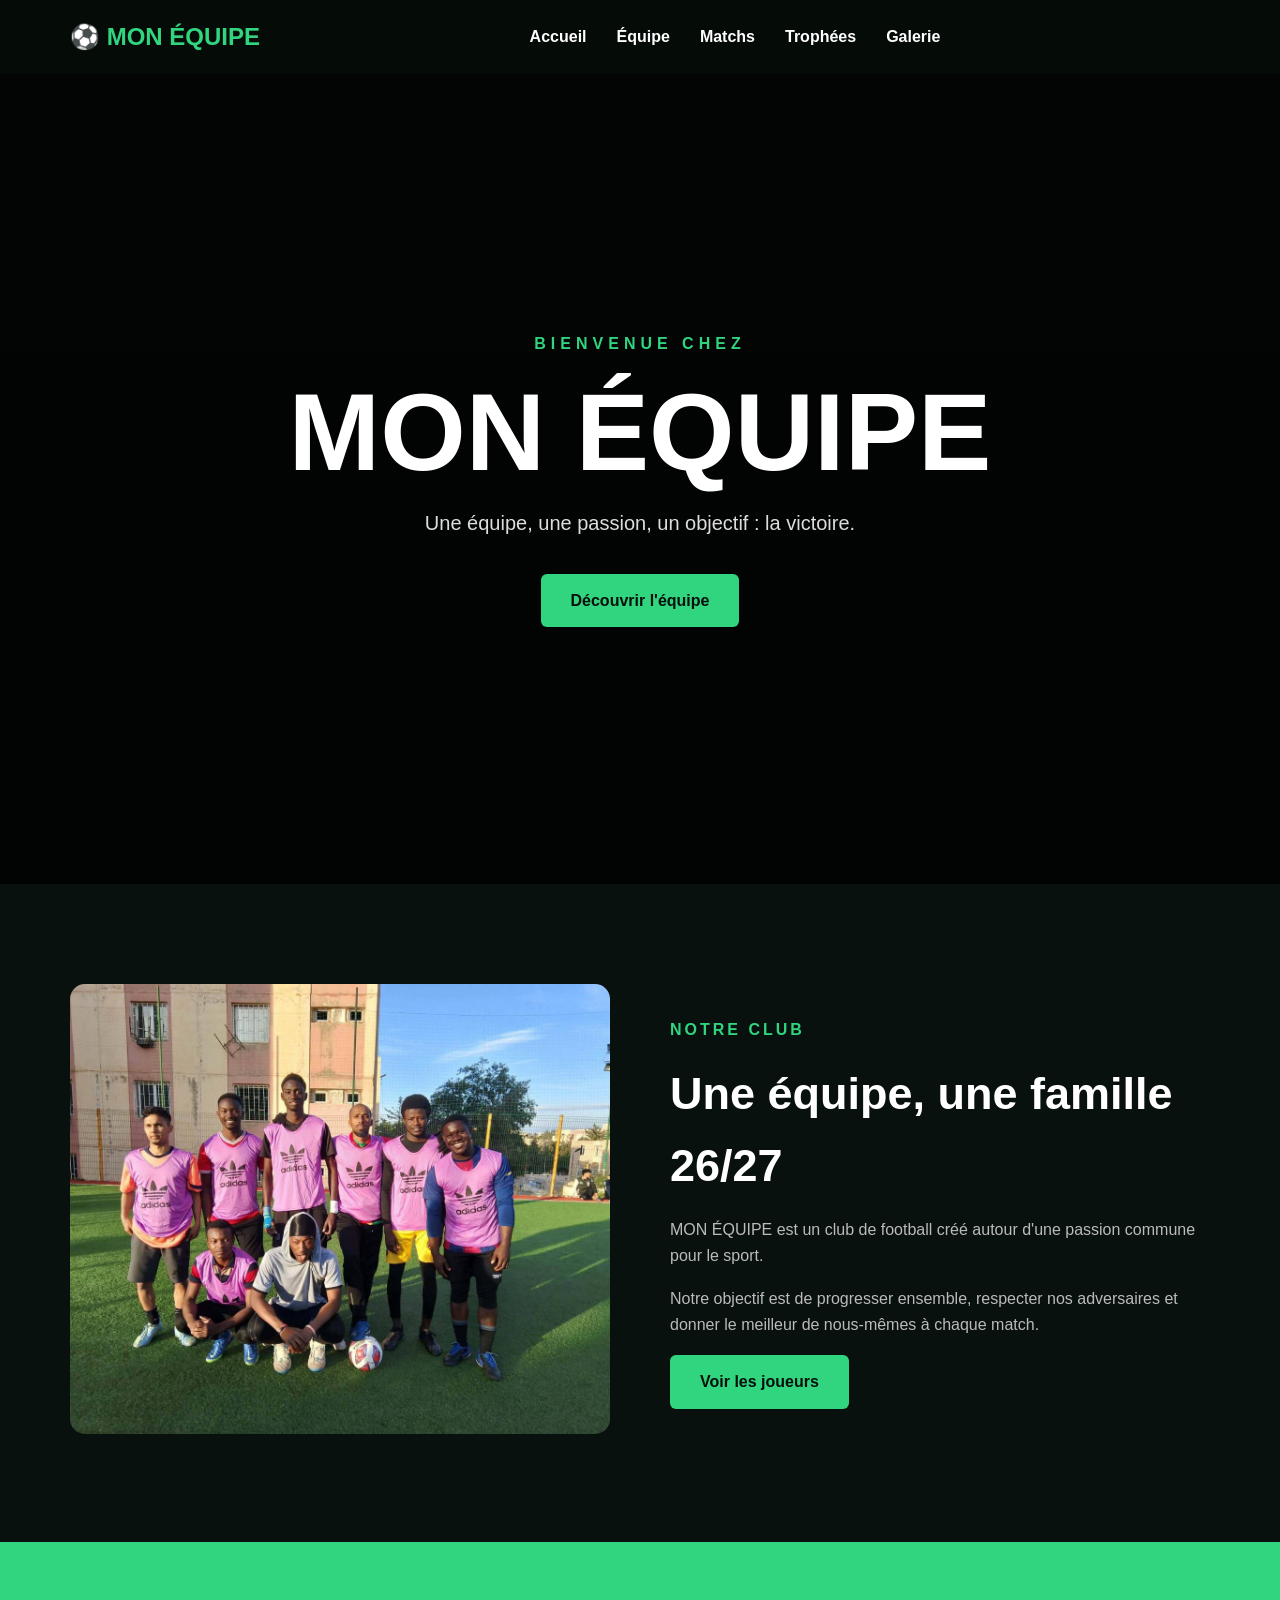
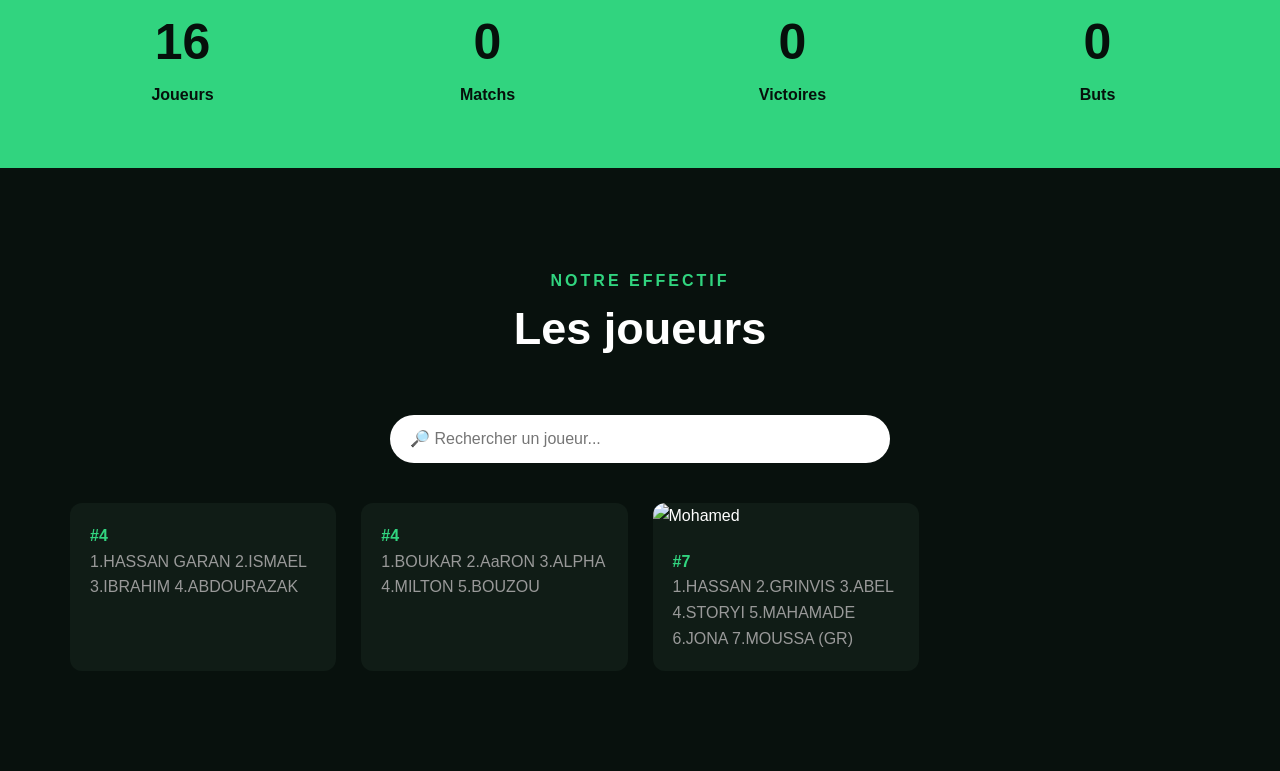
==== ismo.html @ cedb269a "Add files via upload" ====
<!DOCTYPE html>
<html lang="fr">

<head>
    <meta charset="UTF-8">
    <meta name="viewport" content="width=device-width, initial-scale=1.0">

    <title>MON ÉQUIPE - Football</title>

    <link rel="stylesheet" href="isma.css">
</head>

<body>

    <!-- ================= NAVBAR ================= -->

    <header>

        <nav class="navbar">

            <div class="logo">
                ⚽ MON ÉQUIPE
            </div>

            <button class="menu-btn" id="menuBtn">
                ☰
            </button>

            <ul class="menu" id="menu">

                <li>
                    <a href="#accueil">Accueil</a>
                </li>

                <li>
                    <a href="#equipe">Équipe</a>
                </li>

                <li>
                    <a href="#matchs">Matchs</a>
                </li>

                <li>
                    <a href="#trophees">Trophées</a>
                </li>

                <li>
                    <a href="#galerie">Galerie</a>
                </li>

            </ul>

            <!-- Bouton thème -->

            <button id="themeBtn" class="theme-btn">

            </button>

        </nav>

    </header>


    <!-- ================= ACCUEIL ================= -->

    <section id="accueil" class="hero">

        <div class="hero-content">

            <p class="subtitle">
                BIENVENUE CHEZ
            </p>

            <h1>
                MON ÉQUIPE
            </h1>

            <p class="description">
                Une équipe, une passion, un objectif :
                la victoire.
            </p>

            <a href="#equipe" class="btn">
                Découvrir l'équipe
            </a>

        </div>

    </section>


    <!-- ================= PRESENTATION ================= -->

    <section class="presentation">

        <div class="presentation-image">

            <img src="5906934506231370193.jpg" alt="Photo de MON ÉQUIPE">

        </div>

        <div class="presentation-text">

            <span>NOTRE CLUB</span>

            <h2>
                Une équipe, une famille 26/27
            </h2>

            <p>
                MON ÉQUIPE est un club de football créé
                autour d'une passion commune pour le sport.
            </p>

            <p>
                Notre objectif est de progresser ensemble,
                respecter nos adversaires et donner le
                meilleur de nous-mêmes à chaque match.
            </p>

            <a href="#equipe" class="btn">
                Voir les joueurs
            </a>

        </div>

    </section>


    <!-- ================= STATISTIQUES ================= -->

    <section class="stats">

        <div class="stat">

            <strong class="counter" data-target="18">
                16
            </strong>

            <span>
                Joueurs
            </span>

        </div>


        <div class="stat">

            <strong class="counter" data-target="12">
                0
            </strong>

            <span>
                Matchs
            </span>

        </div>


        <div class="stat">

            <strong class="counter" data-target="8">
                0
            </strong>

            <span>
                Victoires
            </span>

        </div>


        <div class="stat">

            <strong class="counter" data-target="32">
                0
            </strong>

            <span>
                Buts
            </span>

        </div>

    </section>


    <!-- ================= JOUEURS ================= -->

    <section id="equipe" class="section">

        <div class="section-title">

            <p>NOTRE EFFECTIF</p>

            <h2>
                Les joueurs
            </h2>

        </div>


        <!-- Recherche -->

        <div class="search-box">

            <input type="text" id="searchInput" placeholder="🔎 Rechercher un joueur...">

        </div>


        <div class="joueurs" id="joueurs">


            <!-- JOUEUR 1 -->

            <div class="joueur">



                <div class="joueur-info">

                    <span>
                        #4
                    </span>

                    <h3>

                    </h3>

                    <p>
                        1.HASSAN GARAN


                        2.ISMAEL


                        3.IBRAHIM


                        4.ABDOURAZAK
                    </p>

                </div>

            </div>


            <!-- JOUEUR 2 -->

            <div class="joueur">



                <div class="joueur-info">

                    <span>
                        #4
                    </span>

                    <h3>

                    </h3>

                    <p>
                        1.BOUKAR


                        2.AaRON


                        3.ALPHA


                        4.MILTON
                        5.BOUZOU

                    </p>

                </div>

            </div>


            <!-- JOUEUR 3 -->

            <div class="joueur">

                <img src="images/joueur3.jpg" alt="Mohamed" class="player-image">

                <div class="joueur-info">

                    <span>
                        #7
                    </span>

                    <h3>
                    </h3>

                    <p>
                        1.HASSAN

                        2.GRINVIS

                        3.ABEL

                        4.STORYI

                        5.MAHAMADE

                        6.JONA

                        7.MOUSSA (GR)
                    </p>

                </div>

            </div>


            <!--
```
---- isma.css ----
* {
    margin: 0;
    padding: 0;
    box-sizing: border-box;
}

html {
    scroll-behavior: smooth;
}

body {
    font-family: Arial, Helvetica, sans-serif;
    background: #08110d;
    color: white;
    line-height: 1.6;
    transition: 0.3s;
}


/* =====================================
   NAVBAR
===================================== */

header {
    background: #050c08;
    position: sticky;
    top: 0;
    z-index: 1000;
}

.navbar {
    max-width: 1200px;
    margin: auto;

    padding: 18px 30px;

    display: flex;
    align-items: center;
    justify-content: space-between;
}

.logo {
    font-size: 24px;
    font-weight: bold;
    color: #31d47f;
}

.menu {
    display: flex;
    gap: 30px;
    list-style: none;
}

.menu a {
    color: white;
    text-decoration: none;
    font-weight: bold;
    transition: 0.3s;
}

.menu a:hover {
    color: #31d47f;
}


/* Boutons navbar */

.menu-btn,
.theme-btn {
    border: none;
    background: transparent;
    color: white;
    font-size: 25px;
    cursor: pointer;
}

.menu-btn {
    display: none;
}


/* =====================================
   HERO
===================================== */

.hero {
    min-height: 90vh;

    display: flex;
    justify-content: center;
    align-items: center;

    text-align: center;

    padding: 30px;

    background:
        linear-gradient(rgba(0, 0, 0, .7),
            rgba(0, 0, 0, .8)),
        url("images/equipe.jpg") center / cover;
}

.hero-content {
    max-width: 800px;
}

.subtitle {
    color: #31d47f;
    font-weight: bold;
    letter-spacing: 5px;
}

.hero h1 {
    font-size: clamp(55px, 10vw, 110px);
    line-height: 1;
    margin: 20px 0;
}

.description {
    font-size: 20px;
    color: #ddd;
    margin-bottom: 35px;
}


/* =====================================
   BOUTON
===================================== */

.btn {
    display: inline-block;

    padding: 14px 30px;

    background: #31d47f;
    color: #06100b;

    text-decoration: none;

    border-radius: 6px;

    font-weight: bold;

    transition: .3s;
}

.btn:hover {
    transform: translateY(-4px);
    background: white;
}


/* =====================================
   PRESENTATION
===================================== */

.presentation {
    max-width: 1200px;
    margin: auto;

    padding: 100px 30px;

    display: grid;

    grid-template-columns: 1fr 1fr;

    gap: 60px;

    align-items: center;
}

.presentation-image img {
    width: 100%;
    height: 450px;

    object-fit: cover;

    border-radius: 15px;
}

.presentation-text span {
    color: #31d47f;
    font-weight: bold;
    letter-spacing: 3px;
}

.presentation-text h2 {
    font-size: 45px;
    margin: 15px 0;
}

.presentation-text p {
    color: #bbb;
    margin-bottom: 18px;
}


/* =====================================
   SECTIONS
===================================== */

.section {
    max-width: 1200px;
    margin: auto;

    padding: 100px 30px;
}

.section-title {
    text-align: center;
    margin-bottom: 50px;
}

.section-title p {
    color: #31d47f;
    font-weight: bold;
    letter-spacing: 3px;
}

.section-title h2 {
    font-size: 45px;
}


/* =====================================
   RECHERCHE
===================================== */

.search-box {
    text-align: center;
    margin-bottom: 40px;
}

.search-box input {
    width: 100%;
    max-width: 500px;

    padding: 15px 20px;

    border: none;
    border-radius: 30px;

    font-size: 16px;

    outline: none;
}


/* =====================================
   JOUEURS
===================================== */

.joueurs {
    display: grid;

    grid-template-columns:
        repeat(4, 1fr);

    gap: 25px;
}

.joueur {
    background: #101c16;

    border-radius: 12px;

    overflow: hidden;

    transition: .3s;
}

.joueur:hover {
    transform: translateY(-10px);
}

.joueur img {
    width: 100%;
    height: 330px;

    object-fit: cover;

    cursor: pointer;
}

.joueur-info {
    padding: 20px;
}

.joueur-info span {
    color: #31d47f;
    font-weight: bold;
}

.joueur-info h3 {
    font-size: 25px;
}

.joueur-info p {
    color: #999;
}


/* =====================================
   STATISTIQUES
===================================== */

.stats {
    background: #31d47f;
    color: #06100b;

    display: grid;

    grid-template-columns:
        repeat(4, 1fr);

    padding: 60px 30px;

    text-align: center;
}

.stat strong {
    display: block;
    font-size: 50px;
}

.stat span {
    font-weight: bold;
}


/* =====================================
   MATCHS
===================================== */

.matchs-section {
    max-width: 1000px;
}

.matchs {
    display: flex;

    flex-direction: column;

    gap: 15px;
}

.match {
    background: #101c16;

    padding: 20px;

    border-radius: 10px;

    display: grid;

    grid-template-columns:
        100px 1fr 100px;

    align-items: center;
}

.date {
    text-align: center;
}

.date strong {
    display: block;

    font-size: 35px;

    color: #31d47f;
}

.date span {
    font-size: 13px;
}

.equipes {
    display: flex;

    justify-content: center;
    align-items: center;

    gap: 25px;
}

.equipes span {
    color: #31d47f;
    font-weight: bold;
}

.heure {
    text-align: right;
    color: #aaa;
}


/* =====================================
   TROPHEES
===================================== */

.trophees {
    display: grid;

    grid-template-columns:
        repeat(3, 1fr);

    gap: 25px;
}

.trophee {
    background: #101c16;

    padding: 40px 20px;

    text-align: center;

    border-radius: 12px;
}

.trophee-icon {
    font-size: 60px;
}

.trophee h3 {
    font-size: 22px;
}

.trophee p {
    color: #999;
}


/* =====================================
   GALERIE
===================================== */

.galerie {
    display: grid;

    grid-template-columns:
        repeat(4, 1fr);

    gap: 15px;
}

.gallery-image {
    width: 100%;
    height: 250px;

    object-fit: cover;

    border-radius: 10px;

    cursor: pointer;

    transition: .3s;
}

.gallery-image:hover {
    transform: scale(1.04);
}


/* =====================================
   MODAL
===================================== */

.modal {
    display: none;

    position: fixed;

    z-index: 2000;

    left: 0;
    top: 0;

    width: 100%;
    height: 100%;

    background: rgba(0, 0, 0, .9);

    justify-content: center;
    align-items: center;
}

.modal.active {
    display: flex;
}

.modal img {
    max-width: 90%;
    max-height: 85%;

    border-radius: 10px;
}

.close {
    position: absolute;

    top: 20px;
    right: 35px;

    font-size: 50px;

    cursor: pointer;
}


/* =====================================
   CONTACT
===================================== */

.contact {
    background: #31d47f;

    color: #06100b;

    padding: 80px 30px;

    display: flex;

    justify-content: space-around;

    align-items: center;

    gap: 30px;
}

.contact h2 {
    font-size: 45px;
}


/* =====================================
   FOOTER
===================================== */

footer {
    background: #040907;

    text-align: center;

    padding: 30px;

    color: #777;
}


/* =====================================
   MODE CLAIR
===================================== */

body.light {
    background: #f3f5f4;
    color: #111;
}

body.light header {
    background: white;
}

body.light .menu a {
    color: #111;
}

body.light .theme-btn {
    color: #111;
}

body.light .joueur,
body.light .match,
body.light .trophee {
    background: white;
}

body.light .presentation-text p {
    color: #555;
}


/* =====================================
   RESPONSIVE
===================================== */

@media (max-width: 900px) {

    .menu-btn {
        display: block;
    }

    .menu {
        display: none;

        position: absolute;

        top: 70px;
        left: 0;

        width: 100%;

        background: #050c08;

        flex-direction: column;

        text-align: center;

        padding: 20px;
    }

    .menu.active {
        display: flex;
    }

    .presentation {
        grid-template-columns: 1fr;
    }

    .joueurs {
        grid-template-columns: repeat(2, 1fr);
    }

    .galerie {
        grid-template-columns: repeat(2, 1fr);
    }

}


@media (max-width: 600px) {

    .navbar {
        padding: 15px;
    }

    .logo {
        font-size: 18px;
    }

    .hero h1 {
        font-size: 55px;
    }

    .presentation {
        padding: 70px 20px;
    }

    .presentation-text h2 {
        font-size: 35px;
    }

    .section {
        padding: 70px 20px;
    }

    .section-title h2 {
        font-size: 35px;
    }

    .joueurs {
        grid-template-columns: 1fr;
    }

    .stats {
        grid-template-columns: repeat(2, 1fr);
        gap: 30px;
    }

    .match {
        grid-template-columns: 70px 1fr;
    }

    .heure {
        display: none;
    }

    .equipes {
        font-size: 13px;
        gap: 10px;
    }

    .trophees {
        grid-template-columns: 1fr;
    }

    .galerie {
        grid-template-columns: 1fr;
    }

    .contact {
        flex-direction: column;
        text-align: center;
    }

}
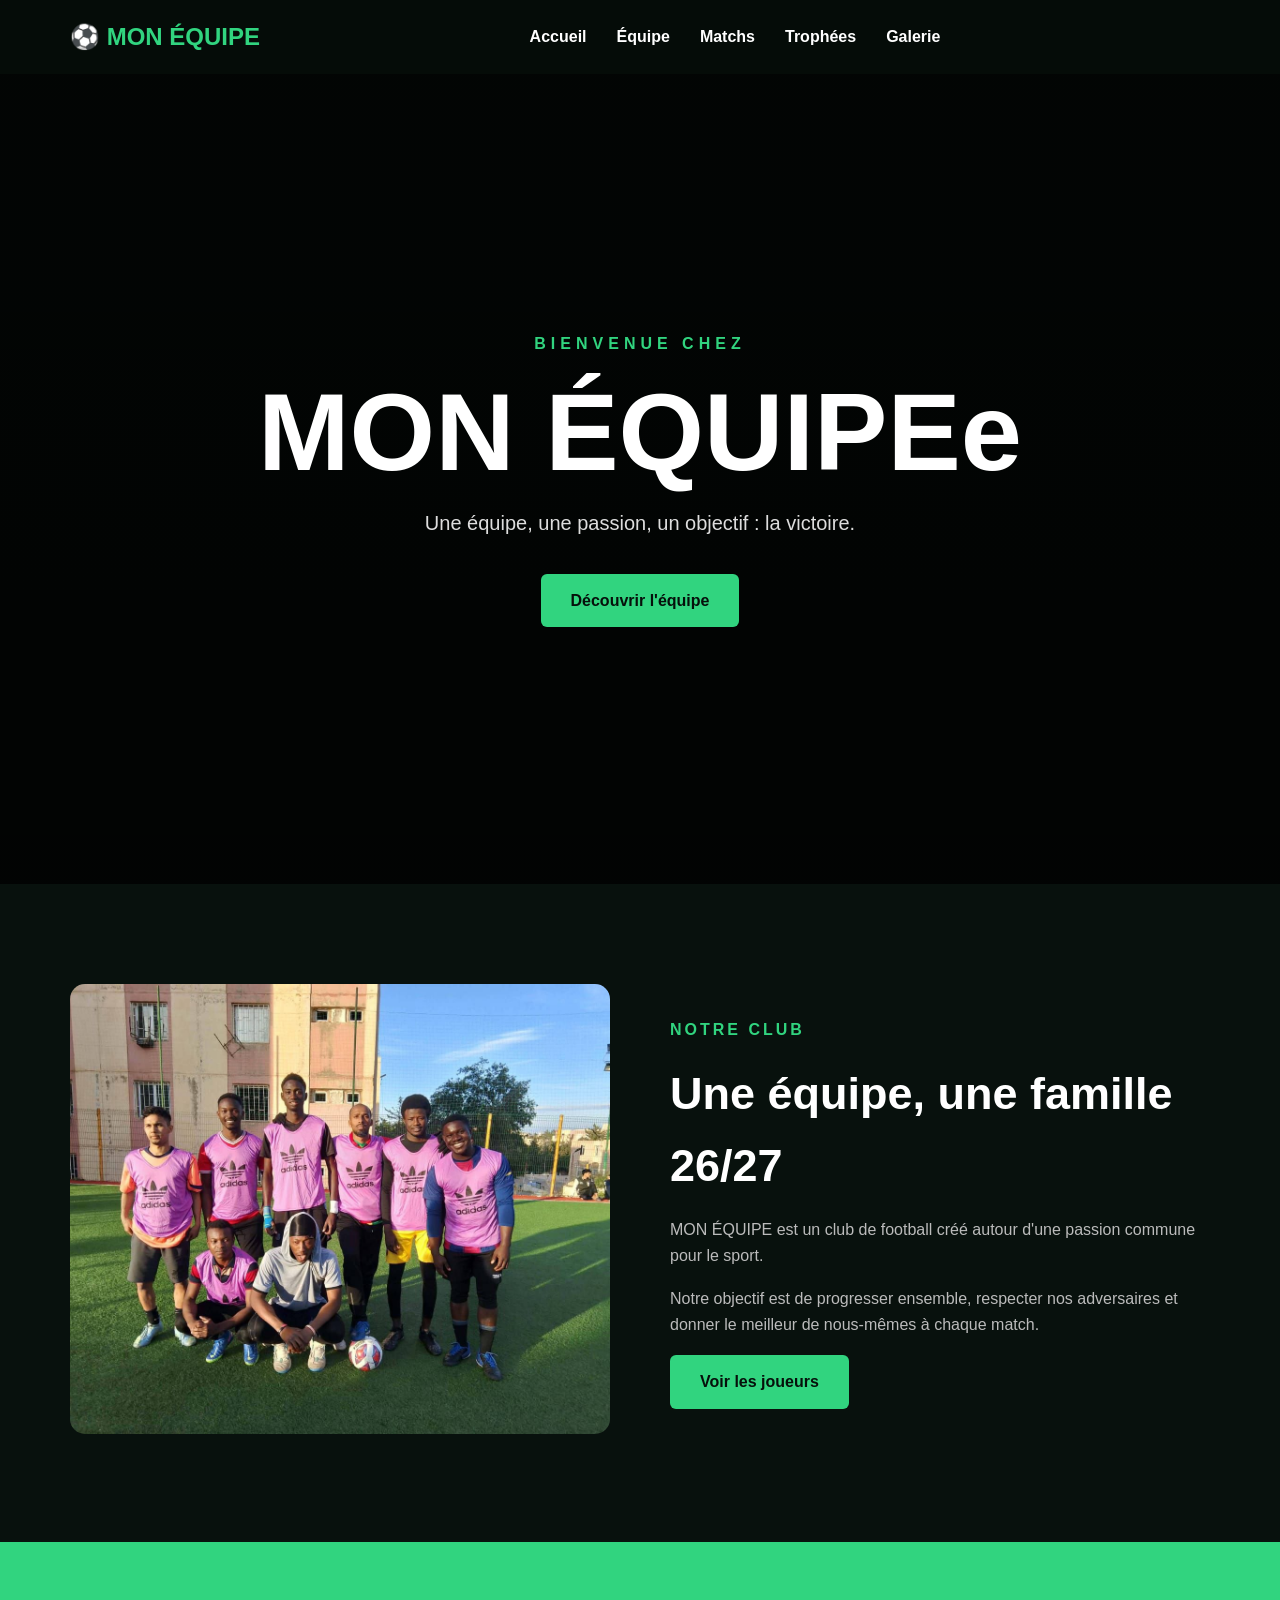
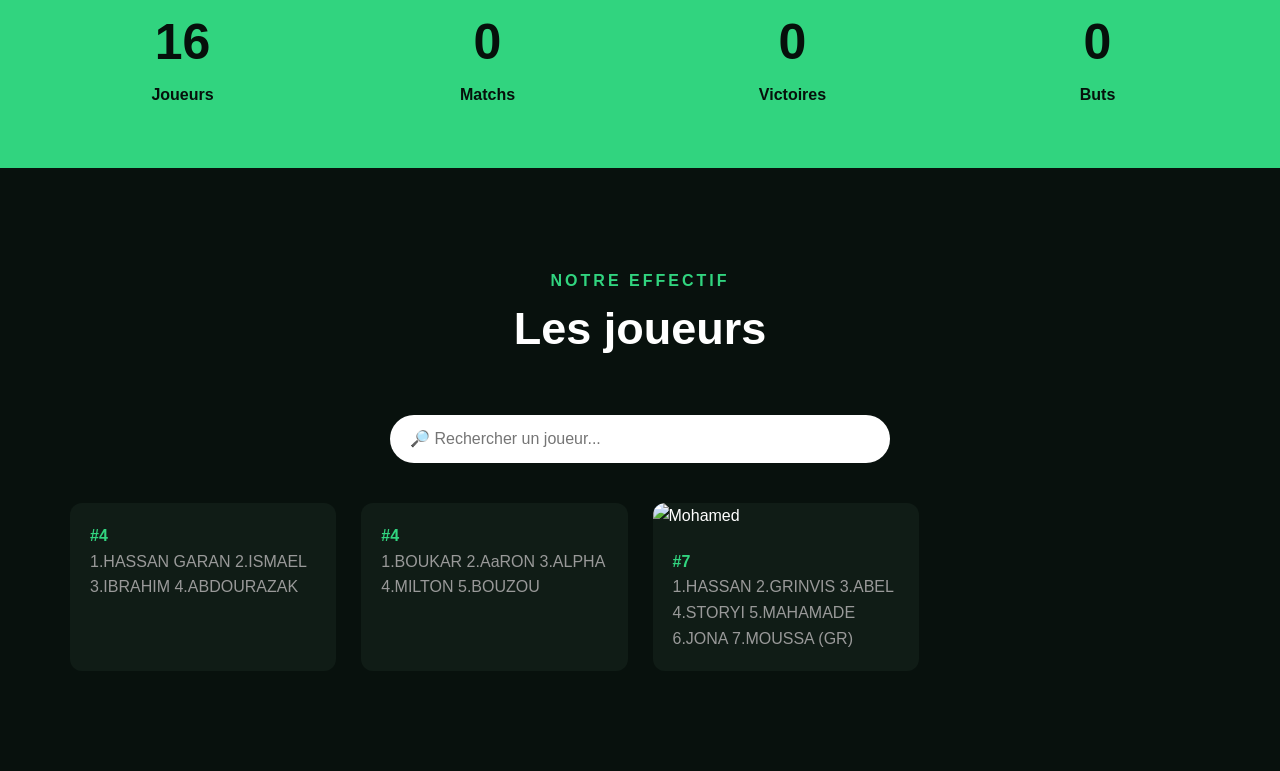
==== commit 830533b6: "Ajouter le projet mon equipe" ====
--- a/ismo.html
+++ b/ismo.html
@@ -1,322 +1,322 @@
-<!DOCTYPE html>
-<html lang="fr">
-
-<head>
-    <meta charset="UTF-8">
-    <meta name="viewport" content="width=device-width, initial-scale=1.0">
-
-    <title>MON ÉQUIPE - Football</title>
-
-    <link rel="stylesheet" href="isma.css">
-</head>
-
-<body>
-
-    <!-- ================= NAVBAR ================= -->
-
-    <header>
-
-        <nav class="navbar">
-
-            <div class="logo">
-                ⚽ MON ÉQUIPE
-            </div>
-
-            <button class="menu-btn" id="menuBtn">
-                ☰
-            </button>
-
-            <ul class="menu" id="menu">
-
-                <li>
-                    <a href="#accueil">Accueil</a>
-                </li>
-
-                <li>
-                    <a href="#equipe">Équipe</a>
-                </li>
-
-                <li>
-                    <a href="#matchs">Matchs</a>
-                </li>
-
-                <li>
-                    <a href="#trophees">Trophées</a>
-                </li>
-
-                <li>
-                    <a href="#galerie">Galerie</a>
-                </li>
-
-            </ul>
-
-            <!-- Bouton thème -->
-
-            <button id="themeBtn" class="theme-btn">
-
-            </button>
-
-        </nav>
-
-    </header>
-
-
-    <!-- ================= ACCUEIL ================= -->
-
-    <section id="accueil" class="hero">
-
-        <div class="hero-content">
-
-            <p class="subtitle">
-                BIENVENUE CHEZ
-            </p>
-
-            <h1>
-                MON ÉQUIPE
-            </h1>
-
-            <p class="description">
-                Une équipe, une passion, un objectif :
-                la victoire.
-            </p>
-
-            <a href="#equipe" class="btn">
-                Découvrir l'équipe
-            </a>
-
-        </div>
-
-    </section>
-
-
-    <!-- ================= PRESENTATION ================= -->
-
-    <section class="presentation">
-
-        <div class="presentation-image">
-
-            <img src="5906934506231370193.jpg" alt="Photo de MON ÉQUIPE">
-
-        </div>
-
-        <div class="presentation-text">
-
-            <span>NOTRE CLUB</span>
-
-            <h2>
-                Une équipe, une famille 26/27
-            </h2>
-
-            <p>
-                MON ÉQUIPE est un club de football créé
-                autour d'une passion commune pour le sport.
-            </p>
-
-            <p>
-                Notre objectif est de progresser ensemble,
-                respecter nos adversaires et donner le
-                meilleur de nous-mêmes à chaque match.
-            </p>
-
-            <a href="#equipe" class="btn">
-                Voir les joueurs
-            </a>
-
-        </div>
-
-    </section>
-
-
-    <!-- ================= STATISTIQUES ================= -->
-
-    <section class="stats">
-
-        <div class="stat">
-
-            <strong class="counter" data-target="18">
-                16
-            </strong>
-
-            <span>
-                Joueurs
-            </span>
-
-        </div>
-
-
-        <div class="stat">
-
-            <strong class="counter" data-target="12">
-                0
-            </strong>
-
-            <span>
-                Matchs
-            </span>
-
-        </div>
-
-
-        <div class="stat">
-
-            <strong class="counter" data-target="8">
-                0
-            </strong>
-
-            <span>
-                Victoires
-            </span>
-
-        </div>
-
-
-        <div class="stat">
-
-            <strong class="counter" data-target="32">
-                0
-            </strong>
-
-            <span>
-                Buts
-            </span>
-
-        </div>
-
-    </section>
-
-
-    <!-- ================= JOUEURS ================= -->
-
-    <section id="equipe" class="section">
-
-        <div class="section-title">
-
-            <p>NOTRE EFFECTIF</p>
-
-            <h2>
-                Les joueurs
-            </h2>
-
-        </div>
-
-
-        <!-- Recherche -->
-
-        <div class="search-box">
-
-            <input type="text" id="searchInput" placeholder="🔎 Rechercher un joueur...">
-
-        </div>
-
-
-        <div class="joueurs" id="joueurs">
-
-
-            <!-- JOUEUR 1 -->
-
-            <div class="joueur">
-
-
-
-                <div class="joueur-info">
-
-                    <span>
-                        #4
-                    </span>
-
-                    <h3>
-
-                    </h3>
-
-                    <p>
-                        1.HASSAN GARAN
-
-
-                        2.ISMAEL
-
-
-                        3.IBRAHIM
-
-
-                        4.ABDOURAZAK
-                    </p>
-
-                </div>
-
-            </div>
-
-
-            <!-- JOUEUR 2 -->
-
-            <div class="joueur">
-
-
-
-                <div class="joueur-info">
-
-                    <span>
-                        #4
-                    </span>
-
-                    <h3>
-
-                    </h3>
-
-                    <p>
-                        1.BOUKAR
-
-
-                        2.AaRON
-
-
-                        3.ALPHA
-
-
-                        4.MILTON
-                        5.BOUZOU
-
-                    </p>
-
-                </div>
-
-            </div>
-
-
-            <!-- JOUEUR 3 -->
-
-            <div class="joueur">
-
-                <img src="images/joueur3.jpg" alt="Mohamed" class="player-image">
-
-                <div class="joueur-info">
-
-                    <span>
-                        #7
-                    </span>
-
-                    <h3>
-                    </h3>
-
-                    <p>
-                        1.HASSAN
-
-                        2.GRINVIS
-
-                        3.ABEL
-
-                        4.STORYI
-
-                        5.MAHAMADE
-
-                        6.JONA
-
-                        7.MOUSSA (GR)
-                    </p>
-
-                </div>
-
-            </div>
-
-
-            <!--
+<!DOCTYPE html>
+<html lang="fr">
+
+<head>
+    <meta charset="UTF-8">
+    <meta name="viewport" content="width=device-width, initial-scale=1.0">
+
+    <title>MON ÉQUIPE - Football</title>
+
+    <link rel="stylesheet" href="isma.css">
+</head>
+
+<body>
+
+    <!-- ================= NAVBAR ================= -->
+
+    <header>
+
+        <nav class="navbar">
+
+            <div class="logo">
+                ⚽ MON ÉQUIPE
+            </div>
+
+            <button class="menu-btn" id="menuBtn">
+                ☰
+            </button>
+
+            <ul class="menu" id="menu">
+
+                <li>
+                    <a href="#accueil">Accueil</a>
+                </li>
+
+                <li>
+                    <a href="#equipe">Équipe</a>
+                </li>
+
+                <li>
+                    <a href="#matchs">Matchs</a>
+                </li>
+
+                <li>
+                    <a href="#trophees">Trophées</a>
+                </li>
+
+                <li>
+                    <a href="#galerie">Galerie</a>
+                </li>
+
+            </ul>
+
+            <!-- Bouton thème -->
+
+            <button id="themeBtn" class="theme-btn">
+
+            </button>
+
+        </nav>
+
+    </header>
+
+
+    <!-- ================= ACCUEIL ================= -->
+
+    <section id="accueil" class="hero">
+
+        <div class="hero-content">
+
+            <p class="subtitle">
+                BIENVENUE CHEZ
+            </p>
+
+            <h1>
+                MON ÉQUIPEe
+            </h1>
+
+            <p class="description">
+                Une équipe, une passion, un objectif :
+                la victoire.
+            </p>
+
+            <a href="#equipe" class="btn">
+                Découvrir l'équipe
+            </a>
+
+        </div>
+
+    </section>
+
+
+    <!-- ================= PRESENTATION ================= -->
+
+    <section class="presentation">
+
+        <div class="presentation-image">
+
+            <img src="5906934506231370193.jpg" alt="Photo de MON ÉQUIPE">
+
+        </div>
+
+        <div class="presentation-text">
+
+            <span>NOTRE CLUB</span>
+
+            <h2>
+                Une équipe, une famille 26/27
+            </h2>
+
+            <p>
+                MON ÉQUIPE est un club de football créé
+                autour d'une passion commune pour le sport.
+            </p>
+
+            <p>
+                Notre objectif est de progresser ensemble,
+                respecter nos adversaires et donner le
+                meilleur de nous-mêmes à chaque match.
+            </p>
+
+            <a href="#equipe" class="btn">
+                Voir les joueurs
+            </a>
+
+        </div>
+
+    </section>
+
+
+    <!-- ================= STATISTIQUES ================= -->
+
+    <section class="stats">
+
+        <div class="stat">
+
+            <strong class="counter" data-target="18">
+                16
+            </strong>
+
+            <span>
+                Joueurs
+            </span>
+
+        </div>
+
+
+        <div class="stat">
+
+            <strong class="counter" data-target="12">
+                0
+            </strong>
+
+            <span>
+                Matchs
+            </span>
+
+        </div>
+
+
+        <div class="stat">
+
+            <strong class="counter" data-target="8">
+                0
+            </strong>
+
+            <span>
+                Victoires
+            </span>
+
+        </div>
+
+
+        <div class="stat">
+
+            <strong class="counter" data-target="32">
+                0
+            </strong>
+
+            <span>
+                Buts
+            </span>
+
+        </div>
+
+    </section>
+
+
+    <!-- ================= JOUEURS ================= -->
+
+    <section id="equipe" class="section">
+
+        <div class="section-title">
+
+            <p>NOTRE EFFECTIF</p>
+
+            <h2>
+                Les joueurs
+            </h2>
+
+        </div>
+
+
+        <!-- Recherche -->
+
+        <div class="search-box">
+
+            <input type="text" id="searchInput" placeholder="🔎 Rechercher un joueur...">
+
+        </div>
+
+
+        <div class="joueurs" id="joueurs">
+
+
+            <!-- JOUEUR 1 -->
+
+            <div class="joueur">
+
+
+
+                <div class="joueur-info">
+
+                    <span>
+                        #4
+                    </span>
+
+                    <h3>
+
+                    </h3>
+
+                    <p>
+                        1.HASSAN GARAN
+
+
+                        2.ISMAEL
+
+
+                        3.IBRAHIM
+
+
+                        4.ABDOURAZAK
+                    </p>
+
+                </div>
+
+            </div>
+
+
+            <!-- JOUEUR 2 -->
+
+            <div class="joueur">
+
+
+
+                <div class="joueur-info">
+
+                    <span>
+                        #4
+                    </span>
+
+                    <h3>
+
+                    </h3>
+
+                    <p>
+                        1.BOUKAR
+
+
+                        2.AaRON
+
+
+                        3.ALPHA
+
+
+                        4.MILTON
+                        5.BOUZOU
+
+                    </p>
+
+                </div>
+
+            </div>
+
+
+            <!-- JOUEUR 3 -->
+
+            <div class="joueur">
+
+                <img src="images/joueur3.jpg" alt="Mohamed" class="player-image">
+
+                <div class="joueur-info">
+
+                    <span>
+                        #7
+                    </span>
+
+                    <h3>
+                    </h3>
+
+                    <p>
+                        1.HASSAN
+
+                        2.GRINVIS
+
+                        3.ABEL
+
+                        4.STORYI
+
+                        5.MAHAMADE
+
+                        6.JONA
+
+                        7.MOUSSA (GR)
+                    </p>
+
+                </div>
+
+            </div>
+
+
+            <!--
 ```
--- a/isma.css
+++ b/isma.css
@@ -1,696 +1,696 @@
-* {
-    margin: 0;
-    padding: 0;
-    box-sizing: border-box;
-}
-
-html {
-    scroll-behavior: smooth;
-}
-
-body {
-    font-family: Arial, Helvetica, sans-serif;
-    background: #08110d;
-    color: white;
-    line-height: 1.6;
-    transition: 0.3s;
-}
-
-
-/* =====================================
-   NAVBAR
-===================================== */
-
-header {
-    background: #050c08;
-    position: sticky;
-    top: 0;
-    z-index: 1000;
-}
-
-.navbar {
-    max-width: 1200px;
-    margin: auto;
-
-    padding: 18px 30px;
-
-    display: flex;
-    align-items: center;
-    justify-content: space-between;
-}
-
-.logo {
-    font-size: 24px;
-    font-weight: bold;
-    color: #31d47f;
-}
-
-.menu {
-    display: flex;
-    gap: 30px;
-    list-style: none;
-}
-
-.menu a {
-    color: white;
-    text-decoration: none;
-    font-weight: bold;
-    transition: 0.3s;
-}
-
-.menu a:hover {
-    color: #31d47f;
-}
-
-
-/* Boutons navbar */
-
-.menu-btn,
-.theme-btn {
-    border: none;
-    background: transparent;
-    color: white;
-    font-size: 25px;
-    cursor: pointer;
-}
-
-.menu-btn {
-    display: none;
-}
-
-
-/* =====================================
-   HERO
-===================================== */
-
-.hero {
-    min-height: 90vh;
-
-    display: flex;
-    justify-content: center;
-    align-items: center;
-
-    text-align: center;
-
-    padding: 30px;
-
-    background:
-        linear-gradient(rgba(0, 0, 0, .7),
-            rgba(0, 0, 0, .8)),
-        url("images/equipe.jpg") center / cover;
-}
-
-.hero-content {
-    max-width: 800px;
-}
-
-.subtitle {
-    color: #31d47f;
-    font-weight: bold;
-    letter-spacing: 5px;
-}
-
-.hero h1 {
-    font-size: clamp(55px, 10vw, 110px);
-    line-height: 1;
-    margin: 20px 0;
-}
-
-.description {
-    font-size: 20px;
-    color: #ddd;
-    margin-bottom: 35px;
-}
-
-
-/* =====================================
-   BOUTON
-===================================== */
-
-.btn {
-    display: inline-block;
-
-    padding: 14px 30px;
-
-    background: #31d47f;
-    color: #06100b;
-
-    text-decoration: none;
-
-    border-radius: 6px;
-
-    font-weight: bold;
-
-    transition: .3s;
-}
-
-.btn:hover {
-    transform: translateY(-4px);
-    background: white;
-}
-
-
-/* =====================================
-   PRESENTATION
-===================================== */
-
-.presentation {
-    max-width: 1200px;
-    margin: auto;
-
-    padding: 100px 30px;
-
-    display: grid;
-
-    grid-template-columns: 1fr 1fr;
-
-    gap: 60px;
-
-    align-items: center;
-}
-
-.presentation-image img {
-    width: 100%;
-    height: 450px;
-
-    object-fit: cover;
-
-    border-radius: 15px;
-}
-
-.presentation-text span {
-    color: #31d47f;
-    font-weight: bold;
-    letter-spacing: 3px;
-}
-
-.presentation-text h2 {
-    font-size: 45px;
-    margin: 15px 0;
-}
-
-.presentation-text p {
-    color: #bbb;
-    margin-bottom: 18px;
-}
-
-
-/* =====================================
-   SECTIONS
-===================================== */
-
-.section {
-    max-width: 1200px;
-    margin: auto;
-
-    padding: 100px 30px;
-}
-
-.section-title {
-    text-align: center;
-    margin-bottom: 50px;
-}
-
-.section-title p {
-    color: #31d47f;
-    font-weight: bold;
-    letter-spacing: 3px;
-}
-
-.section-title h2 {
-    font-size: 45px;
-}
-
-
-/* =====================================
-   RECHERCHE
-===================================== */
-
-.search-box {
-    text-align: center;
-    margin-bottom: 40px;
-}
-
-.search-box input {
-    width: 100%;
-    max-width: 500px;
-
-    padding: 15px 20px;
-
-    border: none;
-    border-radius: 30px;
-
-    font-size: 16px;
-
-    outline: none;
-}
-
-
-/* =====================================
-   JOUEURS
-===================================== */
-
-.joueurs {
-    display: grid;
-
-    grid-template-columns:
-        repeat(4, 1fr);
-
-    gap: 25px;
-}
-
-.joueur {
-    background: #101c16;
-
-    border-radius: 12px;
-
-    overflow: hidden;
-
-    transition: .3s;
-}
-
-.joueur:hover {
-    transform: translateY(-10px);
-}
-
-.joueur img {
-    width: 100%;
-    height: 330px;
-
-    object-fit: cover;
-
-    cursor: pointer;
-}
-
-.joueur-info {
-    padding: 20px;
-}
-
-.joueur-info span {
-    color: #31d47f;
-    font-weight: bold;
-}
-
-.joueur-info h3 {
-    font-size: 25px;
-}
-
-.joueur-info p {
-    color: #999;
-}
-
-
-/* =====================================
-   STATISTIQUES
-===================================== */
-
-.stats {
-    background: #31d47f;
-    color: #06100b;
-
-    display: grid;
-
-    grid-template-columns:
-        repeat(4, 1fr);
-
-    padding: 60px 30px;
-
-    text-align: center;
-}
-
-.stat strong {
-    display: block;
-    font-size: 50px;
-}
-
-.stat span {
-    font-weight: bold;
-}
-
-
-/* =====================================
-   MATCHS
-===================================== */
-
-.matchs-section {
-    max-width: 1000px;
-}
-
-.matchs {
-    display: flex;
-
-    flex-direction: column;
-
-    gap: 15px;
-}
-
-.match {
-    background: #101c16;
-
-    padding: 20px;
-
-    border-radius: 10px;
-
-    display: grid;
-
-    grid-template-columns:
-        100px 1fr 100px;
-
-    align-items: center;
-}
-
-.date {
-    text-align: center;
-}
-
-.date strong {
-    display: block;
-
-    font-size: 35px;
-
-    color: #31d47f;
-}
-
-.date span {
-    font-size: 13px;
-}
-
-.equipes {
-    display: flex;
-
-    justify-content: center;
-    align-items: center;
-
-    gap: 25px;
-}
-
-.equipes span {
-    color: #31d47f;
-    font-weight: bold;
-}
-
-.heure {
-    text-align: right;
-    color: #aaa;
-}
-
-
-/* =====================================
-   TROPHEES
-===================================== */
-
-.trophees {
-    display: grid;
-
-    grid-template-columns:
-        repeat(3, 1fr);
-
-    gap: 25px;
-}
-
-.trophee {
-    background: #101c16;
-
-    padding: 40px 20px;
-
-    text-align: center;
-
-    border-radius: 12px;
-}
-
-.trophee-icon {
-    font-size: 60px;
-}
-
-.trophee h3 {
-    font-size: 22px;
-}
-
-.trophee p {
-    color: #999;
-}
-
-
-/* =====================================
-   GALERIE
-===================================== */
-
-.galerie {
-    display: grid;
-
-    grid-template-columns:
-        repeat(4, 1fr);
-
-    gap: 15px;
-}
-
-.gallery-image {
-    width: 100%;
-    height: 250px;
-
-    object-fit: cover;
-
-    border-radius: 10px;
-
-    cursor: pointer;
-
-    transition: .3s;
-}
-
-.gallery-image:hover {
-    transform: scale(1.04);
-}
-
-
-/* =====================================
-   MODAL
-===================================== */
-
-.modal {
-    display: none;
-
-    position: fixed;
-
-    z-index: 2000;
-
-    left: 0;
-    top: 0;
-
-    width: 100%;
-    height: 100%;
-
-    background: rgba(0, 0, 0, .9);
-
-    justify-content: center;
-    align-items: center;
-}
-
-.modal.active {
-    display: flex;
-}
-
-.modal img {
-    max-width: 90%;
-    max-height: 85%;
-
-    border-radius: 10px;
-}
-
-.close {
-    position: absolute;
-
-    top: 20px;
-    right: 35px;
-
-    font-size: 50px;
-
-    cursor: pointer;
-}
-
-
-/* =====================================
-   CONTACT
-===================================== */
-
-.contact {
-    background: #31d47f;
-
-    color: #06100b;
-
-    padding: 80px 30px;
-
-    display: flex;
-
-    justify-content: space-around;
-
-    align-items: center;
-
-    gap: 30px;
-}
-
-.contact h2 {
-    font-size: 45px;
-}
-
-
-/* =====================================
-   FOOTER
-===================================== */
-
-footer {
-    background: #040907;
-
-    text-align: center;
-
-    padding: 30px;
-
-    color: #777;
-}
-
-
-/* =====================================
-   MODE CLAIR
-===================================== */
-
-body.light {
-    background: #f3f5f4;
-    color: #111;
-}
-
-body.light header {
-    background: white;
-}
-
-body.light .menu a {
-    color: #111;
-}
-
-body.light .theme-btn {
-    color: #111;
-}
-
-body.light .joueur,
-body.light .match,
-body.light .trophee {
-    background: white;
-}
-
-body.light .presentation-text p {
-    color: #555;
-}
-
-
-/* =====================================
-   RESPONSIVE
-===================================== */
-
-@media (max-width: 900px) {
-
-    .menu-btn {
-        display: block;
-    }
-
-    .menu {
-        display: none;
-
-        position: absolute;
-
-        top: 70px;
-        left: 0;
-
-        width: 100%;
-
-        background: #050c08;
-
-        flex-direction: column;
-
-        text-align: center;
-
-        padding: 20px;
-    }
-
-    .menu.active {
-        display: flex;
-    }
-
-    .presentation {
-        grid-template-columns: 1fr;
-    }
-
-    .joueurs {
-        grid-template-columns: repeat(2, 1fr);
-    }
-
-    .galerie {
-        grid-template-columns: repeat(2, 1fr);
-    }
-
-}
-
-
-@media (max-width: 600px) {
-
-    .navbar {
-        padding: 15px;
-    }
-
-    .logo {
-        font-size: 18px;
-    }
-
-    .hero h1 {
-        font-size: 55px;
-    }
-
-    .presentation {
-        padding: 70px 20px;
-    }
-
-    .presentation-text h2 {
-        font-size: 35px;
-    }
-
-    .section {
-        padding: 70px 20px;
-    }
-
-    .section-title h2 {
-        font-size: 35px;
-    }
-
-    .joueurs {
-        grid-template-columns: 1fr;
-    }
-
-    .stats {
-        grid-template-columns: repeat(2, 1fr);
-        gap: 30px;
-    }
-
-    .match {
-        grid-template-columns: 70px 1fr;
-    }
-
-    .heure {
-        display: none;
-    }
-
-    .equipes {
-        font-size: 13px;
-        gap: 10px;
-    }
-
-    .trophees {
-        grid-template-columns: 1fr;
-    }
-
-    .galerie {
-        grid-template-columns: 1fr;
-    }
-
-    .contact {
-        flex-direction: column;
-        text-align: center;
-    }
-
+* {
+    margin: 0;
+    padding: 0;
+    box-sizing: border-box;
+}
+
+html {
+    scroll-behavior: smooth;
+}
+
+body {
+    font-family: Arial, Helvetica, sans-serif;
+    background: #08110d;
+    color: white;
+    line-height: 1.6;
+    transition: 0.3s;
+}
+
+
+/* =====================================
+   NAVBAR
+===================================== */
+
+header {
+    background: #050c08;
+    position: sticky;
+    top: 0;
+    z-index: 1000;
+}
+
+.navbar {
+    max-width: 1200px;
+    margin: auto;
+
+    padding: 18px 30px;
+
+    display: flex;
+    align-items: center;
+    justify-content: space-between;
+}
+
+.logo {
+    font-size: 24px;
+    font-weight: bold;
+    color: #31d47f;
+}
+
+.menu {
+    display: flex;
+    gap: 30px;
+    list-style: none;
+}
+
+.menu a {
+    color: white;
+    text-decoration: none;
+    font-weight: bold;
+    transition: 0.3s;
+}
+
+.menu a:hover {
+    color: #31d47f;
+}
+
+
+/* Boutons navbar */
+
+.menu-btn,
+.theme-btn {
+    border: none;
+    background: transparent;
+    color: white;
+    font-size: 25px;
+    cursor: pointer;
+}
+
+.menu-btn {
+    display: none;
+}
+
+
+/* =====================================
+   HERO
+===================================== */
+
+.hero {
+    min-height: 90vh;
+
+    display: flex;
+    justify-content: center;
+    align-items: center;
+
+    text-align: center;
+
+    padding: 30px;
+
+    background:
+        linear-gradient(rgba(0, 0, 0, .7),
+            rgba(0, 0, 0, .8)),
+        url("images/equipe.jpg") center / cover;
+}
+
+.hero-content {
+    max-width: 800px;
+}
+
+.subtitle {
+    color: #31d47f;
+    font-weight: bold;
+    letter-spacing: 5px;
+}
+
+.hero h1 {
+    font-size: clamp(55px, 10vw, 110px);
+    line-height: 1;
+    margin: 20px 0;
+}
+
+.description {
+    font-size: 20px;
+    color: #ddd;
+    margin-bottom: 35px;
+}
+
+
+/* =====================================
+   BOUTON
+===================================== */
+
+.btn {
+    display: inline-block;
+
+    padding: 14px 30px;
+
+    background: #31d47f;
+    color: #06100b;
+
+    text-decoration: none;
+
+    border-radius: 6px;
+
+    font-weight: bold;
+
+    transition: .3s;
+}
+
+.btn:hover {
+    transform: translateY(-4px);
+    background: white;
+}
+
+
+/* =====================================
+   PRESENTATION
+===================================== */
+
+.presentation {
+    max-width: 1200px;
+    margin: auto;
+
+    padding: 100px 30px;
+
+    display: grid;
+
+    grid-template-columns: 1fr 1fr;
+
+    gap: 60px;
+
+    align-items: center;
+}
+
+.presentation-image img {
+    width: 100%;
+    height: 450px;
+
+    object-fit: cover;
+
+    border-radius: 15px;
+}
+
+.presentation-text span {
+    color: #31d47f;
+    font-weight: bold;
+    letter-spacing: 3px;
+}
+
+.presentation-text h2 {
+    font-size: 45px;
+    margin: 15px 0;
+}
+
+.presentation-text p {
+    color: #bbb;
+    margin-bottom: 18px;
+}
+
+
+/* =====================================
+   SECTIONS
+===================================== */
+
+.section {
+    max-width: 1200px;
+    margin: auto;
+
+    padding: 100px 30px;
+}
+
+.section-title {
+    text-align: center;
+    margin-bottom: 50px;
+}
+
+.section-title p {
+    color: #31d47f;
+    font-weight: bold;
+    letter-spacing: 3px;
+}
+
+.section-title h2 {
+    font-size: 45px;
+}
+
+
+/* =====================================
+   RECHERCHE
+===================================== */
+
+.search-box {
+    text-align: center;
+    margin-bottom: 40px;
+}
+
+.search-box input {
+    width: 100%;
+    max-width: 500px;
+
+    padding: 15px 20px;
+
+    border: none;
+    border-radius: 30px;
+
+    font-size: 16px;
+
+    outline: none;
+}
+
+
+/* =====================================
+   JOUEURS
+===================================== */
+
+.joueurs {
+    display: grid;
+
+    grid-template-columns:
+        repeat(4, 1fr);
+
+    gap: 25px;
+}
+
+.joueur {
+    background: #101c16;
+
+    border-radius: 12px;
+
+    overflow: hidden;
+
+    transition: .3s;
+}
+
+.joueur:hover {
+    transform: translateY(-10px);
+}
+
+.joueur img {
+    width: 100%;
+    height: 330px;
+
+    object-fit: cover;
+
+    cursor: pointer;
+}
+
+.joueur-info {
+    padding: 20px;
+}
+
+.joueur-info span {
+    color: #31d47f;
+    font-weight: bold;
+}
+
+.joueur-info h3 {
+    font-size: 25px;
+}
+
+.joueur-info p {
+    color: #999;
+}
+
+
+/* =====================================
+   STATISTIQUES
+===================================== */
+
+.stats {
+    background: #31d47f;
+    color: #06100b;
+
+    display: grid;
+
+    grid-template-columns:
+        repeat(4, 1fr);
+
+    padding: 60px 30px;
+
+    text-align: center;
+}
+
+.stat strong {
+    display: block;
+    font-size: 50px;
+}
+
+.stat span {
+    font-weight: bold;
+}
+
+
+/* =====================================
+   MATCHS
+===================================== */
+
+.matchs-section {
+    max-width: 1000px;
+}
+
+.matchs {
+    display: flex;
+
+    flex-direction: column;
+
+    gap: 15px;
+}
+
+.match {
+    background: #101c16;
+
+    padding: 20px;
+
+    border-radius: 10px;
+
+    display: grid;
+
+    grid-template-columns:
+        100px 1fr 100px;
+
+    align-items: center;
+}
+
+.date {
+    text-align: center;
+}
+
+.date strong {
+    display: block;
+
+    font-size: 35px;
+
+    color: #31d47f;
+}
+
+.date span {
+    font-size: 13px;
+}
+
+.equipes {
+    display: flex;
+
+    justify-content: center;
+    align-items: center;
+
+    gap: 25px;
+}
+
+.equipes span {
+    color: #31d47f;
+    font-weight: bold;
+}
+
+.heure {
+    text-align: right;
+    color: #aaa;
+}
+
+
+/* =====================================
+   TROPHEES
+===================================== */
+
+.trophees {
+    display: grid;
+
+    grid-template-columns:
+        repeat(3, 1fr);
+
+    gap: 25px;
+}
+
+.trophee {
+    background: #101c16;
+
+    padding: 40px 20px;
+
+    text-align: center;
+
+    border-radius: 12px;
+}
+
+.trophee-icon {
+    font-size: 60px;
+}
+
+.trophee h3 {
+    font-size: 22px;
+}
+
+.trophee p {
+    color: #999;
+}
+
+
+/* =====================================
+   GALERIE
+===================================== */
+
+.galerie {
+    display: grid;
+
+    grid-template-columns:
+        repeat(4, 1fr);
+
+    gap: 15px;
+}
+
+.gallery-image {
+    width: 100%;
+    height: 250px;
+
+    object-fit: cover;
+
+    border-radius: 10px;
+
+    cursor: pointer;
+
+    transition: .3s;
+}
+
+.gallery-image:hover {
+    transform: scale(1.04);
+}
+
+
+/* =====================================
+   MODAL
+===================================== */
+
+.modal {
+    display: none;
+
+    position: fixed;
+
+    z-index: 2000;
+
+    left: 0;
+    top: 0;
+
+    width: 100%;
+    height: 100%;
+
+    background: rgba(0, 0, 0, .9);
+
+    justify-content: center;
+    align-items: center;
+}
+
+.modal.active {
+    display: flex;
+}
+
+.modal img {
+    max-width: 90%;
+    max-height: 85%;
+
+    border-radius: 10px;
+}
+
+.close {
+    position: absolute;
+
+    top: 20px;
+    right: 35px;
+
+    font-size: 50px;
+
+    cursor: pointer;
+}
+
+
+/* =====================================
+   CONTACT
+===================================== */
+
+.contact {
+    background: #31d47f;
+
+    color: #06100b;
+
+    padding: 80px 30px;
+
+    display: flex;
+
+    justify-content: space-around;
+
+    align-items: center;
+
+    gap: 30px;
+}
+
+.contact h2 {
+    font-size: 45px;
+}
+
+
+/* =====================================
+   FOOTER
+===================================== */
+
+footer {
+    background: #040907;
+
+    text-align: center;
+
+    padding: 30px;
+
+    color: #777;
+}
+
+
+/* =====================================
+   MODE CLAIR
+===================================== */
+
+body.light {
+    background: #f3f5f4;
+    color: #111;
+}
+
+body.light header {
+    background: white;
+}
+
+body.light .menu a {
+    color: #111;
+}
+
+body.light .theme-btn {
+    color: #111;
+}
+
+body.light .joueur,
+body.light .match,
+body.light .trophee {
+    background: white;
+}
+
+body.light .presentation-text p {
+    color: #555;
+}
+
+
+/* =====================================
+   RESPONSIVE
+===================================== */
+
+@media (max-width: 900px) {
+
+    .menu-btn {
+        display: block;
+    }
+
+    .menu {
+        display: none;
+
+        position: absolute;
+
+        top: 70px;
+        left: 0;
+
+        width: 100%;
+
+        background: #050c08;
+
+        flex-direction: column;
+
+        text-align: center;
+
+        padding: 20px;
+    }
+
+    .menu.active {
+        display: flex;
+    }
+
+    .presentation {
+        grid-template-columns: 1fr;
+    }
+
+    .joueurs {
+        grid-template-columns: repeat(2, 1fr);
+    }
+
+    .galerie {
+        grid-template-columns: repeat(2, 1fr);
+    }
+
+}
+
+
+@media (max-width: 600px) {
+
+    .navbar {
+        padding: 15px;
+    }
+
+    .logo {
+        font-size: 18px;
+    }
+
+    .hero h1 {
+        font-size: 55px;
+    }
+
+    .presentation {
+        padding: 70px 20px;
+    }
+
+    .presentation-text h2 {
+        font-size: 35px;
+    }
+
+    .section {
+        padding: 70px 20px;
+    }
+
+    .section-title h2 {
+        font-size: 35px;
+    }
+
+    .joueurs {
+        grid-template-columns: 1fr;
+    }
+
+    .stats {
+        grid-template-columns: repeat(2, 1fr);
+        gap: 30px;
+    }
+
+    .match {
+        grid-template-columns: 70px 1fr;
+    }
+
+    .heure {
+        display: none;
+    }
+
+    .equipes {
+        font-size: 13px;
+        gap: 10px;
+    }
+
+    .trophees {
+        grid-template-columns: 1fr;
+    }
+
+    .galerie {
+        grid-template-columns: 1fr;
+    }
+
+    .contact {
+        flex-direction: column;
+        text-align: center;
+    }
+
 }
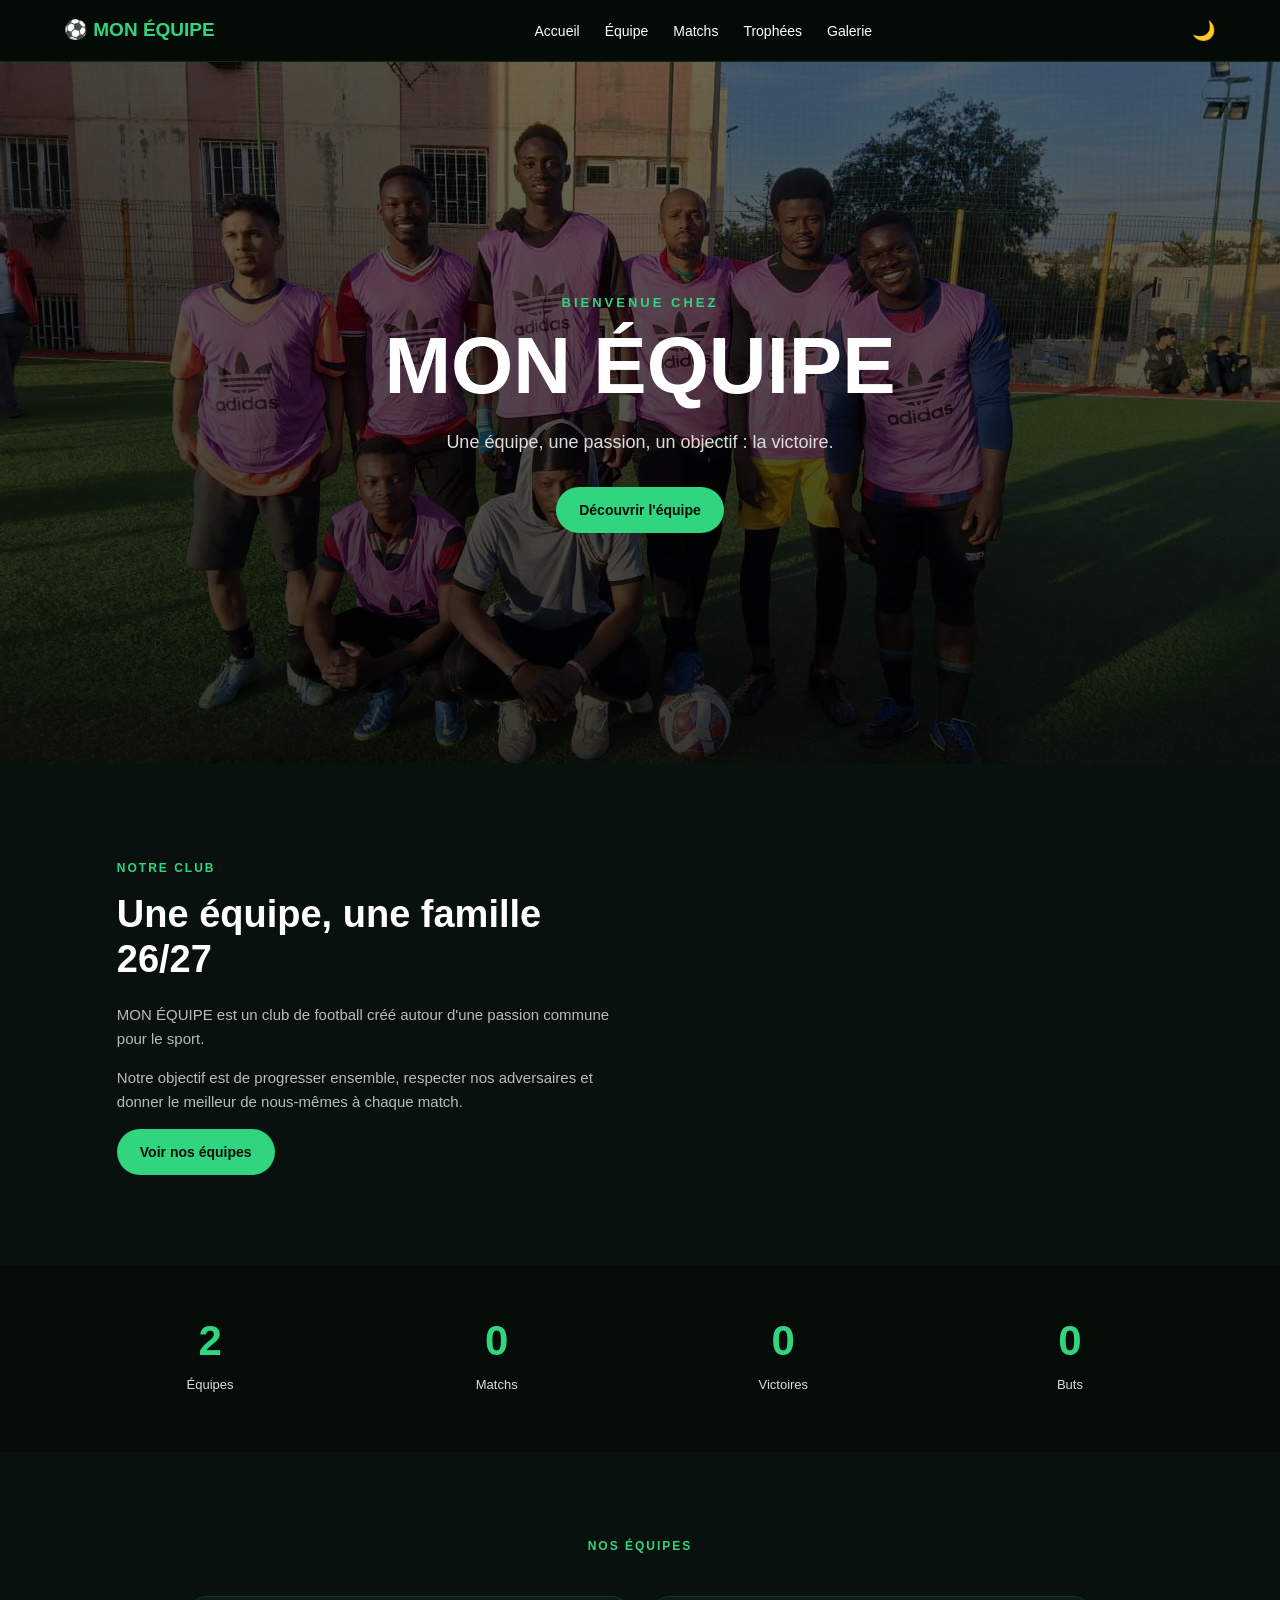
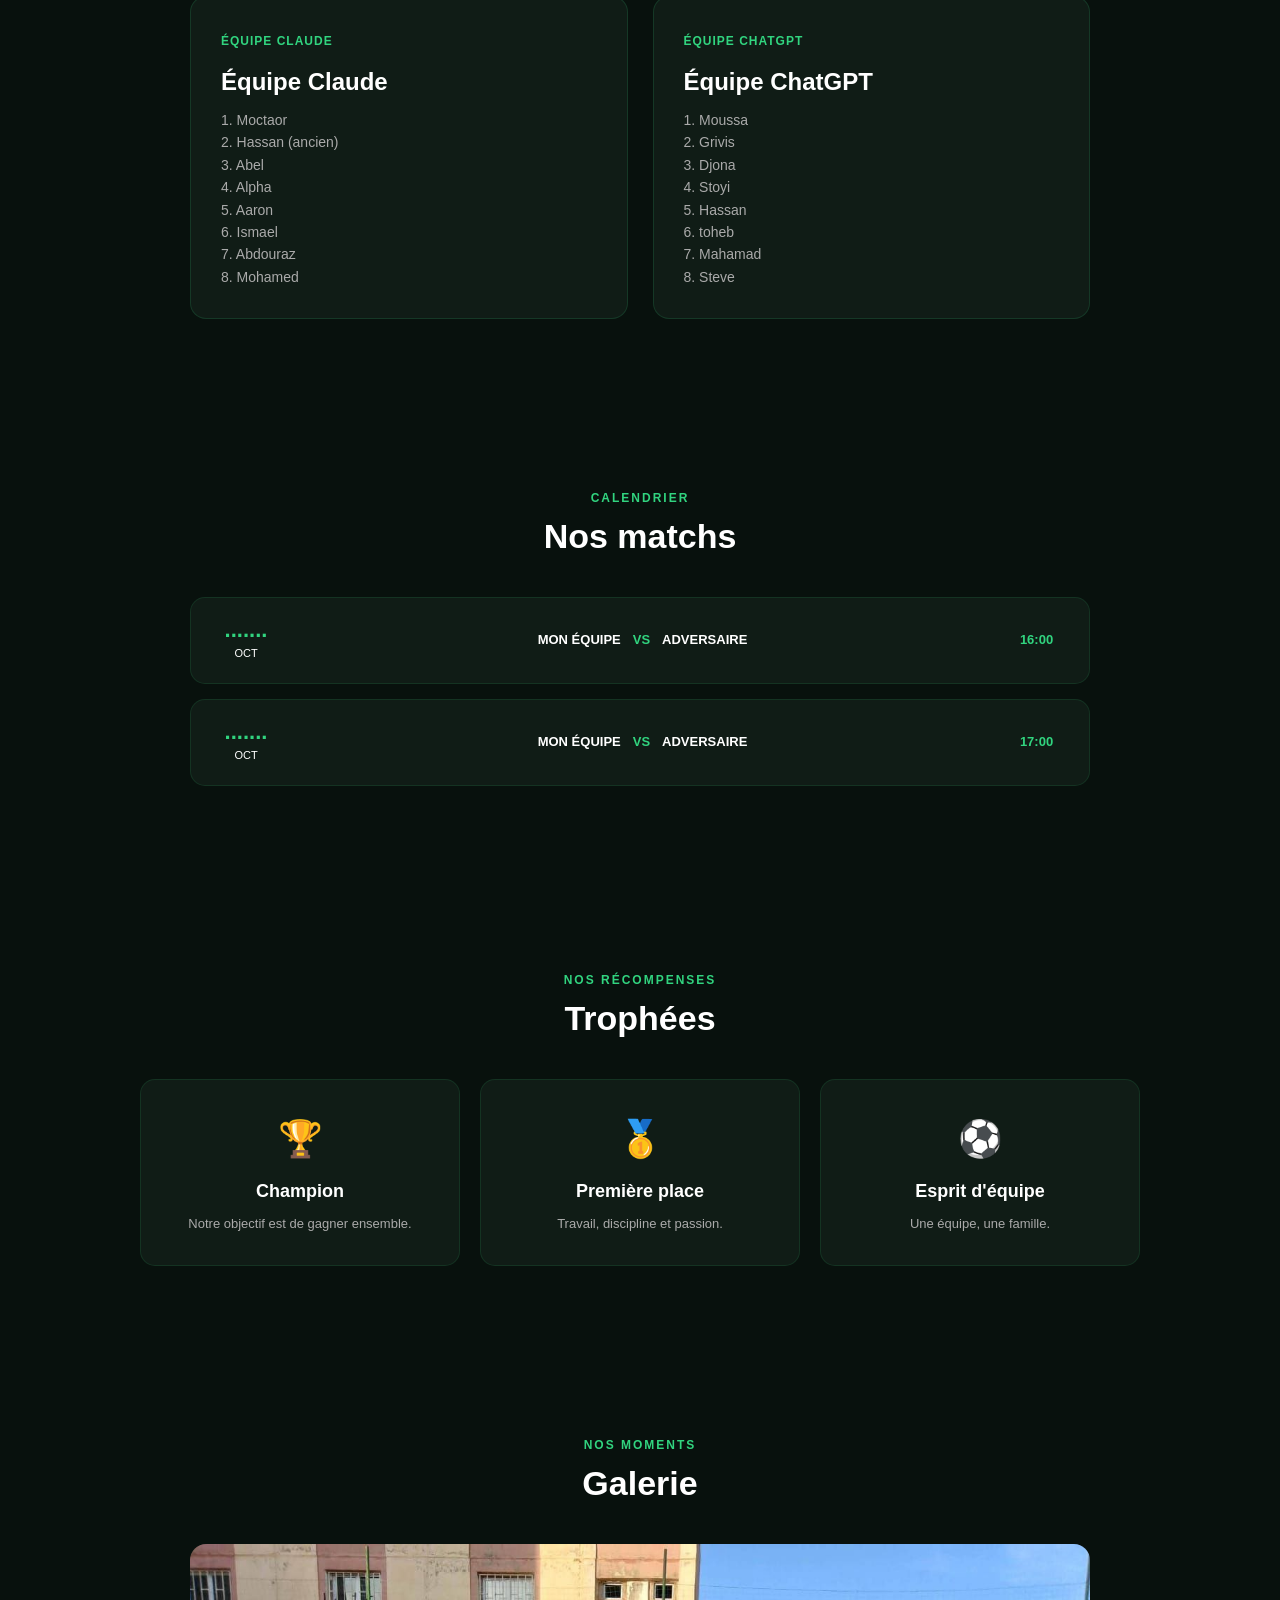
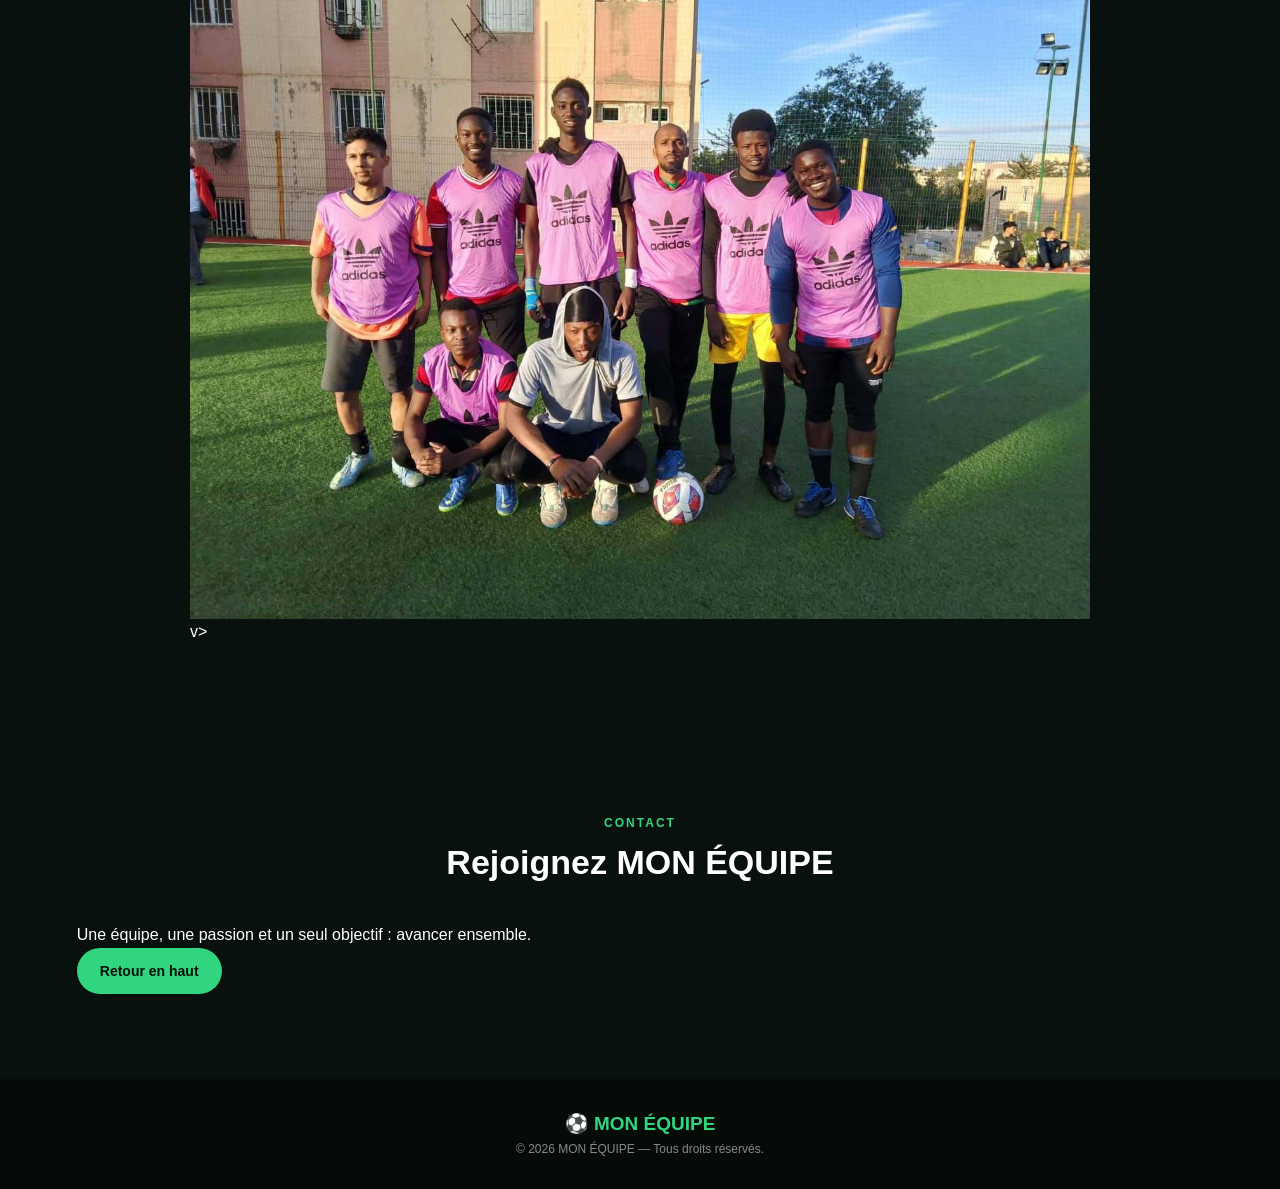
==== commit e0038d0e: "Ajout des noms des joueurs" ====
--- a/ismo.html
+++ b/ismo.html
@@ -4,75 +4,46 @@
 <head>
     <meta charset="UTF-8">
     <meta name="viewport" content="width=device-width, initial-scale=1.0">
-
     <title>MON ÉQUIPE - Football</title>
-
     <link rel="stylesheet" href="isma.css">
 </head>
 
 <body>
 
     <!-- ================= NAVBAR ================= -->
-
     <header>
-
         <nav class="navbar">
-
             <div class="logo">
                 ⚽ MON ÉQUIPE
             </div>
 
-            <button class="menu-btn" id="menuBtn">
+            <button class="menu-btn" id="menuBtn" aria-label="Ouvrir le menu">
                 ☰
             </button>
 
             <ul class="menu" id="menu">
-
-                <li>
-                    <a href="#accueil">Accueil</a>
-                </li>
-
-                <li>
-                    <a href="#equipe">Équipe</a>
-                </li>
-
-                <li>
-                    <a href="#matchs">Matchs</a>
-                </li>
-
-                <li>
-                    <a href="#trophees">Trophées</a>
-                </li>
-
-                <li>
-                    <a href="#galerie">Galerie</a>
-                </li>
-
+                <li><a href="#accueil">Accueil</a></li>
+                <li><a href="#equipe">Équipe</a></li>
+                <li><a href="#matchs">Matchs</a></li>
+                <li><a href="#trophees">Trophées</a></li>
+                <li><a href="#galerie">Galerie</a></li>
             </ul>
 
-            <!-- Bouton thème -->
-
-            <button id="themeBtn" class="theme-btn">
-
+            <button id="themeBtn" class="theme-btn" aria-label="Changer le thème">
+                🌙
             </button>
-
         </nav>
-
     </header>
 
-
     <!-- ================= ACCUEIL ================= -->
-
     <section id="accueil" class="hero">
-
         <div class="hero-content">
-
             <p class="subtitle">
                 BIENVENUE CHEZ
             </p>
 
             <h1>
-                MON ÉQUIPEe
+                MON ÉQUIPE
             </h1>
 
             <p class="description">
@@ -83,25 +54,16 @@
             <a href="#equipe" class="btn">
                 Découvrir l'équipe
             </a>
-
-        </div>
-
-    </section>
-
+        </div>
+    </section>
 
     <!-- ================= PRESENTATION ================= -->
-
     <section class="presentation">
 
-        <div class="presentation-image">
-
-            <img src="5906934506231370193.jpg" alt="Photo de MON ÉQUIPE">
-
-        </div>
-
         <div class="presentation-text">
-
-            <span>NOTRE CLUB</span>
+            <span>
+                NOTRE CLUB
+            </span>
 
             <h2>
                 Une équipe, une famille 26/27
@@ -119,204 +81,310 @@
             </p>
 
             <a href="#equipe" class="btn">
-                Voir les joueurs
+                Voir nos équipes
             </a>
-
-        </div>
-
-    </section>
-
+        </div>
+    </section>
 
     <!-- ================= STATISTIQUES ================= -->
-
     <section class="stats">
-
         <div class="stat">
-
-            <strong class="counter" data-target="18">
-                16
+            <strong class="counter" data-target="2">
+                2
             </strong>
-
-            <span>
-                Joueurs
-            </span>
-
-        </div>
-
+            <span>
+                Équipes
+            </span>
+        </div>
 
         <div class="stat">
-
-            <strong class="counter" data-target="12">
+            <strong class="counter" data-target="2">
                 0
             </strong>
-
             <span>
                 Matchs
             </span>
-
-        </div>
-
+        </div>
 
         <div class="stat">
-
-            <strong class="counter" data-target="8">
+            <strong class="counter" data-target="0">
                 0
             </strong>
-
             <span>
                 Victoires
             </span>
-
-        </div>
-
+        </div>
 
         <div class="stat">
-
-            <strong class="counter" data-target="32">
+            <strong class="counter" data-target="0">
                 0
             </strong>
-
             <span>
                 Buts
             </span>
-
-        </div>
-
-    </section>
-
-
-    <!-- ================= JOUEURS ================= -->
-
+        </div>
+    </section>
+
+    <!-- ================= CHOIX DES JOUEURS ================= -->
     <section id="equipe" class="section">
-
-        <div class="section-title">
-
-            <p>NOTRE EFFECTIF</p>
-
-            <h2>
-                Les joueurs
-            </h2>
-
-        </div>
-
-
-        <!-- Recherche -->
-
-        <div class="search-box">
-
-            <input type="text" id="searchInput" placeholder="🔎 Rechercher un joueur...">
-
-        </div>
-
+        <div class="section-title">
+            <p>
+                NOS ÉQUIPES
+            </p>
+
+            <h2>
+            </h2>
+        </div>
 
         <div class="joueurs" id="joueurs">
 
-
-            <!-- JOUEUR 1 -->
-
+            <!-- ================= ÉQUIPE CLAUDE ================= -->
             <div class="joueur">
-
-
-
                 <div class="joueur-info">
-
-                    <span>
-                        #4
+                    <span>
+                        ÉQUIPE CLAUDE
                     </span>
 
                     <h3>
-
+                        Équipe Claude
                     </h3>
 
                     <p>
-                        1.HASSAN GARAN
-
-
-                        2.ISMAEL
-
-
-                        3.IBRAHIM
-
-
-                        4.ABDOURAZAK
+                        1. Moctaor<br>
+                        2. Hassan (ancien)<br>
+                        3. Abel<br>
+                        4. Alpha<br>
+                        5. Aaron<br>
+                        6. Ismael<br>
+                        7. Abdouraz<br>
+                        8. Mohamed
                     </p>
-
-                </div>
-
-            </div>
-
-
-            <!-- JOUEUR 2 -->
-
+                </div>
+            </div>
+
+            <!-- ================= ÉQUIPE CHATGPT ================= -->
             <div class="joueur">
-
-
-
                 <div class="joueur-info">
-
-                    <span>
-                        #4
+                    <span>
+                        ÉQUIPE CHATGPT
                     </span>
 
                     <h3>
-
+                        Équipe ChatGPT
                     </h3>
 
                     <p>
-                        1.BOUKAR
-
-
-                        2.AaRON
-
-
-                        3.ALPHA
-
-
-                        4.MILTON
-                        5.BOUZOU
-
+                        1. Moussa<br>
+                        2. Grivis<br>
+                        3. Djona<br>
+                        4. Stoyi<br>
+                        5. Hassan<br>
+                        6. toheb<br>
+                        7. Mahamad<br>
+                        8. Steve
                     </p>
-
-                </div>
-
-            </div>
-
-
-            <!-- JOUEUR 3 -->
-
-            <div class="joueur">
-
-                <img src="images/joueur3.jpg" alt="Mohamed" class="player-image">
-
-                <div class="joueur-info">
-
-                    <span>
-                        #7
-                    </span>
-
-                    <h3>
-                    </h3>
-
-                    <p>
-                        1.HASSAN
-
-                        2.GRINVIS
-
-                        3.ABEL
-
-                        4.STORYI
-
-                        5.MAHAMADE
-
-                        6.JONA
-
-                        7.MOUSSA (GR)
-                    </p>
-
-                </div>
-
-            </div>
-
-
-            <!--
-```+                </div>
+            </div>
+
+        </div>
+    </section>
+
+    <!-- ================= MATCHS ================= -->
+    <section id="matchs" class="section matchs-section">
+        <div class="section-title">
+            <p>
+                CALENDRIER
+            </p>
+
+            <h2>
+                Nos matchs
+            </h2>
+        </div>
+
+        <div class="matchs">
+
+            <!-- ================= MATCH 1 ================= -->
+            <div class="match">
+                <div class="date">
+                    <strong>
+                        .......
+                    </strong>
+
+                    <span>
+                        OCT
+                    </span>
+                </div>
+
+                <div class="equipes">
+                    <span>
+                        MON ÉQUIPE
+                    </span>
+
+                    <b>
+                        VS
+                    </b>
+
+                    <span>
+                        ADVERSAIRE
+                    </span>
+                </div>
+
+                <div class="heure">
+                    16:00
+                </div>
+            </div>
+
+            <!-- ================= MATCH 2 ================= -->
+            <div class="match">
+                <div class="date">
+                    <strong>
+                        .......
+                    </strong>
+
+                    <span>
+                        OCT
+                    </span>
+                </div>
+
+                <div class="equipes">
+                    <span>
+                        MON ÉQUIPE
+                    </span>
+
+                    <b>
+                        VS
+                    </b>
+
+                    <span>
+                        ADVERSAIRE
+                    </span>
+                </div>
+
+                <div class="heure">
+                    17:00
+                </div>
+            </div>
+
+        </div>
+    </section>
+
+    <!-- ================= TROPHEES ================= -->
+    <section id="trophees" class="section">
+        <div class="section-title">
+            <p>
+                NOS RÉCOMPENSES
+            </p>
+
+            <h2>
+                Trophées
+            </h2>
+        </div>
+
+        <div class="trophees">
+            <div class="trophee">
+                <div class="trophee-icon">
+                    🏆
+                </div>
+
+                <h3>
+                    Champion
+                </h3>
+
+                <p>
+                    Notre objectif est de gagner ensemble.
+                </p>
+            </div>
+
+            <div class="trophee">
+                <div class="trophee-icon">
+                    🥇
+                </div>
+
+                <h3>
+                    Première place
+                </h3>
+
+                <p>
+                    Travail, discipline et passion.
+                </p>
+            </div>
+
+            <div class="trophee">
+                <div class="trophee-icon">
+                    ⚽
+                </div>
+
+                <h3>
+                    Esprit d'équipe
+                </h3>
+
+                <p>
+                    Une équipe, une famille.
+                </p>
+            </div>
+        </div>
+    </section>
+
+    <!-- ================= GALERIE ================= -->
+    <section id="galerie" class="section">
+        <div class="section-title">
+            <p>
+                NOS MOMENTS
+            </p>
+
+            <h2>
+                Galerie
+            </h2>
+        </div>
+
+        <div class="galerie">
+            <div class="galerie-item">
+                <img src="5906934506231370193.jpg" alt="MON ÉQUIPE - Galerie">
+            </div>
+            v>
+        </div>
+    </section>
+
+    <!-- ================= CONTACT ================= -->
+    <section class="section contact">
+        <div class="section-title">
+            <p>
+                CONTACT
+            </p>
+
+            <h2>
+                Rejoignez MON ÉQUIPE
+            </h2>
+        </div>
+
+        <div class="contact-content">
+            <p>
+                Une équipe, une passion et un seul objectif :
+                avancer ensemble.
+            </p>
+
+            <a href="#accueil" class="btn">
+                Retour en haut
+            </a>
+        </div>
+    </section>
+
+    <!-- ================= FOOTER ================= -->
+    <footer>
+        <div class="footer-content">
+            <div class="logo">
+                ⚽ MON ÉQUIPE
+            </div>
+
+            <p>
+                © 2026 MON ÉQUIPE — Tous droits réservés.
+            </p>
+        </div>
+    </footer>
+
+    <!-- ================= JAVASCRIPT ================= -->
+    <script src="script.js"></script>
+
+</body>
+
+</html>
--- a/isma.css
+++ b/isma.css
@@ -1,3 +1,7 @@
+/* =========================================================
+   MON ÉQUIPE — STYLE COMPLET ET RESPONSIVE
+========================================================= */
+
 * {
     margin: 0;
     padding: 0;
@@ -6,691 +10,856 @@
 
 html {
     scroll-behavior: smooth;
+    width: 100%;
 }
 
 body {
+    width: 100%;
+    min-width: 0;
+    overflow-x: hidden;
     font-family: Arial, Helvetica, sans-serif;
     background: #08110d;
-    color: white;
+    color: #ffffff;
     line-height: 1.6;
-    transition: 0.3s;
-}
-
-
-/* =====================================
+}
+
+/* =========================================================
    NAVBAR
-===================================== */
+========================================================= */
 
 header {
-    background: #050c08;
+    width: 100%;
+}
+
+.navbar {
+    width: 100%;
+    min-height: 62px;
+    padding: 12px 5%;
+    display: flex;
+    align-items: center;
+    justify-content: space-between;
+    gap: 15px;
     position: sticky;
     top: 0;
     z-index: 1000;
-}
-
-.navbar {
-    max-width: 1200px;
-    margin: auto;
-
-    padding: 18px 30px;
-
+    background: rgba(5, 12, 8, 0.98);
+    border-bottom: 1px solid rgba(49, 212, 127, 0.15);
+}
+
+.logo {
+    color: #31d47f;
+    font-size: 19px;
+    font-weight: bold;
+    white-space: nowrap;
+}
+
+.menu {
     display: flex;
     align-items: center;
-    justify-content: space-between;
-}
-
-.logo {
-    font-size: 24px;
-    font-weight: bold;
-    color: #31d47f;
-}
-
-.menu {
-    display: flex;
-    gap: 30px;
+    justify-content: center;
+    gap: 25px;
     list-style: none;
 }
 
+.menu li {
+    list-style: none;
+}
+
 .menu a {
-    color: white;
+    color: #ffffff;
     text-decoration: none;
-    font-weight: bold;
+    font-size: 14px;
     transition: 0.3s;
 }
 
 .menu a:hover {
     color: #31d47f;
 }
-
-
-/* Boutons navbar */
 
 .menu-btn,
 .theme-btn {
     border: none;
     background: transparent;
-    color: white;
-    font-size: 25px;
+    color: #ffffff;
     cursor: pointer;
 }
 
 .menu-btn {
     display: none;
-}
-
-
-/* =====================================
-   HERO
-===================================== */
+    font-size: 25px;
+}
+
+.theme-btn {
+    font-size: 19px;
+}
+
+/* =========================================================
+   ACCUEIL / HERO
+========================================================= */
 
 .hero {
-    min-height: 90vh;
-
+    width: 100%;
+    min-height: 78vh;
+    padding: 80px 20px;
     display: flex;
+    align-items: center;
     justify-content: center;
-    align-items: center;
-
     text-align: center;
 
-    padding: 30px;
-
     background:
-        linear-gradient(rgba(0, 0, 0, .7),
-            rgba(0, 0, 0, .8)),
-        url("images/equipe.jpg") center / cover;
+        linear-gradient(
+            rgba(0, 0, 0, 0.58),
+            rgba(0, 0, 0, 0.78)
+        ),
+        url("5906934506231370193.jpg")
+        center / cover no-repeat;
 }
 
 .hero-content {
-    max-width: 800px;
+    width: 100%;
+    max-width: 750px;
 }
 
 .subtitle {
     color: #31d47f;
+    font-size: 13px;
     font-weight: bold;
-    letter-spacing: 5px;
+    letter-spacing: 3px;
+    margin-bottom: 12px;
 }
 
 .hero h1 {
-    font-size: clamp(55px, 10vw, 110px);
+    font-size: clamp(45px, 8vw, 80px);
     line-height: 1;
-    margin: 20px 0;
+    margin-bottom: 22px;
 }
 
 .description {
-    font-size: 20px;
-    color: #ddd;
-    margin-bottom: 35px;
-}
-
-
-/* =====================================
-   BOUTON
-===================================== */
+    color: #dddddd;
+    font-size: 18px;
+    margin-bottom: 30px;
+}
 
 .btn {
     display: inline-block;
-
-    padding: 14px 30px;
-
+    padding: 12px 23px;
+    border-radius: 30px;
     background: #31d47f;
-    color: #06100b;
-
+    color: #041008;
     text-decoration: none;
-
-    border-radius: 6px;
-
+    font-size: 14px;
     font-weight: bold;
-
-    transition: .3s;
+    transition: 0.3s;
 }
 
 .btn:hover {
-    transform: translateY(-4px);
-    background: white;
-}
-
-
-/* =====================================
+    transform: translateY(-2px);
+}
+
+/* =========================================================
    PRESENTATION
-===================================== */
+========================================================= */
 
 .presentation {
+    width: 100%;
     max-width: 1200px;
     margin: auto;
-
-    padding: 100px 30px;
-
+    padding: 90px 6%;
     display: grid;
-
-    grid-template-columns: 1fr 1fr;
-
-    gap: 60px;
-
+    grid-template-columns: minmax(0, 1fr) minmax(0, 1fr);
     align-items: center;
+    gap: 50px;
+}
+
+.presentation-image {
+    width: 100%;
+    overflow: hidden;
+    border-radius: 18px;
 }
 
 .presentation-image img {
-    width: 100%;
-    height: 450px;
-
-    object-fit: cover;
-
-    border-radius: 15px;
-}
-
-.presentation-text span {
-    color: #31d47f;
+    display: block;
+    width: 100%;
+    height: auto;
+    max-width: 100%;
+}
+
+.presentation-text {
+    min-width: 0;
+}
+
+.presentation-text > span {
+    color: #31d47f;
+    font-size: 12px;
     font-weight: bold;
-    letter-spacing: 3px;
+    letter-spacing: 2px;
 }
 
 .presentation-text h2 {
-    font-size: 45px;
-    margin: 15px 0;
+    font-size: 38px;
+    line-height: 1.2;
+    margin: 12px 0 20px;
 }
 
 .presentation-text p {
-    color: #bbb;
-    margin-bottom: 18px;
-}
-
-
-/* =====================================
+    color: #bbbbbb;
+    font-size: 15px;
+    margin-bottom: 15px;
+}
+
+/* =========================================================
+   STATISTIQUES
+========================================================= */
+
+.stats {
+    width: 100%;
+    padding: 55px 6%;
+    display: grid;
+    grid-template-columns: repeat(4, 1fr);
+    gap: 20px;
+    background: #050c08;
+}
+
+.stat {
+    text-align: center;
+    min-width: 0;
+}
+
+.stat strong {
+    display: block;
+    color: #31d47f;
+    font-size: 42px;
+    line-height: 1;
+    margin-bottom: 9px;
+}
+
+.stat span {
+    color: #dddddd;
+    font-size: 13px;
+}
+
+/* =========================================================
    SECTIONS
-===================================== */
+========================================================= */
 
 .section {
-    max-width: 1200px;
-    margin: auto;
-
-    padding: 100px 30px;
+    width: 100%;
+    padding: 85px 6%;
 }
 
 .section-title {
-    text-align: center;
-    margin-bottom: 50px;
-}
-
-.section-title p {
-    color: #31d47f;
-    font-weight: bold;
-    letter-spacing: 3px;
-}
-
-.section-title h2 {
-    font-size: 45px;
-}
-
-
-/* =====================================
-   RECHERCHE
-===================================== */
-
-.search-box {
+    width: 100%;
     text-align: center;
     margin-bottom: 40px;
 }
 
-.search-box input {
-    width: 100%;
-    max-width: 500px;
-
-    padding: 15px 20px;
-
-    border: none;
-    border-radius: 30px;
-
-    font-size: 16px;
-
-    outline: none;
-}
-
-
-/* =====================================
-   JOUEURS
-===================================== */
+.section-title p {
+    color: #31d47f;
+    font-size: 12px;
+    font-weight: bold;
+    letter-spacing: 2px;
+    margin-bottom: 8px;
+}
+
+.section-title h2 {
+    font-size: 34px;
+    line-height: 1.2;
+}
+
+/* =========================================================
+   CHOIX DES JOUEURS
+========================================================= */
 
 .joueurs {
+    width: 100%;
+    max-width: 900px;
+    margin: auto;
     display: grid;
-
-    grid-template-columns:
-        repeat(4, 1fr);
-
+    grid-template-columns: repeat(2, minmax(0, 1fr));
     gap: 25px;
 }
 
 .joueur {
+    width: 100%;
+    min-width: 0;
+    padding: 30px;
     background: #101c16;
-
-    border-radius: 12px;
-
-    overflow: hidden;
-
-    transition: .3s;
-}
-
-.joueur:hover {
-    transform: translateY(-10px);
-}
-
-.joueur img {
-    width: 100%;
-    height: 330px;
-
-    object-fit: cover;
-
-    cursor: pointer;
-}
-
-.joueur-info {
+    border: 1px solid rgba(49, 212, 127, 0.15);
+    border-radius: 16px;
+}
+
+.joueur-info span {
+    color: #31d47f;
+    font-size: 12px;
+    font-weight: bold;
+    letter-spacing: 1px;
+}
+
+.joueur-info h3 {
+    font-size: 24px;
+    margin: 10px 0 8px;
+}
+
+.joueur-info p {
+    color: #aaaaaa;
+    font-size: 14px;
+}
+
+/* =========================================================
+   MATCHS
+========================================================= */
+
+.matchs {
+    width: 100%;
+    max-width: 900px;
+    margin: auto;
+}
+
+.match {
+    width: 100%;
+    display: grid;
+    grid-template-columns: 70px minmax(0, 1fr) 65px;
+    align-items: center;
+    gap: 15px;
     padding: 20px;
-}
-
-.joueur-info span {
-    color: #31d47f;
-    font-weight: bold;
-}
-
-.joueur-info h3 {
-    font-size: 25px;
-}
-
-.joueur-info p {
-    color: #999;
-}
-
-
-/* =====================================
-   STATISTIQUES
-===================================== */
-
-.stats {
-    background: #31d47f;
-    color: #06100b;
-
-    display: grid;
-
-    grid-template-columns:
-        repeat(4, 1fr);
-
-    padding: 60px 30px;
-
-    text-align: center;
-}
-
-.stat strong {
-    display: block;
-    font-size: 50px;
-}
-
-.stat span {
-    font-weight: bold;
-}
-
-
-/* =====================================
-   MATCHS
-===================================== */
-
-.matchs-section {
-    max-width: 1000px;
-}
-
-.matchs {
-    display: flex;
-
-    flex-direction: column;
-
-    gap: 15px;
-}
-
-.match {
+    margin-bottom: 15px;
     background: #101c16;
-
-    padding: 20px;
-
-    border-radius: 10px;
-
-    display: grid;
-
-    grid-template-columns:
-        100px 1fr 100px;
-
-    align-items: center;
+    border: 1px solid rgba(49, 212, 127, 0.12);
+    border-radius: 15px;
 }
 
 .date {
+    width: 70px;
     text-align: center;
 }
 
 .date strong {
     display: block;
-
-    font-size: 35px;
-
-    color: #31d47f;
+    color: #31d47f;
+    font-size: 22px;
+    line-height: 1.1;
+    white-space: nowrap;
 }
 
 .date span {
+    display: block;
+    margin-top: 3px;
+    font-size: 11px;
+}
+
+.equipes {
+    width: 100%;
+    min-width: 0;
+    display: flex;
+    align-items: center;
+    justify-content: center;
+    gap: 12px;
+    text-align: center;
     font-size: 13px;
-}
-
-.equipes {
-    display: flex;
-
-    justify-content: center;
-    align-items: center;
-
-    gap: 25px;
+    font-weight: bold;
 }
 
 .equipes span {
-    color: #31d47f;
+    min-width: 0;
+    max-width: 42%;
+    overflow-wrap: break-word;
+    word-break: normal;
+}
+
+.equipes b {
+    flex-shrink: 0;
+    color: #31d47f;
+    font-size: 13px;
+}
+
+.heure {
+    width: 65px;
+    text-align: center;
+    color: #31d47f;
+    font-size: 13px;
     font-weight: bold;
 }
 
-.heure {
-    text-align: right;
-    color: #aaa;
-}
-
-
-/* =====================================
-   TROPHEES
-===================================== */
+/* ================= MATCHS SUR TELEPHONE ================= */
+
+@media (max-width: 600px) {
+
+    .match {
+        width: 100%;
+        display: grid;
+        grid-template-columns: 55px minmax(0, 1fr);
+        gap: 10px;
+        padding: 15px 10px;
+        margin-bottom: 12px;
+    }
+
+    .date {
+        width: 55px;
+        text-align: center;
+    }
+
+    .date strong {
+        font-size: 16px;
+        line-height: 1;
+    }
+
+    .date span {
+        font-size: 9px;
+        margin-top: 3px;
+    }
+
+    .equipes {
+        width: 100%;
+        display: flex;
+        align-items: center;
+        justify-content: center;
+        gap: 6px;
+        font-size: 10px;
+        line-height: 1.2;
+    }
+
+    .equipes span {
+        max-width: 40%;
+        text-align: center;
+        overflow-wrap: break-word;
+    }
+
+    .equipes b {
+        font-size: 10px;
+        flex-shrink: 0;
+    }
+
+    .heure {
+        grid-column: 1 / -1;
+        width: 100%;
+        padding-top: 8px;
+        margin-top: 2px;
+        border-top: 1px solid rgba(255, 255, 255, 0.08);
+        text-align: center;
+        font-size: 11px;
+    }
+}
+
+/* ================= PETIT TELEPHONE ================= */
+
+@media (max-width: 380px) {
+
+    .match {
+        grid-template-columns: 48px minmax(0, 1fr);
+        padding: 13px 8px;
+        gap: 7px;
+    }
+
+    .date {
+        width: 48px;
+    }
+
+    .date strong {
+        font-size: 14px;
+    }
+
+    .date span {
+        font-size: 8px;
+    }
+
+    .equipes {
+        font-size: 9px;
+        gap: 4px;
+    }
+
+    .equipes b {
+        font-size: 9px;
+    }
+
+    .heure {
+        font-size: 10px;
+    }
+}
+
+/* =========================================================
+   TROPHÉES
+========================================================= */
 
 .trophees {
+    width: 100%;
+    max-width: 1000px;
+    margin: auto;
     display: grid;
-
-    grid-template-columns:
-        repeat(3, 1fr);
-
-    gap: 25px;
+    grid-template-columns: repeat(3, minmax(0, 1fr));
+    gap: 20px;
 }
 
 .trophee {
+    min-width: 0;
+    padding: 30px 20px;
+    text-align: center;
     background: #101c16;
-
-    padding: 40px 20px;
-
+    border: 1px solid rgba(49, 212, 127, 0.12);
+    border-radius: 15px;
+}
+
+.trophee-icon {
+    font-size: 36px;
+    margin-bottom: 10px;
+}
+
+.trophee h3 {
+    font-size: 18px;
+    margin-bottom: 8px;
+}
+
+.trophee p {
+    color: #aaaaaa;
+    font-size: 13px;
+}
+
+/* =========================================================
+   GALERIE
+========================================================= */
+
+.galerie {
+    width: 100%;
+    max-width: 900px;
+    margin: auto;
+    overflow: hidden;
+    border-radius: 16px;
+}
+
+.galerie img {
+    display: block;
+    width: 100%;
+    max-width: 100%;
+    height: auto;
+}
+
+/* =========================================================
+   FOOTER
+========================================================= */
+
+footer {
+    width: 100%;
+    padding: 30px 15px;
     text-align: center;
-
-    border-radius: 12px;
-}
-
-.trophee-icon {
-    font-size: 60px;
-}
-
-.trophee h3 {
-    font-size: 22px;
-}
-
-.trophee p {
-    color: #999;
-}
-
-
-/* =====================================
-   GALERIE
-===================================== */
-
-.galerie {
-    display: grid;
-
-    grid-template-columns:
-        repeat(4, 1fr);
-
-    gap: 15px;
-}
-
-.gallery-image {
-    width: 100%;
-    height: 250px;
-
-    object-fit: cover;
-
-    border-radius: 10px;
-
-    cursor: pointer;
-
-    transition: .3s;
-}
-
-.gallery-image:hover {
-    transform: scale(1.04);
-}
-
-
-/* =====================================
-   MODAL
-===================================== */
-
-.modal {
-    display: none;
-
-    position: fixed;
-
-    z-index: 2000;
-
-    left: 0;
-    top: 0;
-
-    width: 100%;
-    height: 100%;
-
-    background: rgba(0, 0, 0, .9);
-
-    justify-content: center;
-    align-items: center;
-}
-
-.modal.active {
-    display: flex;
-}
-
-.modal img {
-    max-width: 90%;
-    max-height: 85%;
-
-    border-radius: 10px;
-}
-
-.close {
-    position: absolute;
-
-    top: 20px;
-    right: 35px;
-
-    font-size: 50px;
-
-    cursor: pointer;
-}
-
-
-/* =====================================
-   CONTACT
-===================================== */
-
-.contact {
-    background: #31d47f;
-
-    color: #06100b;
-
-    padding: 80px 30px;
-
-    display: flex;
-
-    justify-content: space-around;
-
-    align-items: center;
-
-    gap: 30px;
-}
-
-.contact h2 {
-    font-size: 45px;
-}
-
-
-/* =====================================
-   FOOTER
-===================================== */
-
-footer {
-    background: #040907;
-
-    text-align: center;
-
-    padding: 30px;
-
-    color: #777;
-}
-
-
-/* =====================================
-   MODE CLAIR
-===================================== */
-
-body.light {
-    background: #f3f5f4;
-    color: #111;
-}
-
-body.light header {
-    background: white;
-}
-
-body.light .menu a {
-    color: #111;
-}
-
-body.light .theme-btn {
-    color: #111;
-}
-
-body.light .joueur,
-body.light .match,
-body.light .trophee {
-    background: white;
-}
-
-body.light .presentation-text p {
-    color: #555;
-}
-
-
-/* =====================================
-   RESPONSIVE
-===================================== */
+    background: #050c08;
+    color: #888888;
+    font-size: 12px;
+}
+
+/* =========================================================
+   TABLETTE
+========================================================= */
 
 @media (max-width: 900px) {
+
+    .navbar {
+        padding: 11px 18px;
+    }
 
     .menu-btn {
         display: block;
+        order: 3;
+    }
+
+    .theme-btn {
+        margin-left: auto;
+        margin-right: 8px;
+        order: 2;
     }
 
     .menu {
         display: none;
-
         position: absolute;
-
-        top: 70px;
+        top: 100%;
         left: 0;
-
-        width: 100%;
-
+        width: 100%;
+        padding: 0;
+        flex-direction: column;
+        gap: 0;
         background: #050c08;
-
-        flex-direction: column;
-
-        text-align: center;
-
-        padding: 20px;
+        border-bottom: 1px solid rgba(49, 212, 127, 0.15);
     }
 
     .menu.active {
         display: flex;
     }
 
+    .menu li {
+        width: 100%;
+    }
+
+    .menu a {
+        display: block;
+        width: 100%;
+        padding: 14px 20px;
+        text-align: center;
+        border-bottom: 1px solid rgba(255,255,255,0.06);
+    }
+
     .presentation {
         grid-template-columns: 1fr;
+        gap: 35px;
+    }
+
+    .presentation-text {
+        text-align: center;
     }
 
     .joueurs {
+        grid-template-columns: repeat(2, minmax(0, 1fr));
+    }
+
+    .trophees {
+        grid-template-columns: repeat(2, minmax(0, 1fr));
+    }
+}
+
+/* =========================================================
+   TÉLÉPHONE
+========================================================= */
+
+@media (max-width: 600px) {
+
+    body {
+        width: 100%;
+        overflow-x: hidden;
+    }
+
+    .navbar {
+        width: 100%;
+        height: 56px;
+        min-height: 56px;
+        padding: 8px 12px;
+    }
+
+    .logo {
+        font-size: 14px;
+    }
+
+    .menu-btn {
+        font-size: 22px;
+    }
+
+    .theme-btn {
+        font-size: 17px;
+        margin-right: 6px;
+    }
+
+    /* HERO */
+
+    .hero {
+        width: 100%;
+        min-height: 68vh;
+        padding: 50px 15px;
+    }
+
+    .subtitle {
+        font-size: 10px;
+        letter-spacing: 2px;
+    }
+
+    .hero h1 {
+        font-size: 40px;
+        line-height: 1;
+    }
+
+    .description {
+        font-size: 14px;
+        line-height: 1.5;
+    }
+
+    .btn {
+        padding: 10px 17px;
+        font-size: 12px;
+    }
+
+    /* PRESENTATION */
+
+    .presentation {
+        width: 100%;
+        padding: 50px 14px;
+        grid-template-columns: 1fr;
+        gap: 25px;
+    }
+
+    .presentation-image {
+        width: 100%;
+        border-radius: 12px;
+    }
+
+    .presentation-text {
+        width: 100%;
+        text-align: center;
+    }
+
+    .presentation-text h2 {
+        font-size: 25px;
+        line-height: 1.25;
+        margin: 10px 0 15px;
+    }
+
+    .presentation-text p {
+        font-size: 13px;
+    }
+
+    /* STATS */
+
+    .stats {
+        width: 100%;
+        padding: 35px 12px;
         grid-template-columns: repeat(2, 1fr);
-    }
+        gap: 20px 10px;
+    }
+
+    .stat strong {
+        font-size: 29px;
+    }
+
+    .stat span {
+        font-size: 11px;
+    }
+
+    /* SECTIONS */
+
+    .section {
+        width: 100%;
+        padding: 50px 13px;
+    }
+
+    .section-title {
+        margin-bottom: 28px;
+    }
+
+    .section-title p {
+        font-size: 10px;
+        letter-spacing: 1.5px;
+    }
+
+    .section-title h2 {
+        font-size: 24px;
+    }
+
+    /* ÉQUIPES */
+
+    .joueurs {
+        width: 100%;
+        grid-template-columns: 1fr;
+        gap: 14px;
+    }
+
+    .joueur {
+        width: 100%;
+        padding: 21px 17px;
+    }
+
+    .joueur-info h3 {
+        font-size: 19px;
+    }
+
+    .joueur-info p {
+        font-size: 12px;
+    }
+
+    /* MATCHS */
+
+    .matchs {
+        width: 100%;
+    }
+
+    .match {
+        width: 100%;
+        grid-template-columns: 43px minmax(0, 1fr);
+        gap: 8px;
+        padding: 13px 9px;
+    }
+
+    .date strong {
+        font-size: 19px;
+    }
+
+    .date span {
+        font-size: 8px;
+    }
+
+    .equipes {
+        gap: 4px;
+        font-size: 9px;
+    }
+
+    .equipes span {
+        max-width: 40%;
+    }
+
+    .heure {
+        grid-column: 1 / -1;
+        padding-top: 8px;
+        border-top: 1px solid rgba(255,255,255,0.06);
+        font-size: 11px;
+    }
+
+    /* TROPHÉES */
+
+    .trophees {
+        width: 100%;
+        grid-template-columns: 1fr;
+        gap: 13px;
+    }
+
+    .trophee {
+        padding: 22px 15px;
+    }
+
+    .trophee-icon {
+        font-size: 30px;
+    }
+
+    .trophee h3 {
+        font-size: 17px;
+    }
+
+    .trophee p {
+        font-size: 12px;
+    }
+
+    /* GALERIE */
 
     .galerie {
-        grid-template-columns: repeat(2, 1fr);
-    }
-
-}
-
-
-@media (max-width: 600px) {
-
-    .navbar {
-        padding: 15px;
-    }
+        width: 100%;
+        border-radius: 10px;
+    }
+
+    footer {
+        font-size: 10px;
+        padding: 23px 10px;
+    }
+}
+
+/* =========================================================
+   TRÈS PETIT TÉLÉPHONE
+========================================================= */
+
+@media (max-width: 380px) {
 
     .logo {
+        font-size: 13px;
+    }
+
+    .hero h1 {
+        font-size: 35px;
+    }
+
+    .presentation-text h2 {
+        font-size: 23px;
+    }
+
+    .section-title h2 {
+        font-size: 22px;
+    }
+
+    .joueur-info h3 {
         font-size: 18px;
     }
 
-    .hero h1 {
-        font-size: 55px;
-    }
-
-    .presentation {
-        padding: 70px 20px;
-    }
-
-    .presentation-text h2 {
-        font-size: 35px;
-    }
-
-    .section {
-        padding: 70px 20px;
-    }
-
-    .section-title h2 {
-        font-size: 35px;
-    }
-
-    .joueurs {
-        grid-template-columns: 1fr;
-    }
-
-    .stats {
-        grid-template-columns: repeat(2, 1fr);
-        gap: 30px;
-    }
-
-    .match {
-        grid-template-columns: 70px 1fr;
-    }
-
-    .heure {
-        display: none;
-    }
-
     .equipes {
-        font-size: 13px;
-        gap: 10px;
-    }
-
-    .trophees {
-        grid-template-columns: 1fr;
-    }
-
-    .galerie {
-        grid-template-columns: 1fr;
-    }
-
-    .contact {
-        flex-direction: column;
-        text-align: center;
-    }
-
-}+        font-size: 8px;
+    }
+}
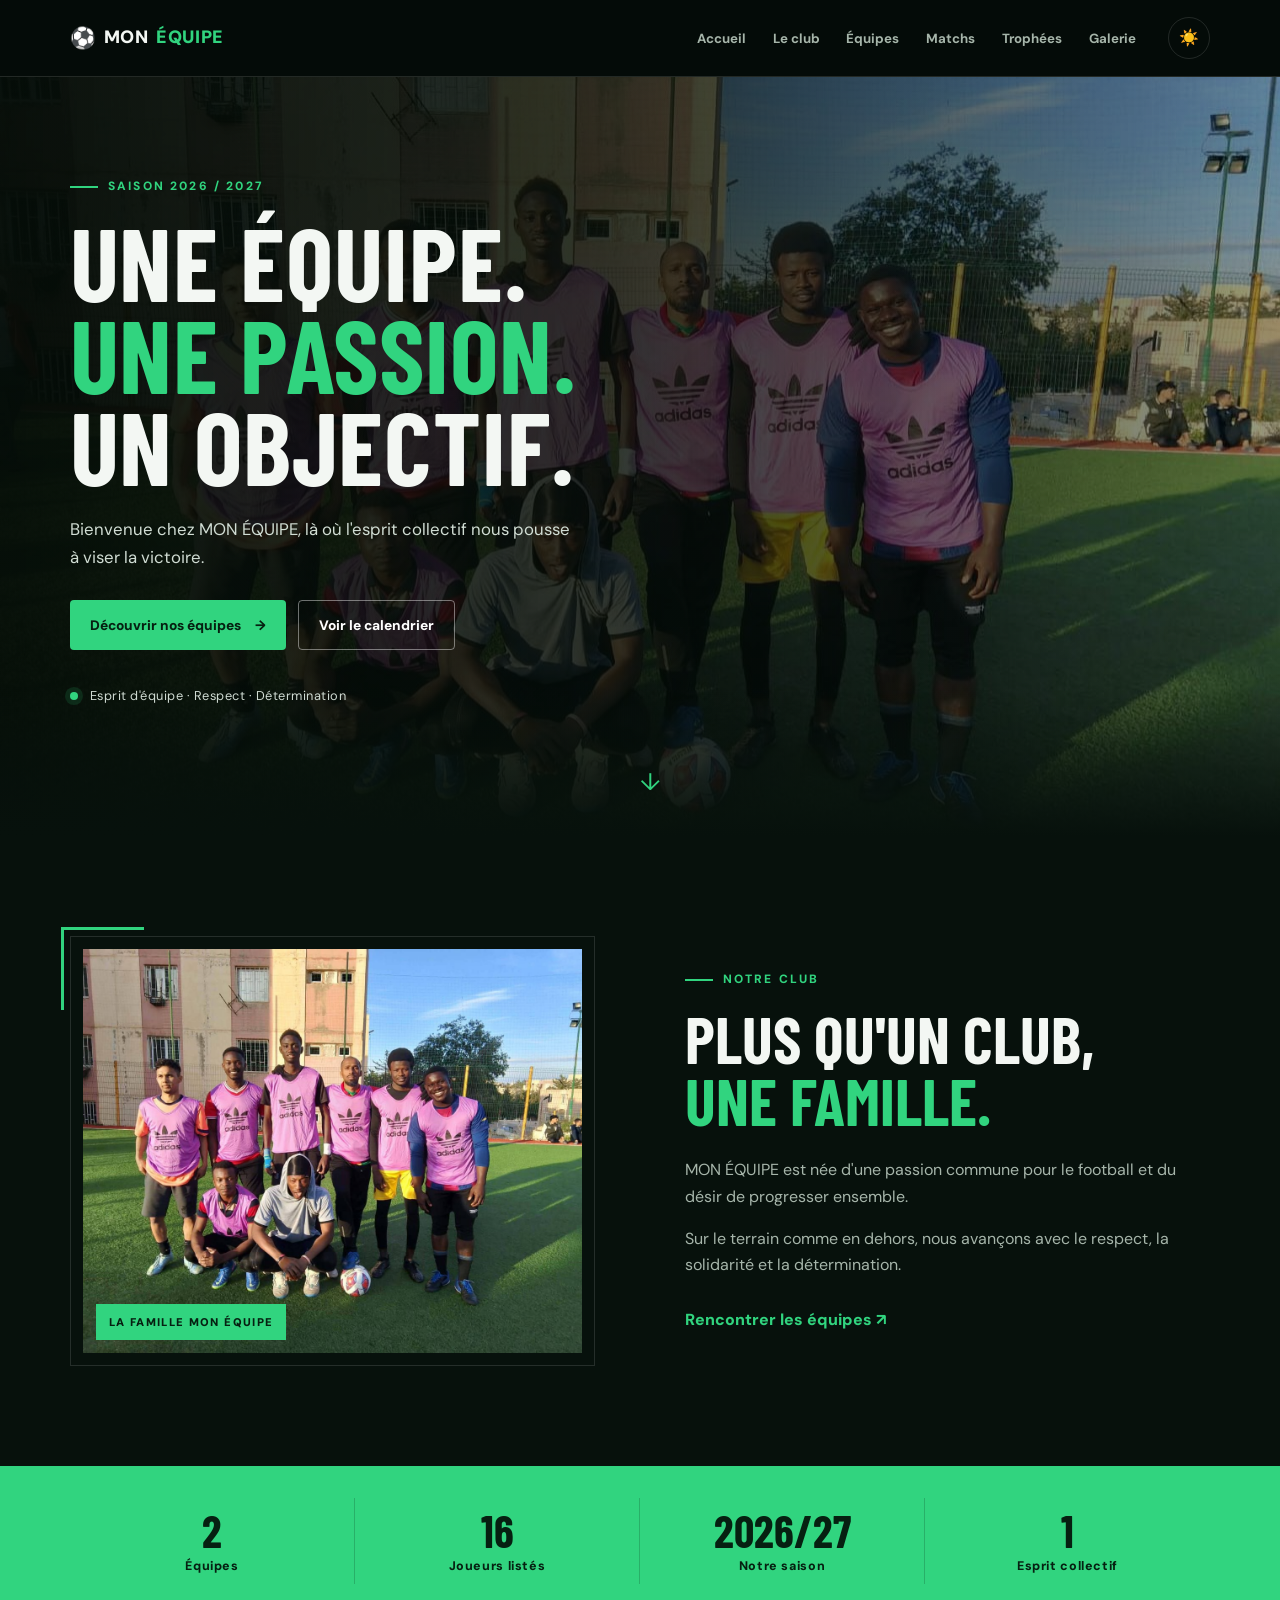
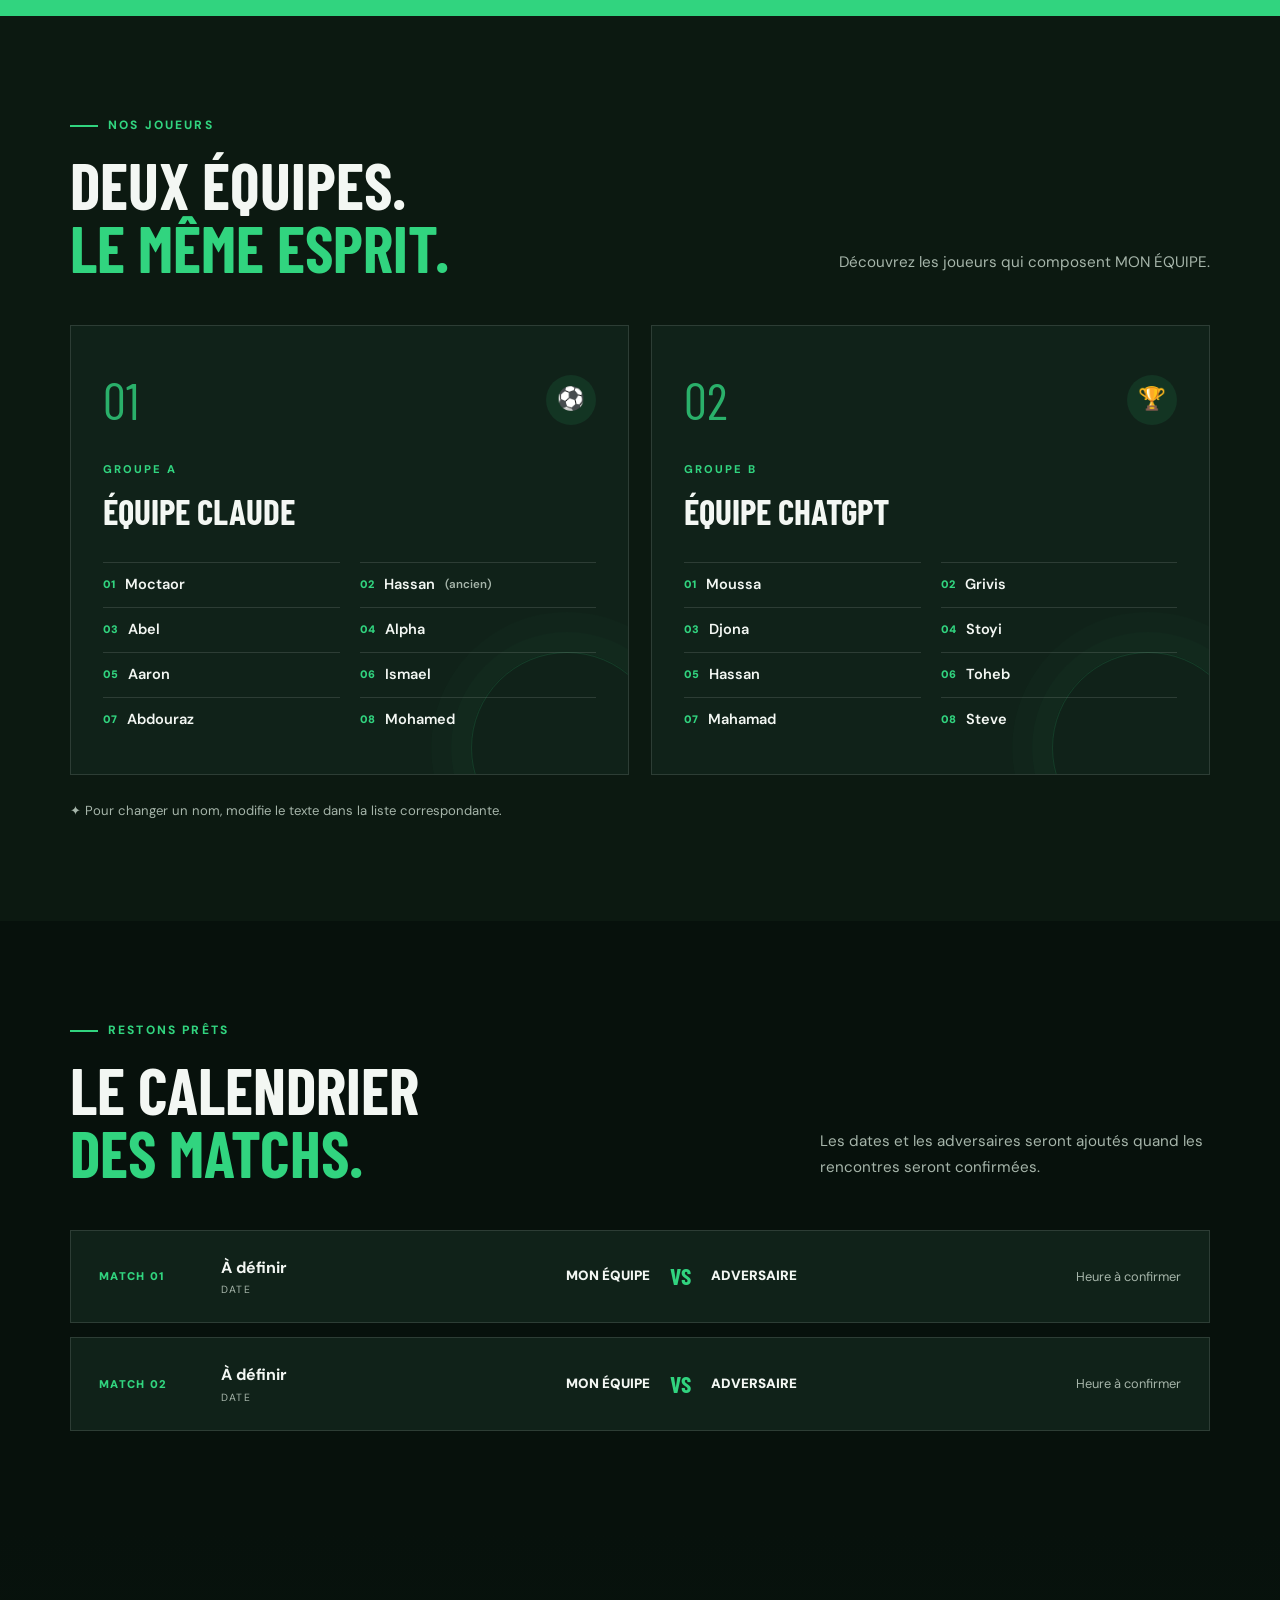
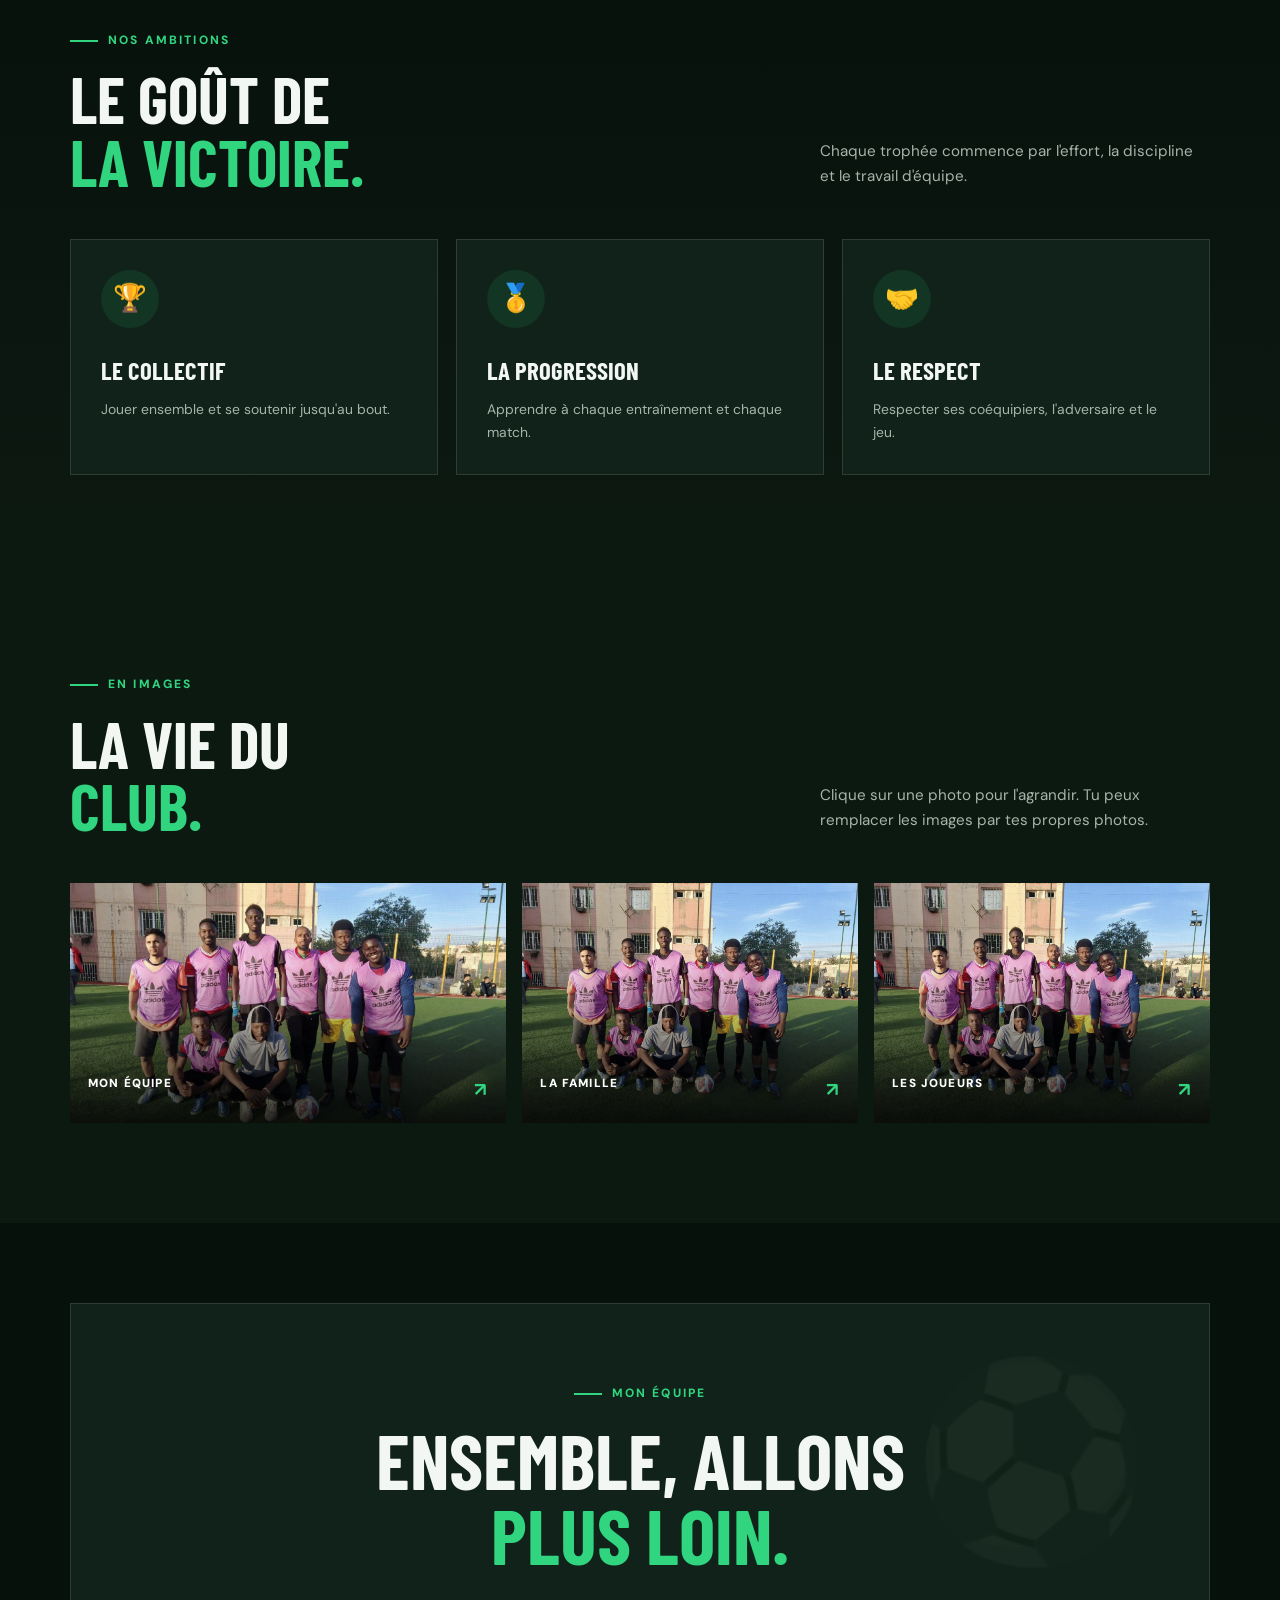
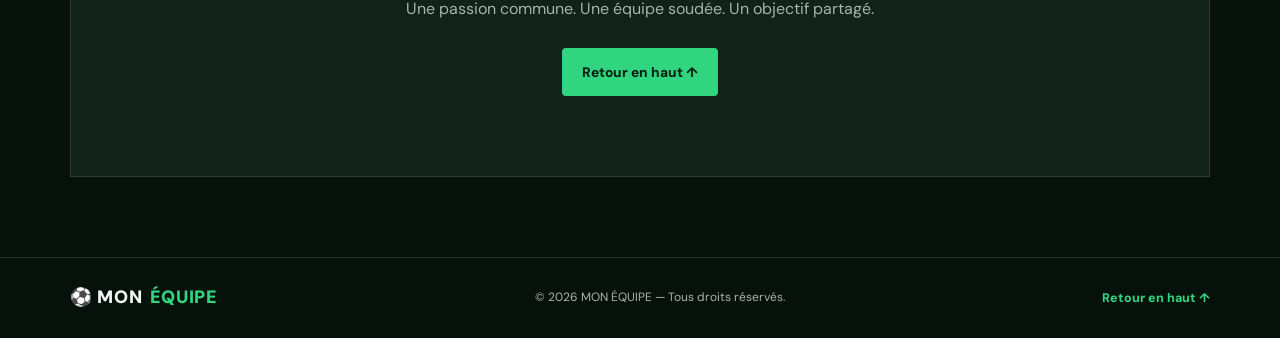
==== commit 2506041f: "Mise a jour du site MON EQUIPE" ====
--- a/ismo.html
+++ b/ismo.html
@@ -4,387 +4,228 @@
 <head>
     <meta charset="UTF-8">
     <meta name="viewport" content="width=device-width, initial-scale=1.0">
-    <title>MON ÉQUIPE - Football</title>
+    <meta name="theme-color" content="#07110c">
+    <meta name="description" content="MON ÉQUIPE — une équipe, une passion, un objectif : la victoire.">
+    <title>MON ÉQUIPE | Football</title>
     <link rel="stylesheet" href="isma.css">
 </head>
 
 <body>
-
-    <!-- ================= NAVBAR ================= -->
-    <header>
-        <nav class="navbar">
-            <div class="logo">
-                ⚽ MON ÉQUIPE
-            </div>
-
-            <button class="menu-btn" id="menuBtn" aria-label="Ouvrir le menu">
-                ☰
-            </button>
-
+    <header class="site-header">
+        <nav class="navbar container" aria-label="Navigation principale">
+            <a class="logo" href="#accueil"><span class="logo-ball">⚽</span> MON <span>ÉQUIPE</span></a>
+            <button class="menu-btn" id="menuBtn" aria-label="Ouvrir le menu" aria-expanded="false"
+                aria-controls="menu">☰</button>
             <ul class="menu" id="menu">
                 <li><a href="#accueil">Accueil</a></li>
-                <li><a href="#equipe">Équipe</a></li>
+                <li><a href="#club">Le club</a></li>
+                <li><a href="#equipe">Équipes</a></li>
                 <li><a href="#matchs">Matchs</a></li>
                 <li><a href="#trophees">Trophées</a></li>
                 <li><a href="#galerie">Galerie</a></li>
             </ul>
-
-            <button id="themeBtn" class="theme-btn" aria-label="Changer le thème">
-                🌙
-            </button>
+            <button id="themeBtn" class="theme-btn" aria-label="Activer le thème clair"
+                title="Changer de thème">☀️</button>
         </nav>
     </header>
 
-    <!-- ================= ACCUEIL ================= -->
-    <section id="accueil" class="hero">
-        <div class="hero-content">
-            <p class="subtitle">
-                BIENVENUE CHEZ
-            </p>
-
-            <h1>
-                MON ÉQUIPE
-            </h1>
-
-            <p class="description">
-                Une équipe, une passion, un objectif :
-                la victoire.
-            </p>
-
-            <a href="#equipe" class="btn">
-                Découvrir l'équipe
-            </a>
-        </div>
-    </section>
-
-    <!-- ================= PRESENTATION ================= -->
-    <section class="presentation">
-
-        <div class="presentation-text">
-            <span>
-                NOTRE CLUB
-            </span>
-
-            <h2>
-                Une équipe, une famille 26/27
-            </h2>
-
-            <p>
-                MON ÉQUIPE est un club de football créé
-                autour d'une passion commune pour le sport.
-            </p>
-
-            <p>
-                Notre objectif est de progresser ensemble,
-                respecter nos adversaires et donner le
-                meilleur de nous-mêmes à chaque match.
-            </p>
-
-            <a href="#equipe" class="btn">
-                Voir nos équipes
-            </a>
-        </div>
-    </section>
-
-    <!-- ================= STATISTIQUES ================= -->
-    <section class="stats">
-        <div class="stat">
-            <strong class="counter" data-target="2">
-                2
-            </strong>
-            <span>
-                Équipes
-            </span>
-        </div>
-
-        <div class="stat">
-            <strong class="counter" data-target="2">
-                0
-            </strong>
-            <span>
-                Matchs
-            </span>
-        </div>
-
-        <div class="stat">
-            <strong class="counter" data-target="0">
-                0
-            </strong>
-            <span>
-                Victoires
-            </span>
-        </div>
-
-        <div class="stat">
-            <strong class="counter" data-target="0">
-                0
-            </strong>
-            <span>
-                Buts
-            </span>
-        </div>
-    </section>
-
-    <!-- ================= CHOIX DES JOUEURS ================= -->
-    <section id="equipe" class="section">
-        <div class="section-title">
-            <p>
-                NOS ÉQUIPES
-            </p>
-
-            <h2>
-            </h2>
-        </div>
-
-        <div class="joueurs" id="joueurs">
-
-            <!-- ================= ÉQUIPE CLAUDE ================= -->
-            <div class="joueur">
-                <div class="joueur-info">
-                    <span>
-                        ÉQUIPE CLAUDE
-                    </span>
-
-                    <h3>
-                        Équipe Claude
-                    </h3>
-
-                    <p>
-                        1. Moctaor<br>
-                        2. Hassan (ancien)<br>
-                        3. Abel<br>
-                        4. Alpha<br>
-                        5. Aaron<br>
-                        6. Ismael<br>
-                        7. Abdouraz<br>
-                        8. Mohamed
+    <main>
+        <section id="accueil" class="hero">
+            <div class="hero-overlay"></div>
+            <div class="hero-content container">
+                <p class="eyebrow"><span></span> SAISON 2026 / 2027</p>
+                <h1>UNE ÉQUIPE.<br><span>UNE PASSION.</span><br>UN OBJECTIF.</h1>
+                <p class="hero-description">Bienvenue chez MON ÉQUIPE, là où l'esprit collectif nous pousse à viser la
+                    victoire.</p>
+                <div class="hero-actions">
+                    <a class="btn btn-primary" href="#equipe">Découvrir nos équipes <span>→</span></a>
+                    <a class="btn btn-outline" href="#matchs">Voir le calendrier</a>
+                </div>
+                <div class="hero-note"><span class="live-dot"></span> Esprit d'équipe · Respect · Détermination</div>
+            </div>
+            <a class="scroll-cue" href="#club" aria-label="Défiler vers la présentation">↓</a>
+        </section>
+
+        <section id="club" class="presentation section-pad">
+            <div class="container presentation-grid">
+                <div class="presentation-image image-frame">
+                    <img src="5906934506231370193.jpg" alt="Les joueurs de MON ÉQUIPE" loading="lazy">
+                    <span class="image-label">LA FAMILLE MON ÉQUIPE</span>
+                </div>
+                <div class="presentation-text">
+                    <p class="eyebrow"><span></span> NOTRE CLUB</p>
+                    <h2>Plus qu'un club,<br><span>une famille.</span></h2>
+                    <p>MON ÉQUIPE est née d'une passion commune pour le football et du désir de progresser ensemble.</p>
+                    <p>Sur le terrain comme en dehors, nous avançons avec le respect, la solidarité et la détermination.
                     </p>
-                </div>
-            </div>
-
-            <!-- ================= ÉQUIPE CHATGPT ================= -->
-            <div class="joueur">
-                <div class="joueur-info">
-                    <span>
-                        ÉQUIPE CHATGPT
-                    </span>
-
-                    <h3>
-                        Équipe ChatGPT
-                    </h3>
-
-                    <p>
-                        1. Moussa<br>
-                        2. Grivis<br>
-                        3. Djona<br>
-                        4. Stoyi<br>
-                        5. Hassan<br>
-                        6. toheb<br>
-                        7. Mahamad<br>
-                        8. Steve
+                    <a class="text-link" href="#equipe">Rencontrer les équipes ↗</a>
+                </div>
+            </div>
+        </section>
+
+        <section class="stats-band" aria-label="Chiffres du club">
+            <div class="container stats-grid">
+                <div class="stat"><strong class="counter" data-target="2">2</strong><span>Équipes</span></div>
+                <div class="stat"><strong class="counter" data-target="16">16</strong><span>Joueurs listés</span></div>
+                <div class="stat"><strong>2026/27</strong><span>Notre saison</span></div>
+                <div class="stat"><strong>1</strong><span>Esprit collectif</span></div>
+            </div>
+        </section>
+
+        <section id="equipe" class="section-pad section-dark">
+            <div class="container">
+                <div class="section-heading">
+                    <div>
+                        <p class="eyebrow"><span></span> NOS JOUEURS</p>
+                        <h2>Deux équipes.<br><span>Le même esprit.</span></h2>
+                    </div>
+                    <p class="section-intro">Découvrez les joueurs qui composent MON ÉQUIPE.</p>
+                </div>
+                <div class="team-grid">
+                    <article class="team-card team-card-one">
+                        <div class="team-card-top"><span class="team-index">01</span><span class="team-badge">⚽</span>
+                        </div>
+                        <p class="team-kicker">GROUPE A</p>
+                        <h3>Équipe Claude</h3>
+                        <ol class="player-list">
+                            <li>Moctaor</li>
+                            <li>Hassan <small>(ancien)</small></li>
+                            <li>Abel</li>
+                            <li>Alpha</li>
+                            <li>Aaron</li>
+                            <li>Ismael</li>
+                            <li>Abdouraz</li>
+                            <li>Mohamed</li>
+                        </ol>
+                    </article>
+                    <article class="team-card team-card-two">
+                        <div class="team-card-top"><span class="team-index">02</span><span class="team-badge">🏆</span>
+                        </div>
+                        <p class="team-kicker">GROUPE B</p>
+                        <h3>Équipe ChatGPT</h3>
+                        <ol class="player-list">
+                            <li>Moussa</li>
+                            <li>Grivis</li>
+                            <li>Djona</li>
+                            <li>Stoyi</li>
+                            <li>Hassan</li>
+                            <li>Toheb</li>
+                            <li>Mahamad</li>
+                            <li>Steve</li>
+                        </ol>
+                    </article>
+                </div>
+                <p class="edit-tip">✦ Pour changer un nom, modifie le texte dans la liste correspondante.</p>
+            </div>
+        </section>
+
+        <section id="matchs" class="section-pad">
+            <div class="container">
+                <div class="section-heading">
+                    <div>
+                        <p class="eyebrow"><span></span> RESTONS PRÊTS</p>
+                        <h2>Le calendrier<br><span>des matchs.</span></h2>
+                    </div>
+                    <p class="section-intro">Les dates et les adversaires seront ajoutés quand les rencontres seront
+                        confirmées.</p>
+                </div>
+                <div class="match-list">
+                    <article class="match-card">
+                        <div class="match-number">MATCH 01</div>
+                        <div class="match-date"><strong>À définir</strong><span>DATE</span></div>
+                        <div class="match-teams"><span>MON ÉQUIPE</span><b>VS</b><span>ADVERSAIRE</span></div>
+                        <div class="match-time">Heure à confirmer</div>
+                    </article>
+                    <article class="match-card">
+                        <div class="match-number">MATCH 02</div>
+                        <div class="match-date"><strong>À définir</strong><span>DATE</span></div>
+                        <div class="match-teams"><span>MON ÉQUIPE</span><b>VS</b><span>ADVERSAIRE</span></div>
+                        <div class="match-time">Heure à confirmer</div>
+                    </article>
+                </div>
+            </div>
+        </section>
+
+        <section id="trophees" class="section-pad trophy-section">
+            <div class="container">
+                <div class="section-heading">
+                    <div>
+                        <p class="eyebrow"><span></span> NOS AMBITIONS</p>
+                        <h2>Le goût de<br><span>la victoire.</span></h2>
+                    </div>
+                    <p class="section-intro">Chaque trophée commence par l'effort, la discipline et le travail d'équipe.
                     </p>
                 </div>
-            </div>
-
-        </div>
-    </section>
-
-    <!-- ================= MATCHS ================= -->
-    <section id="matchs" class="section matchs-section">
-        <div class="section-title">
-            <p>
-                CALENDRIER
-            </p>
-
-            <h2>
-                Nos matchs
-            </h2>
-        </div>
-
-        <div class="matchs">
-
-            <!-- ================= MATCH 1 ================= -->
-            <div class="match">
-                <div class="date">
-                    <strong>
-                        .......
-                    </strong>
-
-                    <span>
-                        OCT
-                    </span>
-                </div>
-
-                <div class="equipes">
-                    <span>
-                        MON ÉQUIPE
-                    </span>
-
-                    <b>
-                        VS
-                    </b>
-
-                    <span>
-                        ADVERSAIRE
-                    </span>
-                </div>
-
-                <div class="heure">
-                    16:00
-                </div>
-            </div>
-
-            <!-- ================= MATCH 2 ================= -->
-            <div class="match">
-                <div class="date">
-                    <strong>
-                        .......
-                    </strong>
-
-                    <span>
-                        OCT
-                    </span>
-                </div>
-
-                <div class="equipes">
-                    <span>
-                        MON ÉQUIPE
-                    </span>
-
-                    <b>
-                        VS
-                    </b>
-
-                    <span>
-                        ADVERSAIRE
-                    </span>
-                </div>
-
-                <div class="heure">
-                    17:00
-                </div>
-            </div>
-
-        </div>
-    </section>
-
-    <!-- ================= TROPHEES ================= -->
-    <section id="trophees" class="section">
-        <div class="section-title">
-            <p>
-                NOS RÉCOMPENSES
-            </p>
-
-            <h2>
-                Trophées
-            </h2>
-        </div>
-
-        <div class="trophees">
-            <div class="trophee">
-                <div class="trophee-icon">
-                    🏆
-                </div>
-
-                <h3>
-                    Champion
-                </h3>
-
-                <p>
-                    Notre objectif est de gagner ensemble.
-                </p>
-            </div>
-
-            <div class="trophee">
-                <div class="trophee-icon">
-                    🥇
-                </div>
-
-                <h3>
-                    Première place
-                </h3>
-
-                <p>
-                    Travail, discipline et passion.
-                </p>
-            </div>
-
-            <div class="trophee">
-                <div class="trophee-icon">
-                    ⚽
-                </div>
-
-                <h3>
-                    Esprit d'équipe
-                </h3>
-
-                <p>
-                    Une équipe, une famille.
-                </p>
-            </div>
-        </div>
-    </section>
-
-    <!-- ================= GALERIE ================= -->
-    <section id="galerie" class="section">
-        <div class="section-title">
-            <p>
-                NOS MOMENTS
-            </p>
-
-            <h2>
-                Galerie
-            </h2>
-        </div>
-
-        <div class="galerie">
-            <div class="galerie-item">
-                <img src="5906934506231370193.jpg" alt="MON ÉQUIPE - Galerie">
-            </div>
-            v>
-        </div>
-    </section>
-
-    <!-- ================= CONTACT ================= -->
-    <section class="section contact">
-        <div class="section-title">
-            <p>
-                CONTACT
-            </p>
-
-            <h2>
-                Rejoignez MON ÉQUIPE
-            </h2>
-        </div>
-
-        <div class="contact-content">
-            <p>
-                Une équipe, une passion et un seul objectif :
-                avancer ensemble.
-            </p>
-
-            <a href="#accueil" class="btn">
-                Retour en haut
-            </a>
-        </div>
-    </section>
-
-    <!-- ================= FOOTER ================= -->
-    <footer>
-        <div class="footer-content">
-            <div class="logo">
-                ⚽ MON ÉQUIPE
-            </div>
-
-            <p>
-                © 2026 MON ÉQUIPE — Tous droits réservés.
-            </p>
+                <div class="trophy-grid">
+                    <article class="trophy-card"><span>🏆</span>
+                        <h3>Le collectif</h3>
+                        <p>Jouer ensemble et se soutenir jusqu'au bout.</p>
+                    </article>
+                    <article class="trophy-card"><span>🥇</span>
+                        <h3>La progression</h3>
+                        <p>Apprendre à chaque entraînement et chaque match.</p>
+                    </article>
+                    <article class="trophy-card"><span>🤝</span>
+                        <h3>Le respect</h3>
+                        <p>Respecter ses coéquipiers, l'adversaire et le jeu.</p>
+                    </article>
+                </div>
+            </div>
+        </section>
+
+        <section id="galerie" class="section-pad section-dark">
+            <div class="container">
+                <div class="section-heading">
+                    <div>
+                        <p class="eyebrow"><span></span> EN IMAGES</p>
+                        <h2>La vie du<br><span>club.</span></h2>
+                    </div>
+                    <p class="section-intro">Clique sur une photo pour l'agrandir. Tu peux remplacer les images par tes
+                        propres photos.</p>
+                </div>
+                <div class="gallery-grid">
+                    <button class="gallery-item gallery-large" data-gallery-image="5906934506231370193.jpg"
+                        aria-label="Agrandir la photo de l'équipe">
+                        <img src="5906934506231370193.jpg" alt="Photo de MON ÉQUIPE" loading="lazy"><span>MON ÉQUIPE
+                            <b>↗</b></span>
+                    </button>
+                    <button class="gallery-item" data-gallery-image="5906934506231370193.jpg"
+                        aria-label="Agrandir la photo du club">
+                        <img src="5906934506231370193.jpg" alt="La famille du club" loading="lazy"><span>LA FAMILLE
+                            <b>↗</b></span>
+                    </button>
+                    <button class="gallery-item" data-gallery-image="5906934506231370193.jpg"
+                        aria-label="Agrandir la photo des joueurs">
+                        <img src="5906934506231370193.jpg" alt="Les joueurs du club" loading="lazy"><span>LES JOUEURS
+                            <b>↗</b></span>
+                    </button>
+                </div>
+            </div>
+        </section>
+
+        <section class="contact-section section-pad">
+            <div class="container contact-panel">
+                <p class="eyebrow"><span></span> MON ÉQUIPE</p>
+                <h2>Ensemble, allons<br><span>plus loin.</span></h2>
+                <p>Une passion commune. Une équipe soudée. Un objectif partagé.</p>
+                <a class="btn btn-primary" href="#accueil">Retour en haut ↑</a>
+            </div>
+        </section>
+    </main>
+
+    <footer class="site-footer">
+        <div class="container footer-content">
+            <a class="logo" href="#accueil">⚽ MON <span>ÉQUIPE</span></a>
+            <p>© <span id="year">2026</span> MON ÉQUIPE — Tous droits réservés.</p>
+            <a href="#accueil" class="footer-top">Retour en haut ↑</a>
         </div>
     </footer>
 
-    <!-- ================= JAVASCRIPT ================= -->
+    <div class="lightbox" id="lightbox" aria-hidden="true" role="dialog" aria-label="Photo agrandie">
+        <button class="lightbox-close" id="lightboxClose" aria-label="Fermer la photo">×</button>
+        <img id="lightboxImage" src="" alt="Photo agrandie de MON ÉQUIPE">
+    </div>
     <script src="script.js"></script>
-
 </body>
 
 </html>
--- a/isma.css
+++ b/isma.css
@@ -1,865 +1,1033 @@
-/* =========================================================
-   MON ÉQUIPE — STYLE COMPLET ET RESPONSIVE
-========================================================= */
+@import url('https://fonts.googleapis.com/css2?family=Barlow+Condensed:wght@500;600;700;800;900&family=DM+Sans:wght@400;500;600;700&display=swap');
+
+:root {
+    --bg: #07110c;
+    --bg-soft: #0c1911;
+    --panel: #102219;
+    --text: #f3f7f3;
+    --muted: #a6b5aa;
+    --accent: #31d47f;
+    --line: rgba(255, 255, 255, .12);
+    --header: rgba(5, 12, 8, .9);
+    --shadow: 0 20px 60px rgba(0, 0, 0, .25);
+    --heading: 'Barlow Condensed', Impact, sans-serif;
+    --body: 'DM Sans', Arial, sans-serif;
+    scroll-behavior: smooth;
+    scroll-padding-top: 90px;
+}
 
 * {
+    box-sizing: border-box;
+}
+
+body {
     margin: 0;
-    padding: 0;
-    box-sizing: border-box;
-}
-
-html {
-    scroll-behavior: smooth;
+    background: var(--bg);
+    color: var(--text);
+    font-family: var(--body);
+    line-height: 1.65;
+}
+
+body.light-theme {
+    --bg: #f4f8f4;
+    --bg-soft: #eaf1eb;
+    --panel: #fff;
+    --text: #122218;
+    --muted: #526459;
+    --line: rgba(12, 34, 20, .14);
+    --header: rgba(247, 251, 247, .92);
+    --shadow: 0 20px 60px rgba(18, 45, 26, .1);
+}
+
+img {
+    display: block;
     width: 100%;
-}
-
-body {
-    width: 100%;
-    min-width: 0;
-    overflow-x: hidden;
-    font-family: Arial, Helvetica, sans-serif;
-    background: #08110d;
-    color: #ffffff;
-    line-height: 1.6;
-}
-
-/* =========================================================
-   NAVBAR
-========================================================= */
-
-header {
-    width: 100%;
-}
-
-.navbar {
-    width: 100%;
-    min-height: 62px;
-    padding: 12px 5%;
-    display: flex;
-    align-items: center;
-    justify-content: space-between;
-    gap: 15px;
+    height: 100%;
+    object-fit: cover;
+}
+
+a {
+    color: inherit;
+    text-decoration: none;
+}
+
+button {
+    font: inherit;
+    cursor: pointer;
+}
+
+.container {
+    width: min(1140px, calc(100% - 40px));
+    margin-inline: auto;
+}
+
+.site-header {
     position: sticky;
     top: 0;
-    z-index: 1000;
-    background: rgba(5, 12, 8, 0.98);
-    border-bottom: 1px solid rgba(49, 212, 127, 0.15);
+    z-index: 100;
+    background: var(--header);
+    backdrop-filter: blur(16px);
+    border-bottom: 1px solid var(--line);
+}
+
+.navbar {
+    min-height: 76px;
+    display: flex;
+    align-items: center;
+    gap: 30px;
 }
 
 .logo {
-    color: #31d47f;
-    font-size: 19px;
-    font-weight: bold;
+    display: inline-flex;
+    align-items: center;
+    gap: 7px;
+    font-weight: 900;
+    letter-spacing: .04em;
+    font-size: 1.12rem;
     white-space: nowrap;
 }
 
+.logo span:last-child {
+    color: var(--accent);
+}
+
+.logo-ball {
+    font-size: 1.3rem;
+}
+
 .menu {
     display: flex;
     align-items: center;
-    justify-content: center;
-    gap: 25px;
+    gap: clamp(14px, 2.1vw, 28px);
     list-style: none;
-}
-
-.menu li {
-    list-style: none;
+    padding: 0;
+    margin: 0 0 0 auto;
 }
 
 .menu a {
-    color: #ffffff;
-    text-decoration: none;
-    font-size: 14px;
-    transition: 0.3s;
-}
-
-.menu a:hover {
-    color: #31d47f;
+    font-size: .83rem;
+    color: var(--muted);
+    font-weight: 700;
+    transition: color .2s;
+}
+
+.menu a:hover,
+.menu a:focus-visible {
+    color: var(--accent);
 }
 
 .menu-btn,
 .theme-btn {
-    border: none;
+    border: 1px solid var(--line);
     background: transparent;
-    color: #ffffff;
-    cursor: pointer;
+    color: var(--text);
+    width: 42px;
+    height: 42px;
+    border-radius: 50%;
 }
 
 .menu-btn {
     display: none;
-    font-size: 25px;
+    font-size: 1.2rem;
 }
 
 .theme-btn {
-    font-size: 19px;
-}
-
-/* =========================================================
-   ACCUEIL / HERO
-========================================================= */
+    margin-left: 2px;
+}
 
 .hero {
-    width: 100%;
-    min-height: 78vh;
-    padding: 80px 20px;
-    display: flex;
+    min-height: 660px;
+    display: flex;
+    align-items: center;
+    position: relative;
+    overflow: hidden;
+    background:
+        linear-gradient(90deg, rgba(4, 12, 7, .96), rgba(4, 12, 7, .82) 48%, rgba(4, 12, 7, .4)),
+        url('5906934506231370193.jpg') center 45% / cover no-repeat;
+}
+
+.hero:after {
+    content: '';
+    position: absolute;
+    inset: auto 0 0;
+    height: 150px;
+    background: linear-gradient(transparent, var(--bg));
+    pointer-events: none;
+}
+
+.hero-content {
+    position: relative;
+    z-index: 1;
+    padding-block: 100px 130px;
+}
+
+.eyebrow {
+    margin: 0 0 18px;
+    color: var(--accent);
+    font-size: .75rem;
+    font-weight: 800;
+    letter-spacing: .18em;
+    display: flex;
+    align-items: center;
+    gap: 10px;
+}
+
+.eyebrow span {
+    display: inline-block;
+    width: 28px;
+    height: 2px;
+    background: var(--accent);
+}
+
+h1,
+h2,
+h3,
+p {
+    margin-top: 0;
+}
+
+.hero h1 {
+    font-family: var(--heading);
+    font-size: clamp(3.5rem, 8vw, 7rem);
+    line-height: .9;
+    letter-spacing: .01em;
+    margin: 0 0 25px;
+    text-transform: uppercase;
+    max-width: 750px;
+}
+
+.hero h1 span,
+.presentation h2 span,
+.section-heading h2 span,
+.contact-panel h2 span {
+    color: var(--accent);
+}
+
+.hero-description {
+    max-width: 510px;
+    color: #d1ddd4;
+    font-size: 1.05rem;
+    margin-bottom: 28px;
+}
+
+.hero-actions {
+    display: flex;
+    flex-wrap: wrap;
+    gap: 12px;
+}
+
+.btn {
+    min-height: 48px;
+    padding: 13px 20px;
+    display: inline-flex;
     align-items: center;
     justify-content: center;
-    text-align: center;
-
-    background:
-        linear-gradient(
-            rgba(0, 0, 0, 0.58),
-            rgba(0, 0, 0, 0.78)
-        ),
-        url("5906934506231370193.jpg")
-        center / cover no-repeat;
-}
-
-.hero-content {
-    width: 100%;
-    max-width: 750px;
-}
-
-.subtitle {
-    color: #31d47f;
-    font-size: 13px;
-    font-weight: bold;
-    letter-spacing: 3px;
-    margin-bottom: 12px;
-}
-
-.hero h1 {
-    font-size: clamp(45px, 8vw, 80px);
-    line-height: 1;
-    margin-bottom: 22px;
-}
-
-.description {
-    color: #dddddd;
-    font-size: 18px;
-    margin-bottom: 30px;
-}
-
-.btn {
-    display: inline-block;
-    padding: 12px 23px;
-    border-radius: 30px;
-    background: #31d47f;
-    color: #041008;
-    text-decoration: none;
-    font-size: 14px;
-    font-weight: bold;
-    transition: 0.3s;
+    gap: 14px;
+    font-size: .86rem;
+    font-weight: 800;
+    border-radius: 4px;
+    transition: transform .2s, background .2s, border-color .2s;
 }
 
 .btn:hover {
     transform: translateY(-2px);
 }
 
-/* =========================================================
-   PRESENTATION
-========================================================= */
-
-.presentation {
-    width: 100%;
-    max-width: 1200px;
-    margin: auto;
-    padding: 90px 6%;
+.btn-primary {
+    background: var(--accent);
+    color: #062011;
+}
+
+.btn-primary:hover {
+    background: #57e99a;
+}
+
+.btn-outline {
+    border: 1px solid rgba(255, 255, 255, .42);
+    color: #fff;
+}
+
+.btn-outline:hover {
+    border-color: var(--accent);
+    color: var(--accent);
+}
+
+.hero-note {
+    margin-top: 35px;
+    color: #d0dbd3;
+    font-size: .8rem;
+    letter-spacing: .04em;
+}
+
+.live-dot {
+    display: inline-block;
+    width: 8px;
+    height: 8px;
+    background: var(--accent);
+    border-radius: 50%;
+    margin-right: 8px;
+    box-shadow: 0 0 0 5px rgba(49, 212, 127, .13);
+}
+
+.scroll-cue {
+    position: absolute;
+    z-index: 2;
+    bottom: 35px;
+    left: 50%;
+    font-size: 1.5rem;
+    color: var(--accent);
+}
+
+.section-pad {
+    padding: 100px 0;
+}
+
+.presentation-grid {
     display: grid;
-    grid-template-columns: minmax(0, 1fr) minmax(0, 1fr);
-    align-items: center;
-    gap: 50px;
-}
-
-.presentation-image {
-    width: 100%;
-    overflow: hidden;
-    border-radius: 18px;
-}
-
-.presentation-image img {
-    display: block;
-    width: 100%;
-    height: auto;
-    max-width: 100%;
-}
-
-.presentation-text {
-    min-width: 0;
-}
-
-.presentation-text > span {
-    color: #31d47f;
-    font-size: 12px;
-    font-weight: bold;
-    letter-spacing: 2px;
-}
-
-.presentation-text h2 {
-    font-size: 38px;
-    line-height: 1.2;
-    margin: 12px 0 20px;
-}
-
-.presentation-text p {
-    color: #bbbbbb;
-    font-size: 15px;
-    margin-bottom: 15px;
-}
-
-/* =========================================================
-   STATISTIQUES
-========================================================= */
-
-.stats {
-    width: 100%;
-    padding: 55px 6%;
+    grid-template-columns: 1fr 1fr;
+    align-items: center;
+    gap: clamp(35px, 7vw, 90px);
+}
+
+.image-frame {
+    height: 430px;
+    position: relative;
+    padding: 12px;
+    border: 1px solid var(--line);
+}
+
+.image-frame:before {
+    content: '';
+    position: absolute;
+    left: -10px;
+    top: -10px;
+    width: 80px;
+    height: 80px;
+    border-left: 3px solid var(--accent);
+    border-top: 3px solid var(--accent);
+}
+
+.image-frame img {
+    position: relative;
+    z-index: 1;
+}
+
+.image-label {
+    position: absolute;
+    z-index: 2;
+    bottom: 25px;
+    left: 25px;
+    background: var(--accent);
+    color: #062011;
+    padding: 9px 13px;
+    font-size: .7rem;
+    font-weight: 900;
+    letter-spacing: .12em;
+}
+
+.presentation h2,
+.section-heading h2,
+.contact-panel h2 {
+    font-family: var(--heading);
+    font-size: clamp(2.7rem, 5vw, 4.5rem);
+    line-height: .98;
+    text-transform: uppercase;
+    margin: 0 0 24px;
+}
+
+.presentation-text>p:not(.eyebrow) {
+    color: var(--muted);
+    max-width: 540px;
+}
+
+.text-link {
+    display: inline-flex;
+    align-items: center;
+    gap: 14px;
+    color: var(--accent);
+    font-weight: 800;
+    margin-top: 12px;
+}
+
+.stats-band {
+    background: var(--accent);
+    color: #062011;
+    padding: 32px 0;
+}
+
+.stats-grid {
     display: grid;
     grid-template-columns: repeat(4, 1fr);
-    gap: 20px;
-    background: #050c08;
 }
 
 .stat {
+    padding: 8px 24px;
+    border-right: 1px solid rgba(4, 34, 16, .2);
+    display: flex;
+    flex-direction: column;
+    align-items: center;
     text-align: center;
-    min-width: 0;
+}
+
+.stat:last-child {
+    border: 0;
 }
 
 .stat strong {
-    display: block;
-    color: #31d47f;
-    font-size: 42px;
-    line-height: 1;
-    margin-bottom: 9px;
+    font-family: var(--heading);
+    font-size: 2.8rem;
+    line-height: 1.1;
 }
 
 .stat span {
-    color: #dddddd;
-    font-size: 13px;
-}
-
-/* =========================================================
-   SECTIONS
-========================================================= */
-
-.section {
-    width: 100%;
-    padding: 85px 6%;
-}
-
-.section-title {
-    width: 100%;
-    text-align: center;
-    margin-bottom: 40px;
-}
-
-.section-title p {
-    color: #31d47f;
-    font-size: 12px;
-    font-weight: bold;
-    letter-spacing: 2px;
-    margin-bottom: 8px;
-}
-
-.section-title h2 {
-    font-size: 34px;
-    line-height: 1.2;
-}
-
-/* =========================================================
-   CHOIX DES JOUEURS
-========================================================= */
-
-.joueurs {
-    width: 100%;
-    max-width: 900px;
-    margin: auto;
+    font-size: .78rem;
+    font-weight: 800;
+    letter-spacing: .05em;
+}
+
+.section-dark {
+    background: var(--bg-soft);
+}
+
+.section-heading {
+    display: flex;
+    justify-content: space-between;
+    align-items: end;
+    gap: 40px;
+    margin-bottom: 45px;
+}
+
+.section-heading h2 {
+    margin-bottom: 0;
+}
+
+.section-intro {
+    max-width: 390px;
+    color: var(--muted);
+    font-size: .95rem;
+    margin-bottom: 5px;
+}
+
+.team-grid {
     display: grid;
     grid-template-columns: repeat(2, minmax(0, 1fr));
-    gap: 25px;
-}
-
-.joueur {
-    width: 100%;
+    gap: 22px;
+}
+
+.team-card {
+    position: relative;
+    padding: 32px;
+    background: var(--panel);
+    border: 1px solid var(--line);
+    overflow: hidden;
+}
+
+.team-card:after {
+    content: '';
+    position: absolute;
+    right: -35px;
+    bottom: -70px;
+    width: 190px;
+    height: 190px;
+    border: 1px solid rgba(49, 212, 127, .15);
+    border-radius: 50%;
+    box-shadow: 0 0 0 20px rgba(49, 212, 127, .025), 0 0 0 40px rgba(49, 212, 127, .02);
+    pointer-events: none;
+}
+
+.team-card-top {
+    display: flex;
+    justify-content: space-between;
+    align-items: center;
+}
+
+.team-index {
+    font-family: var(--heading);
+    font-size: 3.2rem;
+    color: var(--accent);
+    opacity: .8;
+}
+
+.team-badge {
+    display: grid;
+    place-items: center;
+    width: 50px;
+    height: 50px;
+    background: rgba(49, 212, 127, .1);
+    border-radius: 50%;
+    font-size: 1.4rem;
+}
+
+.team-kicker {
+    font-size: .7rem;
+    letter-spacing: .18em;
+    font-weight: 800;
+    color: var(--accent);
+    margin: 18px 0 3px;
+}
+
+.team-card h3 {
+    font-family: var(--heading);
+    font-size: 2.2rem;
+    text-transform: uppercase;
+    margin: 0 0 22px;
+}
+
+.player-list {
+    position: relative;
+    z-index: 1;
+    list-style: none;
+    padding: 0;
+    margin: 0;
+    display: grid;
+    grid-template-columns: 1fr 1fr;
+    gap: 0 20px;
+    counter-reset: players;
+}
+
+.player-list li {
+    counter-increment: players;
+    display: flex;
+    align-items: center;
+    gap: 10px;
+    padding: 10px 0;
+    border-top: 1px solid var(--line);
+    font-size: .91rem;
+    font-weight: 600;
+}
+
+.player-list li:before {
+    content: counter(players, decimal-leading-zero);
+    font-size: .68rem;
+    color: var(--accent);
+    font-weight: 900;
+}
+
+.player-list small {
+    color: var(--muted);
+    font-size: .72rem;
+}
+
+.edit-tip {
+    margin: 25px 0 0;
+    color: var(--muted);
+    font-size: .82rem;
+}
+
+.edit-tip span {
+    color: var(--accent);
+    margin-right: 8px;
+}
+
+.match-list {
+    display: grid;
+    gap: 14px;
+}
+
+.match-card {
+    display: grid;
+    grid-template-columns: 100px 110px 1fr 150px;
+    align-items: center;
+    gap: 22px;
+    padding: 24px 28px;
+    border: 1px solid var(--line);
+    background: var(--panel);
+}
+
+.match-number {
+    color: var(--accent);
+    font-size: .7rem;
+    font-weight: 900;
+    letter-spacing: .12em;
+}
+
+.match-date {
+    display: flex;
+    flex-direction: column;
+}
+
+.match-date strong {
+    font-size: 1rem;
+}
+
+.match-date span {
+    color: var(--muted);
+    font-size: .65rem;
+    letter-spacing: .15em;
+}
+
+.match-teams {
+    display: flex;
+    justify-content: center;
+    align-items: center;
+    gap: 20px;
+    font-weight: 900;
+    font-size: .84rem;
+    text-align: center;
+}
+
+.match-teams b {
+    font-family: var(--heading);
+    font-size: 1.45rem;
+    color: var(--accent);
+}
+
+.match-time {
+    text-align: right;
+    color: var(--muted);
+    font-size: .8rem;
+}
+
+.trophy-section {
+    background: linear-gradient(180deg, var(--bg), var(--bg-soft));
+}
+
+.trophy-grid {
+    display: grid;
+    grid-template-columns: repeat(3, 1fr);
+    gap: 18px;
+}
+
+.trophy-card {
+    padding: 30px;
+    border: 1px solid var(--line);
+    background: var(--panel);
+}
+
+.trophy-card>span {
+    display: grid;
+    place-items: center;
+    width: 58px;
+    height: 58px;
+    background: rgba(49, 212, 127, .1);
+    border-radius: 50%;
+    font-size: 1.7rem;
+    margin-bottom: 22px;
+}
+
+.trophy-card h3 {
+    font-family: var(--heading);
+    font-size: 1.55rem;
+    text-transform: uppercase;
+    margin-bottom: 7px;
+}
+
+.trophy-card p {
+    color: var(--muted);
+    font-size: .87rem;
+    margin-bottom: 0;
+}
+
+.gallery-grid {
+    display: grid;
+    grid-template-columns: 1.3fr 1fr 1fr;
+    grid-template-rows: 240px;
+    gap: 16px;
+}
+
+.gallery-item {
+    position: relative;
     min-width: 0;
+    overflow: hidden;
+    padding: 0;
+    border: 0;
+    background: #102219;
+    cursor: pointer;
+    text-align: left;
+}
+
+.gallery-item:after {
+    content: '';
+    position: absolute;
+    inset: 35% 0 0;
+    background: linear-gradient(transparent, rgba(0, 0, 0, .8));
+}
+
+.gallery-item img {
+    transition: transform .5s;
+    filter: saturate(.8);
+}
+
+.gallery-item:hover img {
+    transform: scale(1.06);
+}
+
+.gallery-item>span {
+    position: absolute;
+    z-index: 1;
+    bottom: 17px;
+    left: 18px;
+    right: 18px;
+    display: flex;
+    justify-content: space-between;
+    color: #fff;
+    font-size: .73rem;
+    font-weight: 900;
+    letter-spacing: .1em;
+}
+
+.gallery-item b {
+    color: var(--accent);
+    font-size: 1.2rem;
+}
+
+.contact-section {
+    padding: 80px 0;
+}
+
+.contact-panel {
+    position: relative;
+    overflow: hidden;
+    background: var(--panel);
+    border: 1px solid var(--line);
+    padding: clamp(35px, 7vw, 80px);
+    text-align: center;
+}
+
+.contact-panel:after {
+    content: '⚽';
+    position: absolute;
+    right: 5%;
+    top: 0;
+    font-size: 12rem;
+    opacity: .04;
+    pointer-events: none;
+}
+
+.contact-panel .eyebrow {
+    justify-content: center;
+}
+
+.contact-panel h2 {
+    font-size: clamp(3rem, 6vw, 5rem);
+}
+
+.contact-panel>p:not(.eyebrow) {
+    color: var(--muted);
+    margin-bottom: 25px;
+}
+
+.site-footer {
+    border-top: 1px solid var(--line);
+    padding: 25px 0;
+}
+
+.footer-content {
+    display: flex;
+    align-items: center;
+    justify-content: space-between;
+    gap: 20px;
+}
+
+.footer-content p {
+    margin: 0;
+    color: var(--muted);
+    font-size: .75rem;
+}
+
+.footer-top {
+    color: var(--accent);
+    font-size: .78rem;
+    font-weight: 800;
+}
+
+.lightbox {
+    position: fixed;
+    z-index: 300;
+    inset: 0;
+    background: rgba(0, 0, 0, .9);
+    display: none;
+    align-items: center;
+    justify-content: center;
     padding: 30px;
-    background: #101c16;
-    border: 1px solid rgba(49, 212, 127, 0.15);
-    border-radius: 16px;
-}
-
-.joueur-info span {
-    color: #31d47f;
-    font-size: 12px;
-    font-weight: bold;
-    letter-spacing: 1px;
-}
-
-.joueur-info h3 {
-    font-size: 24px;
-    margin: 10px 0 8px;
-}
-
-.joueur-info p {
-    color: #aaaaaa;
-    font-size: 14px;
-}
-
-/* =========================================================
-   MATCHS
-========================================================= */
-
-.matchs {
-    width: 100%;
-    max-width: 900px;
-    margin: auto;
-}
-
-.match {
-    width: 100%;
-    display: grid;
-    grid-template-columns: 70px minmax(0, 1fr) 65px;
-    align-items: center;
-    gap: 15px;
-    padding: 20px;
-    margin-bottom: 15px;
-    background: #101c16;
-    border: 1px solid rgba(49, 212, 127, 0.12);
-    border-radius: 15px;
-}
-
-.date {
-    width: 70px;
-    text-align: center;
-}
-
-.date strong {
-    display: block;
-    color: #31d47f;
-    font-size: 22px;
-    line-height: 1.1;
-    white-space: nowrap;
-}
-
-.date span {
-    display: block;
-    margin-top: 3px;
-    font-size: 11px;
-}
-
-.equipes {
-    width: 100%;
-    min-width: 0;
-    display: flex;
-    align-items: center;
-    justify-content: center;
-    gap: 12px;
-    text-align: center;
-    font-size: 13px;
-    font-weight: bold;
-}
-
-.equipes span {
-    min-width: 0;
-    max-width: 42%;
-    overflow-wrap: break-word;
-    word-break: normal;
-}
-
-.equipes b {
-    flex-shrink: 0;
-    color: #31d47f;
-    font-size: 13px;
-}
-
-.heure {
-    width: 65px;
-    text-align: center;
-    color: #31d47f;
-    font-size: 13px;
-    font-weight: bold;
-}
-
-/* ================= MATCHS SUR TELEPHONE ================= */
-
-@media (max-width: 600px) {
-
-    .match {
-        width: 100%;
-        display: grid;
-        grid-template-columns: 55px minmax(0, 1fr);
-        gap: 10px;
-        padding: 15px 10px;
-        margin-bottom: 12px;
-    }
-
-    .date {
-        width: 55px;
+}
+
+.lightbox.open {
+    display: flex;
+}
+
+.lightbox img {
+    width: auto;
+    height: auto;
+    max-width: min(100%, 1000px);
+    max-height: 85vh;
+    object-fit: contain;
+    box-shadow: var(--shadow);
+}
+
+.lightbox-close {
+    position: absolute;
+    right: 25px;
+    top: 15px;
+    border: 0;
+    background: transparent;
+    color: white;
+    font-size: 3rem;
+    cursor: pointer;
+}
+
+.no-scroll {
+    overflow: hidden;
+}
+
+@media (max-width: 900px) {
+    .navbar {
+        gap: 14px;
+    }
+
+    .menu {
+        gap: 14px;
+    }
+
+    .menu a {
+        font-size: .76rem;
+    }
+
+    .hero {
+        min-height: 600px;
+    }
+
+    .presentation-grid {
+        gap: 35px;
+    }
+
+    .image-frame {
+        height: 350px;
+    }
+
+    .section-pad {
+        padding: 78px 0;
+    }
+
+    .match-card {
+        grid-template-columns: 80px 90px 1fr;
+        gap: 15px;
+    }
+
+    .match-time {
+        grid-column: 3;
         text-align: center;
     }
 
-    .date strong {
-        font-size: 16px;
-        line-height: 1;
-    }
-
-    .date span {
-        font-size: 9px;
-        margin-top: 3px;
-    }
-
-    .equipes {
-        width: 100%;
-        display: flex;
-        align-items: center;
-        justify-content: center;
-        gap: 6px;
-        font-size: 10px;
-        line-height: 1.2;
-    }
-
-    .equipes span {
-        max-width: 40%;
-        text-align: center;
-        overflow-wrap: break-word;
-    }
-
-    .equipes b {
-        font-size: 10px;
-        flex-shrink: 0;
-    }
-
-    .heure {
-        grid-column: 1 / -1;
-        width: 100%;
-        padding-top: 8px;
-        margin-top: 2px;
-        border-top: 1px solid rgba(255, 255, 255, 0.08);
-        text-align: center;
-        font-size: 11px;
-    }
-}
-
-/* ================= PETIT TELEPHONE ================= */
-
-@media (max-width: 380px) {
-
-    .match {
-        grid-template-columns: 48px minmax(0, 1fr);
-        padding: 13px 8px;
-        gap: 7px;
-    }
-
-    .date {
-        width: 48px;
-    }
-
-    .date strong {
-        font-size: 14px;
-    }
-
-    .date span {
-        font-size: 8px;
-    }
-
-    .equipes {
-        font-size: 9px;
-        gap: 4px;
-    }
-
-    .equipes b {
-        font-size: 9px;
-    }
-
-    .heure {
-        font-size: 10px;
-    }
-}
-
-/* =========================================================
-   TROPHÉES
-========================================================= */
-
-.trophees {
-    width: 100%;
-    max-width: 1000px;
-    margin: auto;
-    display: grid;
-    grid-template-columns: repeat(3, minmax(0, 1fr));
-    gap: 20px;
-}
-
-.trophee {
-    min-width: 0;
-    padding: 30px 20px;
-    text-align: center;
-    background: #101c16;
-    border: 1px solid rgba(49, 212, 127, 0.12);
-    border-radius: 15px;
-}
-
-.trophee-icon {
-    font-size: 36px;
-    margin-bottom: 10px;
-}
-
-.trophee h3 {
-    font-size: 18px;
-    margin-bottom: 8px;
-}
-
-.trophee p {
-    color: #aaaaaa;
-    font-size: 13px;
-}
-
-/* =========================================================
-   GALERIE
-========================================================= */
-
-.galerie {
-    width: 100%;
-    max-width: 900px;
-    margin: auto;
-    overflow: hidden;
-    border-radius: 16px;
-}
-
-.galerie img {
-    display: block;
-    width: 100%;
-    max-width: 100%;
-    height: auto;
-}
-
-/* =========================================================
-   FOOTER
-========================================================= */
-
-footer {
-    width: 100%;
-    padding: 30px 15px;
-    text-align: center;
-    background: #050c08;
-    color: #888888;
-    font-size: 12px;
-}
-
-/* =========================================================
-   TABLETTE
-========================================================= */
-
-@media (max-width: 900px) {
+    .match-teams {
+        gap: 12px;
+    }
+
+    .gallery-grid {
+        grid-template-rows: 200px;
+    }
+}
+
+@media (max-width: 700px) {
+    .container {
+        width: min(100% - 30px, 560px);
+    }
 
     .navbar {
-        padding: 11px 18px;
+        min-height: 66px;
+        flex-wrap: wrap;
+        justify-content: space-between;
     }
 
     .menu-btn {
         display: block;
-        order: 3;
+        margin-left: auto;
     }
 
     .theme-btn {
-        margin-left: auto;
-        margin-right: 8px;
-        order: 2;
+        margin-left: 0;
     }
 
     .menu {
         display: none;
-        position: absolute;
-        top: 100%;
-        left: 0;
-        width: 100%;
-        padding: 0;
+        order: 4;
+        flex-basis: 100%;
+        padding: 8px 0 18px;
         flex-direction: column;
+        align-items: stretch;
         gap: 0;
-        background: #050c08;
-        border-bottom: 1px solid rgba(49, 212, 127, 0.15);
-    }
-
-    .menu.active {
+    }
+
+    .menu.open {
         display: flex;
     }
 
-    .menu li {
-        width: 100%;
-    }
-
-    .menu a {
+    .menu li a {
         display: block;
-        width: 100%;
-        padding: 14px 20px;
+        padding: 11px 5px;
+        border-top: 1px solid var(--line);
+        font-size: .9rem;
+    }
+
+    .hero {
+        min-height: 610px;
+        background-position: 58% center;
+    }
+
+    .hero-content {
+        padding-block: 80px 110px;
+    }
+
+    .hero h1 {
+        font-size: clamp(3.5rem, 15vw, 5.4rem);
+    }
+
+    .hero-description {
+        font-size: .95rem;
+    }
+
+    .hero-actions {
+        align-items: stretch;
+        flex-direction: column;
+        max-width: 300px;
+    }
+
+    .hero-actions .btn {
+        justify-content: space-between;
+    }
+
+    .section-pad {
+        padding: 65px 0;
+    }
+
+    .presentation-grid {
+        grid-template-columns: 1fr;
+    }
+
+    .presentation-image {
+        height: 300px;
+        order: 2;
+    }
+
+    .presentation-text {
+        order: 1;
+    }
+
+    .stats-grid {
+        grid-template-columns: 1fr 1fr;
+        row-gap: 20px;
+    }
+
+    .stat {
+        border-right: 0;
+        padding: 8px;
+    }
+
+    .stat:nth-child(odd) {
+        border-right: 1px solid rgba(4, 34, 16, .2);
+    }
+
+    .stat strong {
+        font-size: 2.4rem;
+    }
+
+    .section-heading {
+        display: block;
+        margin-bottom: 30px;
+    }
+
+    .section-intro {
+        margin-top: 20px;
+    }
+
+    .team-grid,
+    .trophy-grid {
+        grid-template-columns: 1fr;
+    }
+
+    .team-card {
+        padding: 25px;
+    }
+
+    .player-list {
+        gap: 0 12px;
+    }
+
+    .match-card {
+        grid-template-columns: 1fr 1fr;
+        padding: 20px;
+        gap: 12px;
+    }
+
+    .match-number {
+        grid-column: 1;
+    }
+
+    .match-date {
+        grid-column: 2;
+        grid-row: 1;
+        align-items: flex-end;
+    }
+
+    .match-teams {
+        grid-column: 1/-1;
+        grid-row: 2;
+        justify-content: space-between;
+        padding: 14px 0;
+        border-top: 1px solid var(--line);
+        border-bottom: 1px solid var(--line);
+    }
+
+    .match-teams span {
+        max-width: 40%;
+    }
+
+    .match-time {
+        grid-column: 1/-1;
+        text-align: left;
+    }
+
+    .gallery-grid {
+        grid-template-columns: 1fr 1fr;
+        grid-template-rows: 200px 160px;
+    }
+
+    .gallery-large {
+        grid-column: 1/-1;
+    }
+
+    .footer-content {
+        flex-direction: column;
         text-align: center;
-        border-bottom: 1px solid rgba(255,255,255,0.06);
-    }
-
-    .presentation {
+    }
+
+    .contact-panel {
+        padding: 42px 20px;
+    }
+}
+
+@media (max-width: 380px) {
+    .logo {
+        font-size: .95rem;
+    }
+
+    .theme-btn,
+    .menu-btn {
+        width: 38px;
+        height: 38px;
+    }
+
+    .player-list {
         grid-template-columns: 1fr;
-        gap: 35px;
-    }
-
-    .presentation-text {
-        text-align: center;
-    }
-
-    .joueurs {
-        grid-template-columns: repeat(2, minmax(0, 1fr));
-    }
-
-    .trophees {
-        grid-template-columns: repeat(2, minmax(0, 1fr));
-    }
-}
-
-/* =========================================================
-   TÉLÉPHONE
-========================================================= */
-
-@media (max-width: 600px) {
-
-    body {
-        width: 100%;
-        overflow-x: hidden;
-    }
-
-    .navbar {
-        width: 100%;
-        height: 56px;
-        min-height: 56px;
-        padding: 8px 12px;
-    }
-
-    .logo {
-        font-size: 14px;
-    }
-
-    .menu-btn {
-        font-size: 22px;
-    }
-
-    .theme-btn {
-        font-size: 17px;
-        margin-right: 6px;
-    }
-
-    /* HERO */
-
-    .hero {
-        width: 100%;
-        min-height: 68vh;
-        padding: 50px 15px;
-    }
-
-    .subtitle {
-        font-size: 10px;
-        letter-spacing: 2px;
+    }
+
+    .match-teams {
+        font-size: .7rem;
+        gap: 7px;
     }
 
     .hero h1 {
-        font-size: 40px;
-        line-height: 1;
-    }
-
-    .description {
-        font-size: 14px;
-        line-height: 1.5;
-    }
-
-    .btn {
-        padding: 10px 17px;
-        font-size: 12px;
-    }
-
-    /* PRESENTATION */
-
-    .presentation {
-        width: 100%;
-        padding: 50px 14px;
-        grid-template-columns: 1fr;
-        gap: 25px;
-    }
-
-    .presentation-image {
-        width: 100%;
-        border-radius: 12px;
-    }
-
-    .presentation-text {
-        width: 100%;
-        text-align: center;
-    }
-
-    .presentation-text h2 {
-        font-size: 25px;
-        line-height: 1.25;
-        margin: 10px 0 15px;
-    }
-
-    .presentation-text p {
-        font-size: 13px;
-    }
-
-    /* STATS */
-
-    .stats {
-        width: 100%;
-        padding: 35px 12px;
-        grid-template-columns: repeat(2, 1fr);
-        gap: 20px 10px;
-    }
-
-    .stat strong {
-        font-size: 29px;
-    }
-
-    .stat span {
-        font-size: 11px;
-    }
-
-    /* SECTIONS */
-
-    .section {
-        width: 100%;
-        padding: 50px 13px;
-    }
-
-    .section-title {
-        margin-bottom: 28px;
-    }
-
-    .section-title p {
-        font-size: 10px;
-        letter-spacing: 1.5px;
-    }
-
-    .section-title h2 {
-        font-size: 24px;
-    }
-
-    /* ÉQUIPES */
-
-    .joueurs {
-        width: 100%;
-        grid-template-columns: 1fr;
-        gap: 14px;
-    }
-
-    .joueur {
-        width: 100%;
-        padding: 21px 17px;
-    }
-
-    .joueur-info h3 {
-        font-size: 19px;
-    }
-
-    .joueur-info p {
-        font-size: 12px;
-    }
-
-    /* MATCHS */
-
-    .matchs {
-        width: 100%;
-    }
-
-    .match {
-        width: 100%;
-        grid-template-columns: 43px minmax(0, 1fr);
-        gap: 8px;
-        padding: 13px 9px;
-    }
-
-    .date strong {
-        font-size: 19px;
-    }
-
-    .date span {
-        font-size: 8px;
-    }
-
-    .equipes {
-        gap: 4px;
-        font-size: 9px;
-    }
-
-    .equipes span {
-        max-width: 40%;
-    }
-
-    .heure {
-        grid-column: 1 / -1;
-        padding-top: 8px;
-        border-top: 1px solid rgba(255,255,255,0.06);
-        font-size: 11px;
-    }
-
-    /* TROPHÉES */
-
-    .trophees {
-        width: 100%;
-        grid-template-columns: 1fr;
-        gap: 13px;
-    }
-
-    .trophee {
-        padding: 22px 15px;
-    }
-
-    .trophee-icon {
-        font-size: 30px;
-    }
-
-    .trophee h3 {
-        font-size: 17px;
-    }
-
-    .trophee p {
-        font-size: 12px;
-    }
-
-    /* GALERIE */
-
-    .galerie {
-        width: 100%;
-        border-radius: 10px;
-    }
-
-    footer {
-        font-size: 10px;
-        padding: 23px 10px;
-    }
-}
-
-/* =========================================================
-   TRÈS PETIT TÉLÉPHONE
-========================================================= */
-
-@media (max-width: 380px) {
-
-    .logo {
-        font-size: 13px;
-    }
-
-    .hero h1 {
-        font-size: 35px;
-    }
-
-    .presentation-text h2 {
-        font-size: 23px;
-    }
-
-    .section-title h2 {
-        font-size: 22px;
-    }
-
-    .joueur-info h3 {
-        font-size: 18px;
-    }
-
-    .equipes {
-        font-size: 8px;
-    }
-}
+        font-size: 3.2rem;
+    }
+}
+
+@media (prefers-reduced-motion: reduce) {
+
+    *,
+    *::before,
+    *::after {
+        scroll-behavior: auto !important;
+        transition: none !important;
+        animation: none !important;
+    }
+}
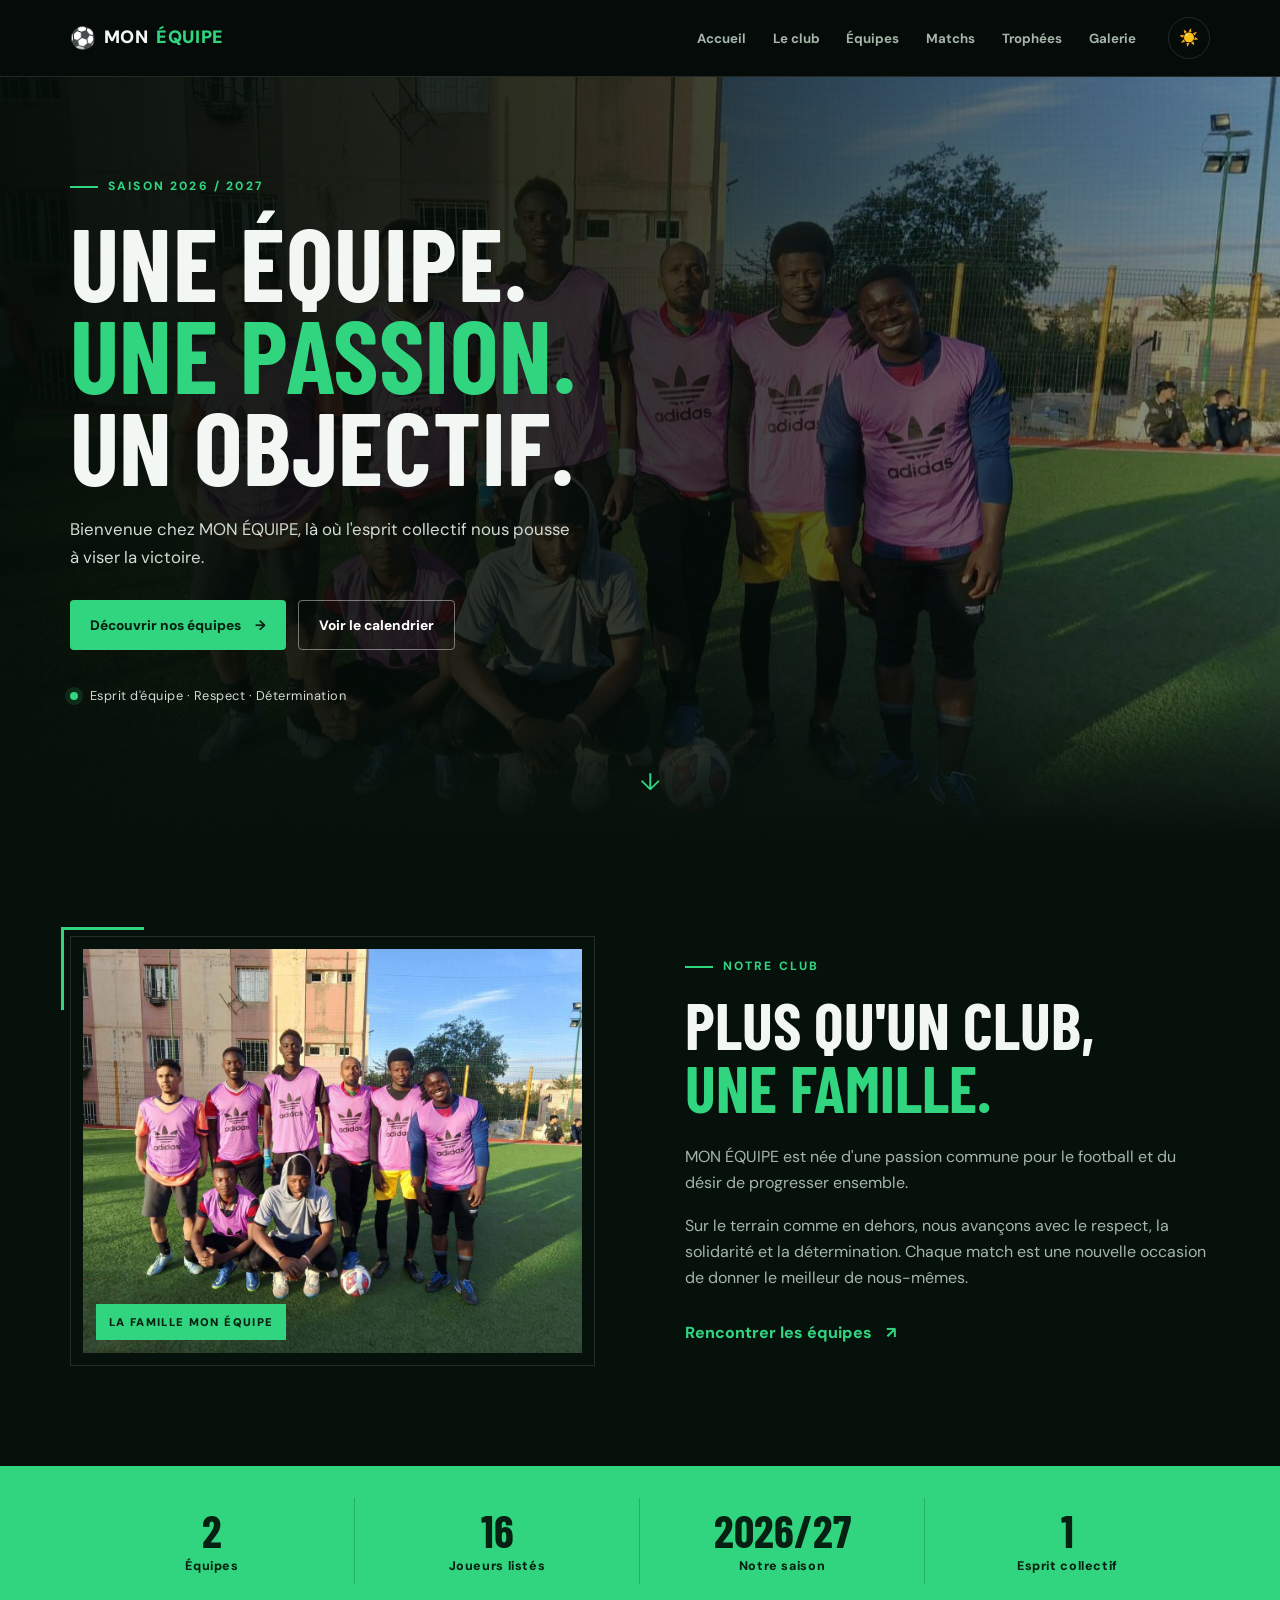
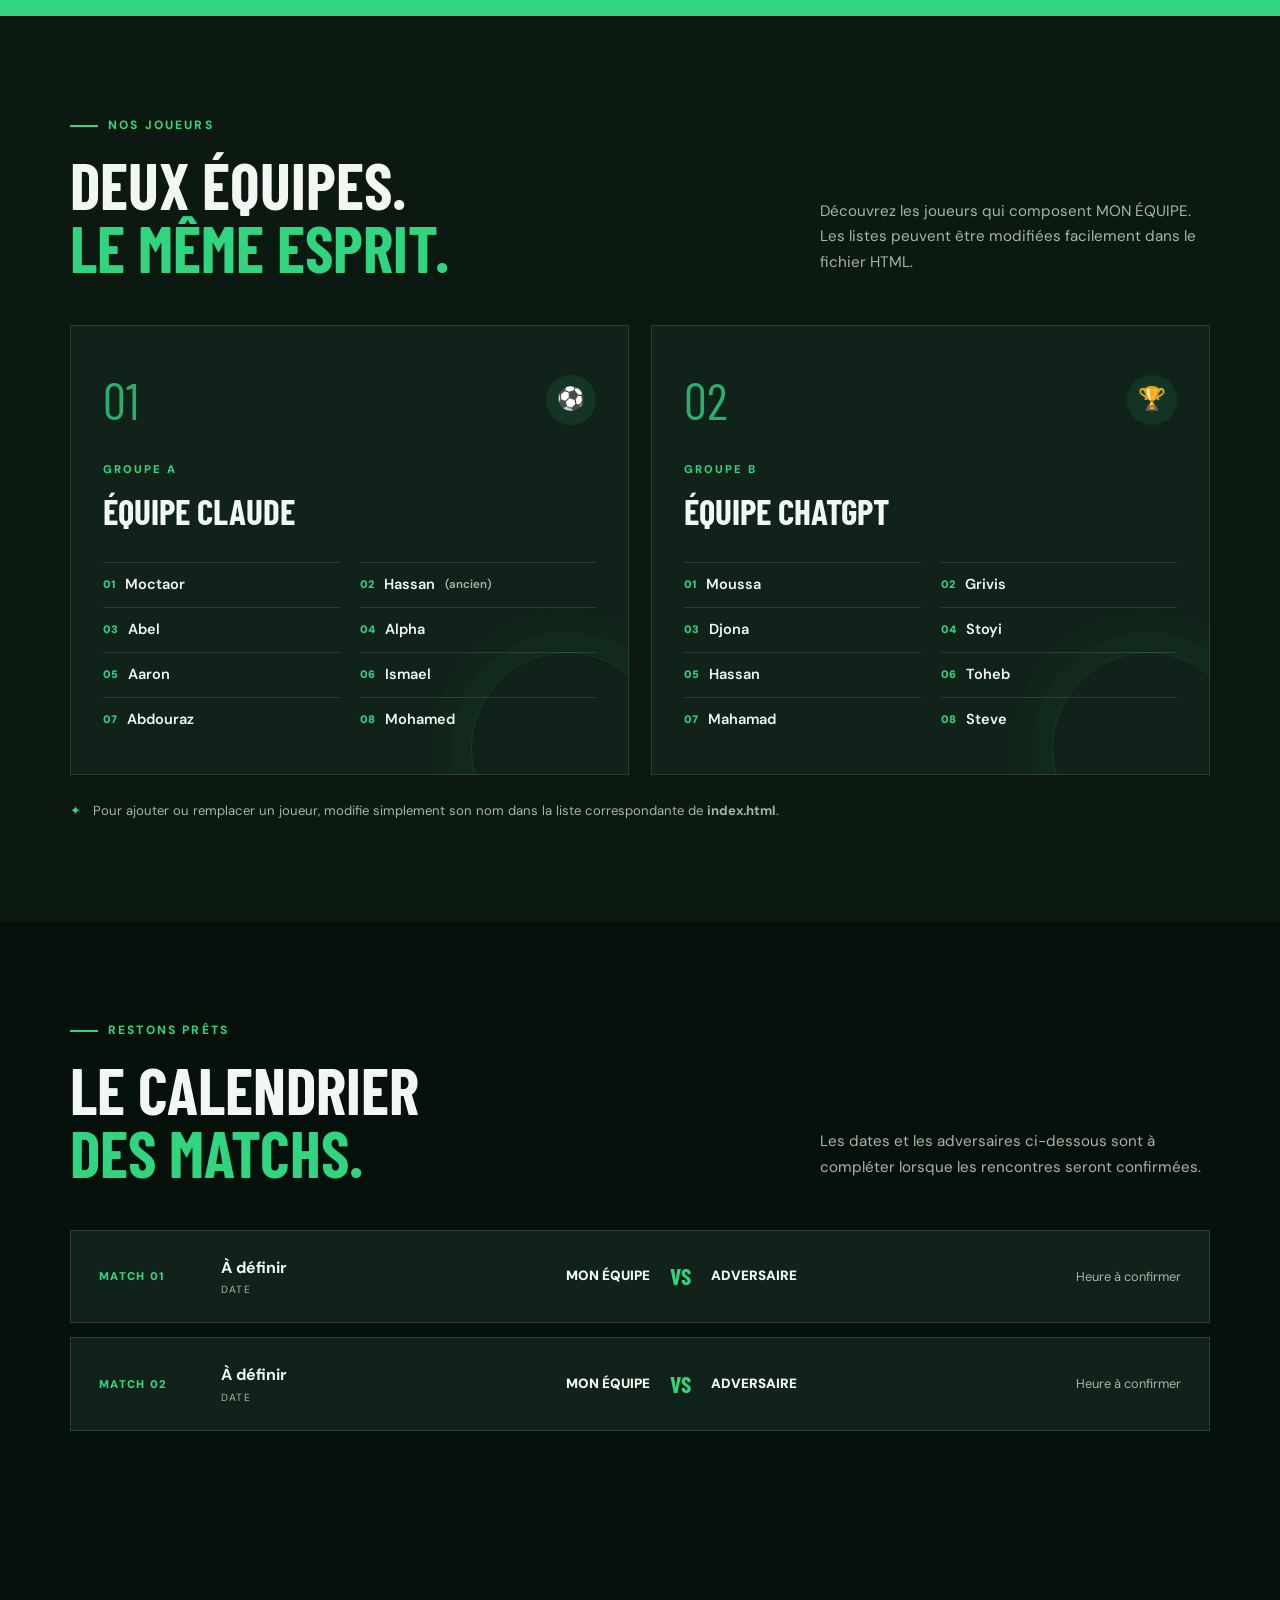
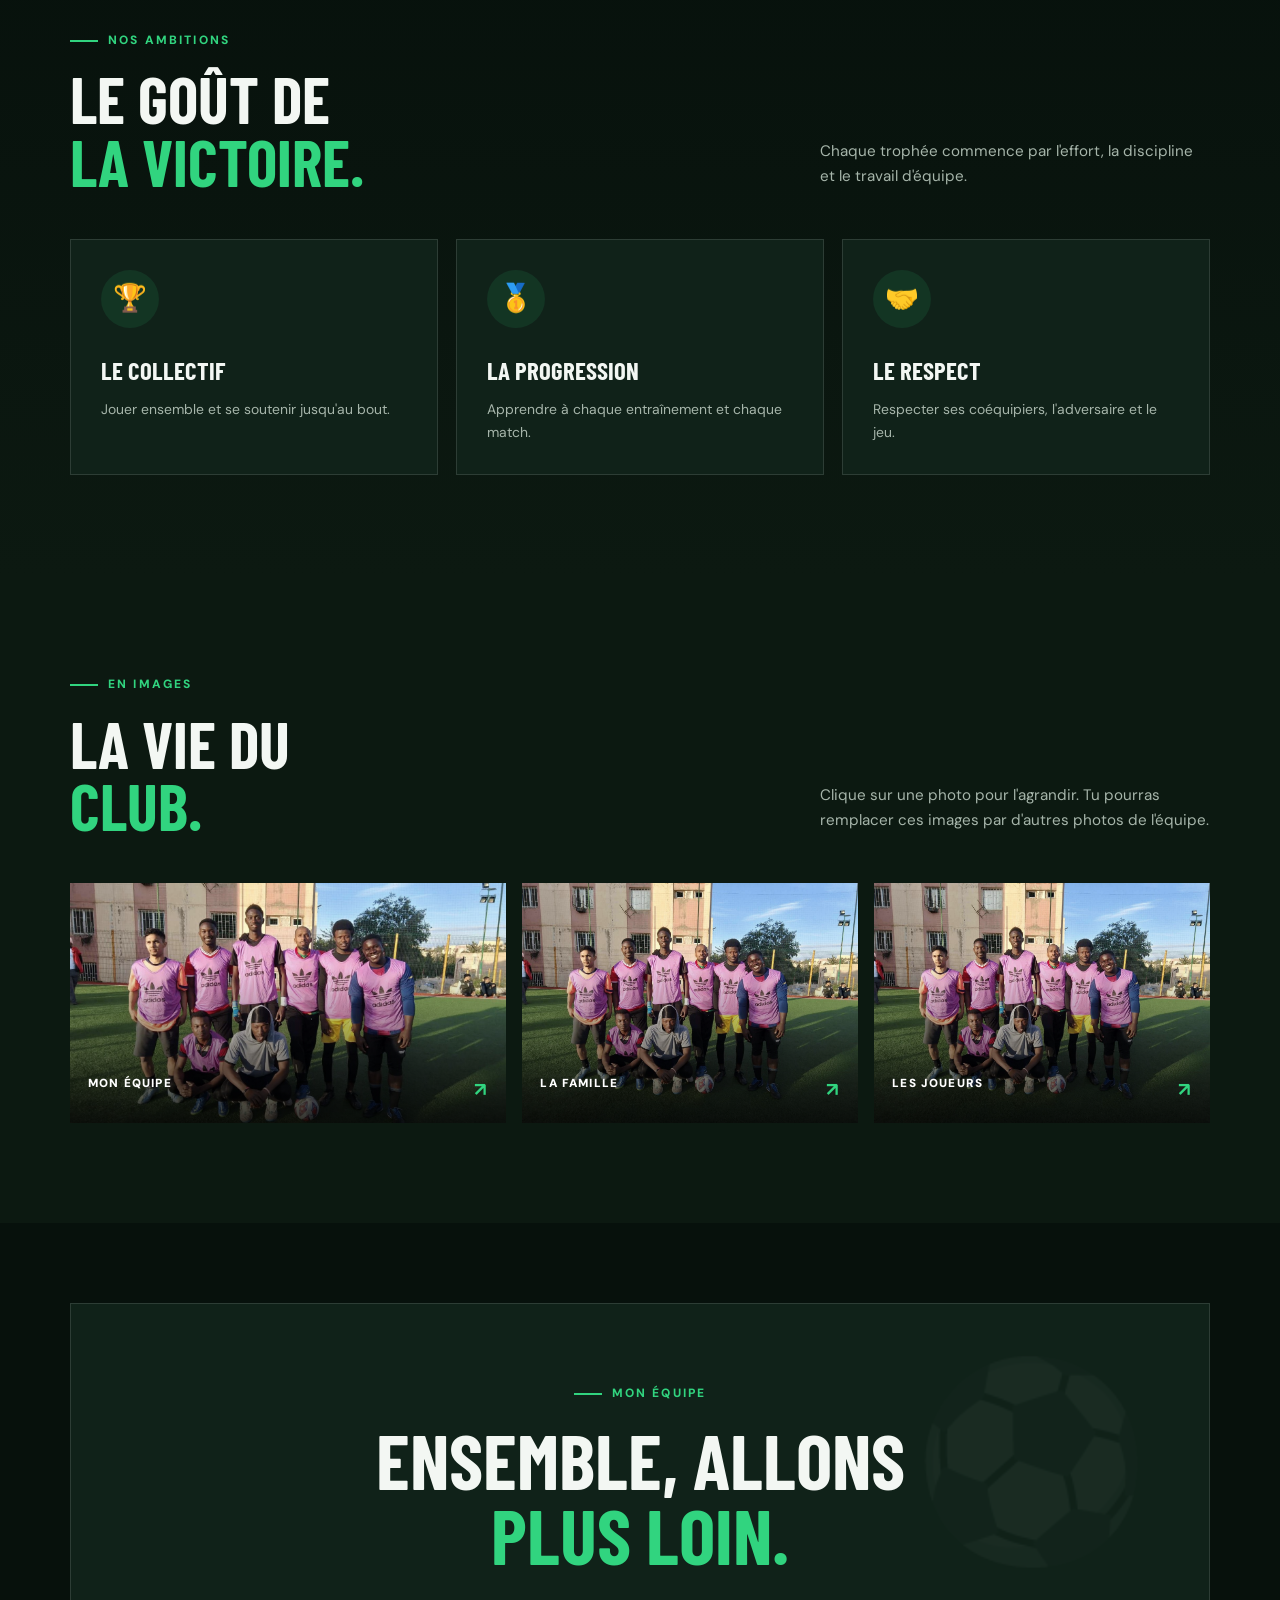
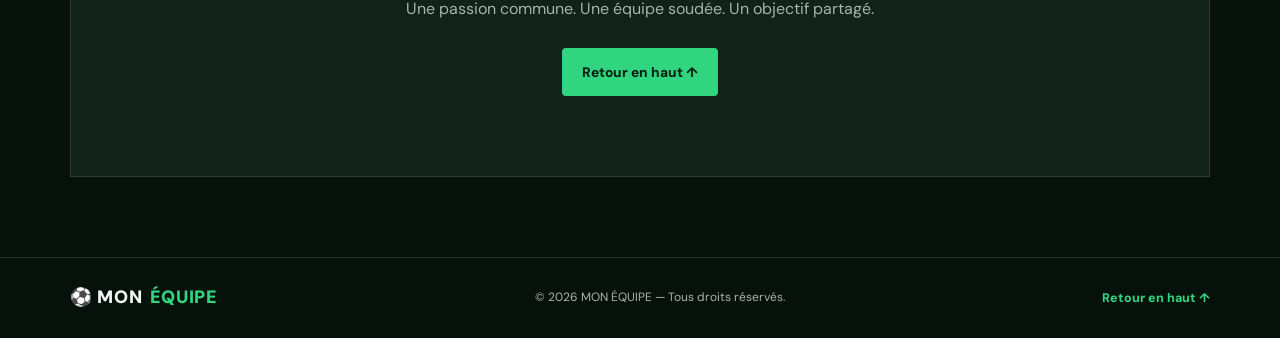
==== commit df052ad5: "Mise à jour complète du site" ====
--- a/ismo.html
+++ b/ismo.html
@@ -1,231 +1,92 @@
 <!DOCTYPE html>
 <html lang="fr">
+<head>
+  <meta charset="UTF-8">
+  <meta name="viewport" content="width=device-width, initial-scale=1.0">
+  <meta name="theme-color" content="#07110c">
+  <meta name="description" content="MON ÉQUIPE — une équipe, une passion, un objectif : la victoire.">
+  <title>MON ÉQUIPE | Football</title>
+  <link rel="stylesheet" href="isma.css">
+</head>
+<body>
+  <header class="site-header">
+    <nav class="navbar container" aria-label="Navigation principale">
+      <a class="logo" href="#accueil" aria-label="MON ÉQUIPE, accueil"><span class="logo-ball">⚽</span> MON <span>ÉQUIPE</span></a>
+      <button class="menu-btn" id="menuBtn" aria-label="Ouvrir le menu" aria-expanded="false" aria-controls="menu">☰</button>
+      <ul class="menu" id="menu">
+        <li><a href="#accueil">Accueil</a></li><li><a href="#club">Le club</a></li><li><a href="#equipe">Équipes</a></li><li><a href="#matchs">Matchs</a></li><li><a href="#trophees">Trophées</a></li><li><a href="#galerie">Galerie</a></li>
+      </ul>
+      <button id="themeBtn" class="theme-btn" aria-label="Activer le thème clair" title="Changer de thème">☀️</button>
+    </nav>
+  </header>
 
-<head>
-    <meta charset="UTF-8">
-    <meta name="viewport" content="width=device-width, initial-scale=1.0">
-    <meta name="theme-color" content="#07110c">
-    <meta name="description" content="MON ÉQUIPE — une équipe, une passion, un objectif : la victoire.">
-    <title>MON ÉQUIPE | Football</title>
-    <link rel="stylesheet" href="isma.css">
-</head>
+  <main>
+    <section id="accueil" class="hero">
+      <div class="hero-overlay"></div>
+      <div class="hero-content container">
+        <p class="eyebrow"><span></span> SAISON 2026 / 2027</p>
+        <h1>UNE ÉQUIPE.<br><span>UNE PASSION.</span><br>UN OBJECTIF.</h1>
+        <p class="hero-description">Bienvenue chez MON ÉQUIPE, là où l'esprit collectif nous pousse à viser la victoire.</p>
+        <div class="hero-actions"><a class="btn btn-primary" href="#equipe">Découvrir nos équipes <span aria-hidden="true">→</span></a><a class="btn btn-outline" href="#matchs">Voir le calendrier</a></div>
+        <div class="hero-note"><span class="live-dot"></span> Esprit d'équipe · Respect · Détermination</div>
+      </div>
+      <a class="scroll-cue" href="#club" aria-label="Défiler vers la présentation">↓</a>
+    </section>
 
-<body>
-    <header class="site-header">
-        <nav class="navbar container" aria-label="Navigation principale">
-            <a class="logo" href="#accueil"><span class="logo-ball">⚽</span> MON <span>ÉQUIPE</span></a>
-            <button class="menu-btn" id="menuBtn" aria-label="Ouvrir le menu" aria-expanded="false"
-                aria-controls="menu">☰</button>
-            <ul class="menu" id="menu">
-                <li><a href="#accueil">Accueil</a></li>
-                <li><a href="#club">Le club</a></li>
-                <li><a href="#equipe">Équipes</a></li>
-                <li><a href="#matchs">Matchs</a></li>
-                <li><a href="#trophees">Trophées</a></li>
-                <li><a href="#galerie">Galerie</a></li>
-            </ul>
-            <button id="themeBtn" class="theme-btn" aria-label="Activer le thème clair"
-                title="Changer de thème">☀️</button>
-        </nav>
-    </header>
+    <section id="club" class="presentation section-pad">
+      <div class="container presentation-grid">
+        <div class="presentation-image image-frame"><img src="5906934506231370193.jpg" alt="Les joueurs de MON ÉQUIPE" loading="lazy"><span class="image-label">LA FAMILLE MON ÉQUIPE</span></div>
+        <div class="presentation-text">
+          <p class="eyebrow"><span></span> NOTRE CLUB</p>
+          <h2>Plus qu'un club,<br><span>une famille.</span></h2>
+          <p>MON ÉQUIPE est née d'une passion commune pour le football et du désir de progresser ensemble.</p>
+          <p>Sur le terrain comme en dehors, nous avançons avec le respect, la solidarité et la détermination. Chaque match est une nouvelle occasion de donner le meilleur de nous-mêmes.</p>
+          <a class="text-link" href="#equipe">Rencontrer les équipes <span aria-hidden="true">↗</span></a>
+        </div>
+      </div>
+    </section>
 
-    <main>
-        <section id="accueil" class="hero">
-            <div class="hero-overlay"></div>
-            <div class="hero-content container">
-                <p class="eyebrow"><span></span> SAISON 2026 / 2027</p>
-                <h1>UNE ÉQUIPE.<br><span>UNE PASSION.</span><br>UN OBJECTIF.</h1>
-                <p class="hero-description">Bienvenue chez MON ÉQUIPE, là où l'esprit collectif nous pousse à viser la
-                    victoire.</p>
-                <div class="hero-actions">
-                    <a class="btn btn-primary" href="#equipe">Découvrir nos équipes <span>→</span></a>
-                    <a class="btn btn-outline" href="#matchs">Voir le calendrier</a>
-                </div>
-                <div class="hero-note"><span class="live-dot"></span> Esprit d'équipe · Respect · Détermination</div>
-            </div>
-            <a class="scroll-cue" href="#club" aria-label="Défiler vers la présentation">↓</a>
-        </section>
+    <section class="stats-band" aria-label="Chiffres du club"><div class="container stats-grid">
+      <div class="stat"><strong class="counter" data-target="2">2</strong><span>Équipes</span></div>
+      <div class="stat"><strong class="counter" data-target="16">16</strong><span>Joueurs listés</span></div>
+      <div class="stat"><strong>2026/27</strong><span>Notre saison</span></div>
+      <div class="stat"><strong>1</strong><span>Esprit collectif</span></div>
+    </div></section>
 
-        <section id="club" class="presentation section-pad">
-            <div class="container presentation-grid">
-                <div class="presentation-image image-frame">
-                    <img src="5906934506231370193.jpg" alt="Les joueurs de MON ÉQUIPE" loading="lazy">
-                    <span class="image-label">LA FAMILLE MON ÉQUIPE</span>
-                </div>
-                <div class="presentation-text">
-                    <p class="eyebrow"><span></span> NOTRE CLUB</p>
-                    <h2>Plus qu'un club,<br><span>une famille.</span></h2>
-                    <p>MON ÉQUIPE est née d'une passion commune pour le football et du désir de progresser ensemble.</p>
-                    <p>Sur le terrain comme en dehors, nous avançons avec le respect, la solidarité et la détermination.
-                    </p>
-                    <a class="text-link" href="#equipe">Rencontrer les équipes ↗</a>
-                </div>
-            </div>
-        </section>
+    <section id="equipe" class="section-pad section-dark">
+      <div class="container">
+        <div class="section-heading"><div><p class="eyebrow"><span></span> NOS JOUEURS</p><h2>Deux équipes.<br><span>Le même esprit.</span></h2></div><p class="section-intro">Découvrez les joueurs qui composent MON ÉQUIPE. Les listes peuvent être modifiées facilement dans le fichier HTML.</p></div>
+        <div class="team-grid">
+          <article class="team-card team-card-one"><div class="team-card-top"><span class="team-index">01</span><span class="team-badge">⚽</span></div><p class="team-kicker">GROUPE A</p><h3>Équipe Claude</h3><ol class="player-list"><li>Moctaor</li><li>Hassan <small>(ancien)</small></li><li>Abel</li><li>Alpha</li><li>Aaron</li><li>Ismael</li><li>Abdouraz</li><li>Mohamed</li></ol></article>
+          <article class="team-card team-card-two"><div class="team-card-top"><span class="team-index">02</span><span class="team-badge">🏆</span></div><p class="team-kicker">GROUPE B</p><h3>Équipe ChatGPT</h3><ol class="player-list"><li>Moussa</li><li>Grivis</li><li>Djona</li><li>Stoyi</li><li>Hassan</li><li>Toheb</li><li>Mahamad</li><li>Steve</li></ol></article>
+        </div>
+        <p class="edit-tip"><span aria-hidden="true">✦</span> Pour ajouter ou remplacer un joueur, modifie simplement son nom dans la liste correspondante de <strong>index.html</strong>.</p>
+      </div>
+    </section>
 
-        <section class="stats-band" aria-label="Chiffres du club">
-            <div class="container stats-grid">
-                <div class="stat"><strong class="counter" data-target="2">2</strong><span>Équipes</span></div>
-                <div class="stat"><strong class="counter" data-target="16">16</strong><span>Joueurs listés</span></div>
-                <div class="stat"><strong>2026/27</strong><span>Notre saison</span></div>
-                <div class="stat"><strong>1</strong><span>Esprit collectif</span></div>
-            </div>
-        </section>
+    <section id="matchs" class="section-pad">
+      <div class="container"><div class="section-heading"><div><p class="eyebrow"><span></span> RESTONS PRÊTS</p><h2>Le calendrier<br><span>des matchs.</span></h2></div><p class="section-intro">Les dates et les adversaires ci-dessous sont à compléter lorsque les rencontres seront confirmées.</p></div>
+        <div class="match-list">
+          <article class="match-card"><div class="match-number">MATCH 01</div><div class="match-date"><strong>À définir</strong><span>DATE</span></div><div class="match-teams"><span>MON ÉQUIPE</span><b>VS</b><span>ADVERSAIRE</span></div><div class="match-time">Heure à confirmer</div></article>
+          <article class="match-card"><div class="match-number">MATCH 02</div><div class="match-date"><strong>À définir</strong><span>DATE</span></div><div class="match-teams"><span>MON ÉQUIPE</span><b>VS</b><span>ADVERSAIRE</span></div><div class="match-time">Heure à confirmer</div></article>
+        </div>
+      </div>
+    </section>
 
-        <section id="equipe" class="section-pad section-dark">
-            <div class="container">
-                <div class="section-heading">
-                    <div>
-                        <p class="eyebrow"><span></span> NOS JOUEURS</p>
-                        <h2>Deux équipes.<br><span>Le même esprit.</span></h2>
-                    </div>
-                    <p class="section-intro">Découvrez les joueurs qui composent MON ÉQUIPE.</p>
-                </div>
-                <div class="team-grid">
-                    <article class="team-card team-card-one">
-                        <div class="team-card-top"><span class="team-index">01</span><span class="team-badge">⚽</span>
-                        </div>
-                        <p class="team-kicker">GROUPE A</p>
-                        <h3>Équipe Claude</h3>
-                        <ol class="player-list">
-                            <li>Moctaor</li>
-                            <li>Hassan <small>(ancien)</small></li>
-                            <li>Abel</li>
-                            <li>Alpha</li>
-                            <li>Aaron</li>
-                            <li>Ismael</li>
-                            <li>Abdouraz</li>
-                            <li>Mohamed</li>
-                        </ol>
-                    </article>
-                    <article class="team-card team-card-two">
-                        <div class="team-card-top"><span class="team-index">02</span><span class="team-badge">🏆</span>
-                        </div>
-                        <p class="team-kicker">GROUPE B</p>
-                        <h3>Équipe ChatGPT</h3>
-                        <ol class="player-list">
-                            <li>Moussa</li>
-                            <li>Grivis</li>
-                            <li>Djona</li>
-                            <li>Stoyi</li>
-                            <li>Hassan</li>
-                            <li>Toheb</li>
-                            <li>Mahamad</li>
-                            <li>Steve</li>
-                        </ol>
-                    </article>
-                </div>
-                <p class="edit-tip">✦ Pour changer un nom, modifie le texte dans la liste correspondante.</p>
-            </div>
-        </section>
+    <section id="trophees" class="section-pad trophy-section"><div class="container"><div class="section-heading"><div><p class="eyebrow"><span></span> NOS AMBITIONS</p><h2>Le goût de<br><span>la victoire.</span></h2></div><p class="section-intro">Chaque trophée commence par l'effort, la discipline et le travail d'équipe.</p></div>
+      <div class="trophy-grid"><article class="trophy-card"><span>🏆</span><h3>Le collectif</h3><p>Jouer ensemble et se soutenir jusqu'au bout.</p></article><article class="trophy-card"><span>🥇</span><h3>La progression</h3><p>Apprendre à chaque entraînement et chaque match.</p></article><article class="trophy-card"><span>🤝</span><h3>Le respect</h3><p>Respecter ses coéquipiers, l'adversaire et le jeu.</p></article></div>
+    </div></section>
 
-        <section id="matchs" class="section-pad">
-            <div class="container">
-                <div class="section-heading">
-                    <div>
-                        <p class="eyebrow"><span></span> RESTONS PRÊTS</p>
-                        <h2>Le calendrier<br><span>des matchs.</span></h2>
-                    </div>
-                    <p class="section-intro">Les dates et les adversaires seront ajoutés quand les rencontres seront
-                        confirmées.</p>
-                </div>
-                <div class="match-list">
-                    <article class="match-card">
-                        <div class="match-number">MATCH 01</div>
-                        <div class="match-date"><strong>À définir</strong><span>DATE</span></div>
-                        <div class="match-teams"><span>MON ÉQUIPE</span><b>VS</b><span>ADVERSAIRE</span></div>
-                        <div class="match-time">Heure à confirmer</div>
-                    </article>
-                    <article class="match-card">
-                        <div class="match-number">MATCH 02</div>
-                        <div class="match-date"><strong>À définir</strong><span>DATE</span></div>
-                        <div class="match-teams"><span>MON ÉQUIPE</span><b>VS</b><span>ADVERSAIRE</span></div>
-                        <div class="match-time">Heure à confirmer</div>
-                    </article>
-                </div>
-            </div>
-        </section>
+    <section id="galerie" class="section-pad section-dark"><div class="container"><div class="section-heading"><div><p class="eyebrow"><span></span> EN IMAGES</p><h2>La vie du<br><span>club.</span></h2></div><p class="section-intro">Clique sur une photo pour l'agrandir. Tu pourras remplacer ces images par d'autres photos de l'équipe.</p></div>
+      <div class="gallery-grid"><button class="gallery-item gallery-large" data-gallery-image="5906934506231370193.jpg" aria-label="Agrandir la photo de l'équipe"><img src="5906934506231370193.jpg" alt="Photo de MON ÉQUIPE" loading="lazy"><span>MON ÉQUIPE <b>↗</b></span></button><button class="gallery-item" data-gallery-image="5906934506231370193.jpg" aria-label="Agrandir la photo du club"><img src="5906934506231370193.jpg" alt="La famille du club" loading="lazy"><span>LA FAMILLE <b>↗</b></span></button><button class="gallery-item" data-gallery-image="5906934506231370193.jpg" aria-label="Agrandir la photo des joueurs"><img src="5906934506231370193.jpg" alt="Les joueurs du club" loading="lazy"><span>LES JOUEURS <b>↗</b></span></button></div>
+    </div></section>
 
-        <section id="trophees" class="section-pad trophy-section">
-            <div class="container">
-                <div class="section-heading">
-                    <div>
-                        <p class="eyebrow"><span></span> NOS AMBITIONS</p>
-                        <h2>Le goût de<br><span>la victoire.</span></h2>
-                    </div>
-                    <p class="section-intro">Chaque trophée commence par l'effort, la discipline et le travail d'équipe.
-                    </p>
-                </div>
-                <div class="trophy-grid">
-                    <article class="trophy-card"><span>🏆</span>
-                        <h3>Le collectif</h3>
-                        <p>Jouer ensemble et se soutenir jusqu'au bout.</p>
-                    </article>
-                    <article class="trophy-card"><span>🥇</span>
-                        <h3>La progression</h3>
-                        <p>Apprendre à chaque entraînement et chaque match.</p>
-                    </article>
-                    <article class="trophy-card"><span>🤝</span>
-                        <h3>Le respect</h3>
-                        <p>Respecter ses coéquipiers, l'adversaire et le jeu.</p>
-                    </article>
-                </div>
-            </div>
-        </section>
+    <section class="contact-section section-pad"><div class="container contact-panel"><p class="eyebrow"><span></span> MON ÉQUIPE</p><h2>Ensemble, allons<br><span>plus loin.</span></h2><p>Une passion commune. Une équipe soudée. Un objectif partagé.</p><a class="btn btn-primary" href="#accueil">Retour en haut ↑</a></div></section>
+  </main>
 
-        <section id="galerie" class="section-pad section-dark">
-            <div class="container">
-                <div class="section-heading">
-                    <div>
-                        <p class="eyebrow"><span></span> EN IMAGES</p>
-                        <h2>La vie du<br><span>club.</span></h2>
-                    </div>
-                    <p class="section-intro">Clique sur une photo pour l'agrandir. Tu peux remplacer les images par tes
-                        propres photos.</p>
-                </div>
-                <div class="gallery-grid">
-                    <button class="gallery-item gallery-large" data-gallery-image="5906934506231370193.jpg"
-                        aria-label="Agrandir la photo de l'équipe">
-                        <img src="5906934506231370193.jpg" alt="Photo de MON ÉQUIPE" loading="lazy"><span>MON ÉQUIPE
-                            <b>↗</b></span>
-                    </button>
-                    <button class="gallery-item" data-gallery-image="5906934506231370193.jpg"
-                        aria-label="Agrandir la photo du club">
-                        <img src="5906934506231370193.jpg" alt="La famille du club" loading="lazy"><span>LA FAMILLE
-                            <b>↗</b></span>
-                    </button>
-                    <button class="gallery-item" data-gallery-image="5906934506231370193.jpg"
-                        aria-label="Agrandir la photo des joueurs">
-                        <img src="5906934506231370193.jpg" alt="Les joueurs du club" loading="lazy"><span>LES JOUEURS
-                            <b>↗</b></span>
-                    </button>
-                </div>
-            </div>
-        </section>
+  <footer class="site-footer"><div class="container footer-content"><a class="logo" href="#accueil">⚽ MON <span>ÉQUIPE</span></a><p>© <span id="year">2026</span> MON ÉQUIPE — Tous droits réservés.</p><a href="#accueil" class="footer-top">Retour en haut ↑</a></div></footer>
 
-        <section class="contact-section section-pad">
-            <div class="container contact-panel">
-                <p class="eyebrow"><span></span> MON ÉQUIPE</p>
-                <h2>Ensemble, allons<br><span>plus loin.</span></h2>
-                <p>Une passion commune. Une équipe soudée. Un objectif partagé.</p>
-                <a class="btn btn-primary" href="#accueil">Retour en haut ↑</a>
-            </div>
-        </section>
-    </main>
-
-    <footer class="site-footer">
-        <div class="container footer-content">
-            <a class="logo" href="#accueil">⚽ MON <span>ÉQUIPE</span></a>
-            <p>© <span id="year">2026</span> MON ÉQUIPE — Tous droits réservés.</p>
-            <a href="#accueil" class="footer-top">Retour en haut ↑</a>
-        </div>
-    </footer>
-
-    <div class="lightbox" id="lightbox" aria-hidden="true" role="dialog" aria-label="Photo agrandie">
-        <button class="lightbox-close" id="lightboxClose" aria-label="Fermer la photo">×</button>
-        <img id="lightboxImage" src="" alt="Photo agrandie de MON ÉQUIPE">
-    </div>
-    <script src="script.js"></script>
+  <div class="lightbox" id="lightbox" aria-hidden="true" role="dialog" aria-label="Photo agrandie"><button class="lightbox-close" id="lightboxClose" aria-label="Fermer la photo">×</button><img id="lightboxImage" src="" alt="Photo agrandie de MON ÉQUIPE"></div>
+  <script src="script.js"></script>
 </body>
-
-</html>+</html>
--- a/isma.css
+++ b/isma.css
@@ -1,1033 +1,7 @@
 @import url('https://fonts.googleapis.com/css2?family=Barlow+Condensed:wght@500;600;700;800;900&family=DM+Sans:wght@400;500;600;700&display=swap');
-
-:root {
-    --bg: #07110c;
-    --bg-soft: #0c1911;
-    --panel: #102219;
-    --text: #f3f7f3;
-    --muted: #a6b5aa;
-    --accent: #31d47f;
-    --line: rgba(255, 255, 255, .12);
-    --header: rgba(5, 12, 8, .9);
-    --shadow: 0 20px 60px rgba(0, 0, 0, .25);
-    --heading: 'Barlow Condensed', Impact, sans-serif;
-    --body: 'DM Sans', Arial, sans-serif;
-    scroll-behavior: smooth;
-    scroll-padding-top: 90px;
-}
-
-* {
-    box-sizing: border-box;
-}
-
-body {
-    margin: 0;
-    background: var(--bg);
-    color: var(--text);
-    font-family: var(--body);
-    line-height: 1.65;
-}
-
-body.light-theme {
-    --bg: #f4f8f4;
-    --bg-soft: #eaf1eb;
-    --panel: #fff;
-    --text: #122218;
-    --muted: #526459;
-    --line: rgba(12, 34, 20, .14);
-    --header: rgba(247, 251, 247, .92);
-    --shadow: 0 20px 60px rgba(18, 45, 26, .1);
-}
-
-img {
-    display: block;
-    width: 100%;
-    height: 100%;
-    object-fit: cover;
-}
-
-a {
-    color: inherit;
-    text-decoration: none;
-}
-
-button {
-    font: inherit;
-    cursor: pointer;
-}
-
-.container {
-    width: min(1140px, calc(100% - 40px));
-    margin-inline: auto;
-}
-
-.site-header {
-    position: sticky;
-    top: 0;
-    z-index: 100;
-    background: var(--header);
-    backdrop-filter: blur(16px);
-    border-bottom: 1px solid var(--line);
-}
-
-.navbar {
-    min-height: 76px;
-    display: flex;
-    align-items: center;
-    gap: 30px;
-}
-
-.logo {
-    display: inline-flex;
-    align-items: center;
-    gap: 7px;
-    font-weight: 900;
-    letter-spacing: .04em;
-    font-size: 1.12rem;
-    white-space: nowrap;
-}
-
-.logo span:last-child {
-    color: var(--accent);
-}
-
-.logo-ball {
-    font-size: 1.3rem;
-}
-
-.menu {
-    display: flex;
-    align-items: center;
-    gap: clamp(14px, 2.1vw, 28px);
-    list-style: none;
-    padding: 0;
-    margin: 0 0 0 auto;
-}
-
-.menu a {
-    font-size: .83rem;
-    color: var(--muted);
-    font-weight: 700;
-    transition: color .2s;
-}
-
-.menu a:hover,
-.menu a:focus-visible {
-    color: var(--accent);
-}
-
-.menu-btn,
-.theme-btn {
-    border: 1px solid var(--line);
-    background: transparent;
-    color: var(--text);
-    width: 42px;
-    height: 42px;
-    border-radius: 50%;
-}
-
-.menu-btn {
-    display: none;
-    font-size: 1.2rem;
-}
-
-.theme-btn {
-    margin-left: 2px;
-}
-
-.hero {
-    min-height: 660px;
-    display: flex;
-    align-items: center;
-    position: relative;
-    overflow: hidden;
-    background:
-        linear-gradient(90deg, rgba(4, 12, 7, .96), rgba(4, 12, 7, .82) 48%, rgba(4, 12, 7, .4)),
-        url('5906934506231370193.jpg') center 45% / cover no-repeat;
-}
-
-.hero:after {
-    content: '';
-    position: absolute;
-    inset: auto 0 0;
-    height: 150px;
-    background: linear-gradient(transparent, var(--bg));
-    pointer-events: none;
-}
-
-.hero-content {
-    position: relative;
-    z-index: 1;
-    padding-block: 100px 130px;
-}
-
-.eyebrow {
-    margin: 0 0 18px;
-    color: var(--accent);
-    font-size: .75rem;
-    font-weight: 800;
-    letter-spacing: .18em;
-    display: flex;
-    align-items: center;
-    gap: 10px;
-}
-
-.eyebrow span {
-    display: inline-block;
-    width: 28px;
-    height: 2px;
-    background: var(--accent);
-}
-
-h1,
-h2,
-h3,
-p {
-    margin-top: 0;
-}
-
-.hero h1 {
-    font-family: var(--heading);
-    font-size: clamp(3.5rem, 8vw, 7rem);
-    line-height: .9;
-    letter-spacing: .01em;
-    margin: 0 0 25px;
-    text-transform: uppercase;
-    max-width: 750px;
-}
-
-.hero h1 span,
-.presentation h2 span,
-.section-heading h2 span,
-.contact-panel h2 span {
-    color: var(--accent);
-}
-
-.hero-description {
-    max-width: 510px;
-    color: #d1ddd4;
-    font-size: 1.05rem;
-    margin-bottom: 28px;
-}
-
-.hero-actions {
-    display: flex;
-    flex-wrap: wrap;
-    gap: 12px;
-}
-
-.btn {
-    min-height: 48px;
-    padding: 13px 20px;
-    display: inline-flex;
-    align-items: center;
-    justify-content: center;
-    gap: 14px;
-    font-size: .86rem;
-    font-weight: 800;
-    border-radius: 4px;
-    transition: transform .2s, background .2s, border-color .2s;
-}
-
-.btn:hover {
-    transform: translateY(-2px);
-}
-
-.btn-primary {
-    background: var(--accent);
-    color: #062011;
-}
-
-.btn-primary:hover {
-    background: #57e99a;
-}
-
-.btn-outline {
-    border: 1px solid rgba(255, 255, 255, .42);
-    color: #fff;
-}
-
-.btn-outline:hover {
-    border-color: var(--accent);
-    color: var(--accent);
-}
-
-.hero-note {
-    margin-top: 35px;
-    color: #d0dbd3;
-    font-size: .8rem;
-    letter-spacing: .04em;
-}
-
-.live-dot {
-    display: inline-block;
-    width: 8px;
-    height: 8px;
-    background: var(--accent);
-    border-radius: 50%;
-    margin-right: 8px;
-    box-shadow: 0 0 0 5px rgba(49, 212, 127, .13);
-}
-
-.scroll-cue {
-    position: absolute;
-    z-index: 2;
-    bottom: 35px;
-    left: 50%;
-    font-size: 1.5rem;
-    color: var(--accent);
-}
-
-.section-pad {
-    padding: 100px 0;
-}
-
-.presentation-grid {
-    display: grid;
-    grid-template-columns: 1fr 1fr;
-    align-items: center;
-    gap: clamp(35px, 7vw, 90px);
-}
-
-.image-frame {
-    height: 430px;
-    position: relative;
-    padding: 12px;
-    border: 1px solid var(--line);
-}
-
-.image-frame:before {
-    content: '';
-    position: absolute;
-    left: -10px;
-    top: -10px;
-    width: 80px;
-    height: 80px;
-    border-left: 3px solid var(--accent);
-    border-top: 3px solid var(--accent);
-}
-
-.image-frame img {
-    position: relative;
-    z-index: 1;
-}
-
-.image-label {
-    position: absolute;
-    z-index: 2;
-    bottom: 25px;
-    left: 25px;
-    background: var(--accent);
-    color: #062011;
-    padding: 9px 13px;
-    font-size: .7rem;
-    font-weight: 900;
-    letter-spacing: .12em;
-}
-
-.presentation h2,
-.section-heading h2,
-.contact-panel h2 {
-    font-family: var(--heading);
-    font-size: clamp(2.7rem, 5vw, 4.5rem);
-    line-height: .98;
-    text-transform: uppercase;
-    margin: 0 0 24px;
-}
-
-.presentation-text>p:not(.eyebrow) {
-    color: var(--muted);
-    max-width: 540px;
-}
-
-.text-link {
-    display: inline-flex;
-    align-items: center;
-    gap: 14px;
-    color: var(--accent);
-    font-weight: 800;
-    margin-top: 12px;
-}
-
-.stats-band {
-    background: var(--accent);
-    color: #062011;
-    padding: 32px 0;
-}
-
-.stats-grid {
-    display: grid;
-    grid-template-columns: repeat(4, 1fr);
-}
-
-.stat {
-    padding: 8px 24px;
-    border-right: 1px solid rgba(4, 34, 16, .2);
-    display: flex;
-    flex-direction: column;
-    align-items: center;
-    text-align: center;
-}
-
-.stat:last-child {
-    border: 0;
-}
-
-.stat strong {
-    font-family: var(--heading);
-    font-size: 2.8rem;
-    line-height: 1.1;
-}
-
-.stat span {
-    font-size: .78rem;
-    font-weight: 800;
-    letter-spacing: .05em;
-}
-
-.section-dark {
-    background: var(--bg-soft);
-}
-
-.section-heading {
-    display: flex;
-    justify-content: space-between;
-    align-items: end;
-    gap: 40px;
-    margin-bottom: 45px;
-}
-
-.section-heading h2 {
-    margin-bottom: 0;
-}
-
-.section-intro {
-    max-width: 390px;
-    color: var(--muted);
-    font-size: .95rem;
-    margin-bottom: 5px;
-}
-
-.team-grid {
-    display: grid;
-    grid-template-columns: repeat(2, minmax(0, 1fr));
-    gap: 22px;
-}
-
-.team-card {
-    position: relative;
-    padding: 32px;
-    background: var(--panel);
-    border: 1px solid var(--line);
-    overflow: hidden;
-}
-
-.team-card:after {
-    content: '';
-    position: absolute;
-    right: -35px;
-    bottom: -70px;
-    width: 190px;
-    height: 190px;
-    border: 1px solid rgba(49, 212, 127, .15);
-    border-radius: 50%;
-    box-shadow: 0 0 0 20px rgba(49, 212, 127, .025), 0 0 0 40px rgba(49, 212, 127, .02);
-    pointer-events: none;
-}
-
-.team-card-top {
-    display: flex;
-    justify-content: space-between;
-    align-items: center;
-}
-
-.team-index {
-    font-family: var(--heading);
-    font-size: 3.2rem;
-    color: var(--accent);
-    opacity: .8;
-}
-
-.team-badge {
-    display: grid;
-    place-items: center;
-    width: 50px;
-    height: 50px;
-    background: rgba(49, 212, 127, .1);
-    border-radius: 50%;
-    font-size: 1.4rem;
-}
-
-.team-kicker {
-    font-size: .7rem;
-    letter-spacing: .18em;
-    font-weight: 800;
-    color: var(--accent);
-    margin: 18px 0 3px;
-}
-
-.team-card h3 {
-    font-family: var(--heading);
-    font-size: 2.2rem;
-    text-transform: uppercase;
-    margin: 0 0 22px;
-}
-
-.player-list {
-    position: relative;
-    z-index: 1;
-    list-style: none;
-    padding: 0;
-    margin: 0;
-    display: grid;
-    grid-template-columns: 1fr 1fr;
-    gap: 0 20px;
-    counter-reset: players;
-}
-
-.player-list li {
-    counter-increment: players;
-    display: flex;
-    align-items: center;
-    gap: 10px;
-    padding: 10px 0;
-    border-top: 1px solid var(--line);
-    font-size: .91rem;
-    font-weight: 600;
-}
-
-.player-list li:before {
-    content: counter(players, decimal-leading-zero);
-    font-size: .68rem;
-    color: var(--accent);
-    font-weight: 900;
-}
-
-.player-list small {
-    color: var(--muted);
-    font-size: .72rem;
-}
-
-.edit-tip {
-    margin: 25px 0 0;
-    color: var(--muted);
-    font-size: .82rem;
-}
-
-.edit-tip span {
-    color: var(--accent);
-    margin-right: 8px;
-}
-
-.match-list {
-    display: grid;
-    gap: 14px;
-}
-
-.match-card {
-    display: grid;
-    grid-template-columns: 100px 110px 1fr 150px;
-    align-items: center;
-    gap: 22px;
-    padding: 24px 28px;
-    border: 1px solid var(--line);
-    background: var(--panel);
-}
-
-.match-number {
-    color: var(--accent);
-    font-size: .7rem;
-    font-weight: 900;
-    letter-spacing: .12em;
-}
-
-.match-date {
-    display: flex;
-    flex-direction: column;
-}
-
-.match-date strong {
-    font-size: 1rem;
-}
-
-.match-date span {
-    color: var(--muted);
-    font-size: .65rem;
-    letter-spacing: .15em;
-}
-
-.match-teams {
-    display: flex;
-    justify-content: center;
-    align-items: center;
-    gap: 20px;
-    font-weight: 900;
-    font-size: .84rem;
-    text-align: center;
-}
-
-.match-teams b {
-    font-family: var(--heading);
-    font-size: 1.45rem;
-    color: var(--accent);
-}
-
-.match-time {
-    text-align: right;
-    color: var(--muted);
-    font-size: .8rem;
-}
-
-.trophy-section {
-    background: linear-gradient(180deg, var(--bg), var(--bg-soft));
-}
-
-.trophy-grid {
-    display: grid;
-    grid-template-columns: repeat(3, 1fr);
-    gap: 18px;
-}
-
-.trophy-card {
-    padding: 30px;
-    border: 1px solid var(--line);
-    background: var(--panel);
-}
-
-.trophy-card>span {
-    display: grid;
-    place-items: center;
-    width: 58px;
-    height: 58px;
-    background: rgba(49, 212, 127, .1);
-    border-radius: 50%;
-    font-size: 1.7rem;
-    margin-bottom: 22px;
-}
-
-.trophy-card h3 {
-    font-family: var(--heading);
-    font-size: 1.55rem;
-    text-transform: uppercase;
-    margin-bottom: 7px;
-}
-
-.trophy-card p {
-    color: var(--muted);
-    font-size: .87rem;
-    margin-bottom: 0;
-}
-
-.gallery-grid {
-    display: grid;
-    grid-template-columns: 1.3fr 1fr 1fr;
-    grid-template-rows: 240px;
-    gap: 16px;
-}
-
-.gallery-item {
-    position: relative;
-    min-width: 0;
-    overflow: hidden;
-    padding: 0;
-    border: 0;
-    background: #102219;
-    cursor: pointer;
-    text-align: left;
-}
-
-.gallery-item:after {
-    content: '';
-    position: absolute;
-    inset: 35% 0 0;
-    background: linear-gradient(transparent, rgba(0, 0, 0, .8));
-}
-
-.gallery-item img {
-    transition: transform .5s;
-    filter: saturate(.8);
-}
-
-.gallery-item:hover img {
-    transform: scale(1.06);
-}
-
-.gallery-item>span {
-    position: absolute;
-    z-index: 1;
-    bottom: 17px;
-    left: 18px;
-    right: 18px;
-    display: flex;
-    justify-content: space-between;
-    color: #fff;
-    font-size: .73rem;
-    font-weight: 900;
-    letter-spacing: .1em;
-}
-
-.gallery-item b {
-    color: var(--accent);
-    font-size: 1.2rem;
-}
-
-.contact-section {
-    padding: 80px 0;
-}
-
-.contact-panel {
-    position: relative;
-    overflow: hidden;
-    background: var(--panel);
-    border: 1px solid var(--line);
-    padding: clamp(35px, 7vw, 80px);
-    text-align: center;
-}
-
-.contact-panel:after {
-    content: '⚽';
-    position: absolute;
-    right: 5%;
-    top: 0;
-    font-size: 12rem;
-    opacity: .04;
-    pointer-events: none;
-}
-
-.contact-panel .eyebrow {
-    justify-content: center;
-}
-
-.contact-panel h2 {
-    font-size: clamp(3rem, 6vw, 5rem);
-}
-
-.contact-panel>p:not(.eyebrow) {
-    color: var(--muted);
-    margin-bottom: 25px;
-}
-
-.site-footer {
-    border-top: 1px solid var(--line);
-    padding: 25px 0;
-}
-
-.footer-content {
-    display: flex;
-    align-items: center;
-    justify-content: space-between;
-    gap: 20px;
-}
-
-.footer-content p {
-    margin: 0;
-    color: var(--muted);
-    font-size: .75rem;
-}
-
-.footer-top {
-    color: var(--accent);
-    font-size: .78rem;
-    font-weight: 800;
-}
-
-.lightbox {
-    position: fixed;
-    z-index: 300;
-    inset: 0;
-    background: rgba(0, 0, 0, .9);
-    display: none;
-    align-items: center;
-    justify-content: center;
-    padding: 30px;
-}
-
-.lightbox.open {
-    display: flex;
-}
-
-.lightbox img {
-    width: auto;
-    height: auto;
-    max-width: min(100%, 1000px);
-    max-height: 85vh;
-    object-fit: contain;
-    box-shadow: var(--shadow);
-}
-
-.lightbox-close {
-    position: absolute;
-    right: 25px;
-    top: 15px;
-    border: 0;
-    background: transparent;
-    color: white;
-    font-size: 3rem;
-    cursor: pointer;
-}
-
-.no-scroll {
-    overflow: hidden;
-}
-
-@media (max-width: 900px) {
-    .navbar {
-        gap: 14px;
-    }
-
-    .menu {
-        gap: 14px;
-    }
-
-    .menu a {
-        font-size: .76rem;
-    }
-
-    .hero {
-        min-height: 600px;
-    }
-
-    .presentation-grid {
-        gap: 35px;
-    }
-
-    .image-frame {
-        height: 350px;
-    }
-
-    .section-pad {
-        padding: 78px 0;
-    }
-
-    .match-card {
-        grid-template-columns: 80px 90px 1fr;
-        gap: 15px;
-    }
-
-    .match-time {
-        grid-column: 3;
-        text-align: center;
-    }
-
-    .match-teams {
-        gap: 12px;
-    }
-
-    .gallery-grid {
-        grid-template-rows: 200px;
-    }
-}
-
-@media (max-width: 700px) {
-    .container {
-        width: min(100% - 30px, 560px);
-    }
-
-    .navbar {
-        min-height: 66px;
-        flex-wrap: wrap;
-        justify-content: space-between;
-    }
-
-    .menu-btn {
-        display: block;
-        margin-left: auto;
-    }
-
-    .theme-btn {
-        margin-left: 0;
-    }
-
-    .menu {
-        display: none;
-        order: 4;
-        flex-basis: 100%;
-        padding: 8px 0 18px;
-        flex-direction: column;
-        align-items: stretch;
-        gap: 0;
-    }
-
-    .menu.open {
-        display: flex;
-    }
-
-    .menu li a {
-        display: block;
-        padding: 11px 5px;
-        border-top: 1px solid var(--line);
-        font-size: .9rem;
-    }
-
-    .hero {
-        min-height: 610px;
-        background-position: 58% center;
-    }
-
-    .hero-content {
-        padding-block: 80px 110px;
-    }
-
-    .hero h1 {
-        font-size: clamp(3.5rem, 15vw, 5.4rem);
-    }
-
-    .hero-description {
-        font-size: .95rem;
-    }
-
-    .hero-actions {
-        align-items: stretch;
-        flex-direction: column;
-        max-width: 300px;
-    }
-
-    .hero-actions .btn {
-        justify-content: space-between;
-    }
-
-    .section-pad {
-        padding: 65px 0;
-    }
-
-    .presentation-grid {
-        grid-template-columns: 1fr;
-    }
-
-    .presentation-image {
-        height: 300px;
-        order: 2;
-    }
-
-    .presentation-text {
-        order: 1;
-    }
-
-    .stats-grid {
-        grid-template-columns: 1fr 1fr;
-        row-gap: 20px;
-    }
-
-    .stat {
-        border-right: 0;
-        padding: 8px;
-    }
-
-    .stat:nth-child(odd) {
-        border-right: 1px solid rgba(4, 34, 16, .2);
-    }
-
-    .stat strong {
-        font-size: 2.4rem;
-    }
-
-    .section-heading {
-        display: block;
-        margin-bottom: 30px;
-    }
-
-    .section-intro {
-        margin-top: 20px;
-    }
-
-    .team-grid,
-    .trophy-grid {
-        grid-template-columns: 1fr;
-    }
-
-    .team-card {
-        padding: 25px;
-    }
-
-    .player-list {
-        gap: 0 12px;
-    }
-
-    .match-card {
-        grid-template-columns: 1fr 1fr;
-        padding: 20px;
-        gap: 12px;
-    }
-
-    .match-number {
-        grid-column: 1;
-    }
-
-    .match-date {
-        grid-column: 2;
-        grid-row: 1;
-        align-items: flex-end;
-    }
-
-    .match-teams {
-        grid-column: 1/-1;
-        grid-row: 2;
-        justify-content: space-between;
-        padding: 14px 0;
-        border-top: 1px solid var(--line);
-        border-bottom: 1px solid var(--line);
-    }
-
-    .match-teams span {
-        max-width: 40%;
-    }
-
-    .match-time {
-        grid-column: 1/-1;
-        text-align: left;
-    }
-
-    .gallery-grid {
-        grid-template-columns: 1fr 1fr;
-        grid-template-rows: 200px 160px;
-    }
-
-    .gallery-large {
-        grid-column: 1/-1;
-    }
-
-    .footer-content {
-        flex-direction: column;
-        text-align: center;
-    }
-
-    .contact-panel {
-        padding: 42px 20px;
-    }
-}
-
-@media (max-width: 380px) {
-    .logo {
-        font-size: .95rem;
-    }
-
-    .theme-btn,
-    .menu-btn {
-        width: 38px;
-        height: 38px;
-    }
-
-    .player-list {
-        grid-template-columns: 1fr;
-    }
-
-    .match-teams {
-        font-size: .7rem;
-        gap: 7px;
-    }
-
-    .hero h1 {
-        font-size: 3.2rem;
-    }
-}
-
-@media (prefers-reduced-motion: reduce) {
-
-    *,
-    *::before,
-    *::after {
-        scroll-behavior: auto !important;
-        transition: none !important;
-        animation: none !important;
-    }
-}+:root{--bg:#07110c;--bg-soft:#0c1911;--panel:#102219;--text:#f3f7f3;--muted:#a6b5aa;--accent:#31d47f;--accent-dark:#20a85f;--line:rgba(255,255,255,.12);--header:rgba(5,12,8,.9);--shadow:0 20px 60px rgba(0,0,0,.25);--heading:'Barlow Condensed',Impact,sans-serif;--body:'DM Sans',Arial,sans-serif;scroll-behavior:smooth;scroll-padding-top:90px}
+*{box-sizing:border-box}body{margin:0;background:var(--bg);color:var(--text);font-family:var(--body);line-height:1.65}body.light-theme{--bg:#f4f8f4;--bg-soft:#eaf1eb;--panel:#fff;--text:#122218;--muted:#526459;--line:rgba(12,34,20,.14);--header:rgba(247,251,247,.92);--shadow:0 20px 60px rgba(18,45,26,.1)}img{display:block;width:100%;height:100%;object-fit:cover}a{color:inherit;text-decoration:none}button{font:inherit}.container{width:min(1140px,calc(100% - 40px));margin-inline:auto}.site-header{position:sticky;top:0;z-index:100;background:var(--header);backdrop-filter:blur(16px);border-bottom:1px solid var(--line)}.navbar{min-height:76px;display:flex;align-items:center;gap:30px}.logo{display:inline-flex;align-items:center;gap:7px;font-weight:900;letter-spacing:.04em;font-size:1.12rem;white-space:nowrap}.logo span:last-child{color:var(--accent)}.logo-ball{font-size:1.3rem}.menu{display:flex;align-items:center;gap:clamp(14px,2.1vw,28px);list-style:none;padding:0;margin:0 0 0 auto}.menu a{font-size:.83rem;color:var(--muted);font-weight:700;transition:color .2s}.menu a:hover,.menu a:focus-visible{color:var(--accent)}.menu-btn,.theme-btn{border:1px solid var(--line);background:transparent;color:var(--text);width:42px;height:42px;border-radius:50%;cursor:pointer}.menu-btn{display:none;font-size:1.2rem}.theme-btn{margin-left:2px}.hero{min-height:660px;display:flex;align-items:center;position:relative;overflow:hidden;background:linear-gradient(90deg,rgba(4,12,7,.96) 0%,rgba(4,12,7,.82) 48%,rgba(4,12,7,.4) 100%),url('5906934506231370193.jpg') center 45%/cover no-repeat}.hero:after{content:'';position:absolute;inset:auto 0 0;height:150px;background:linear-gradient(transparent,var(--bg));pointer-events:none}.hero-content{position:relative;z-index:1;padding-block:100px 130px}.eyebrow{margin:0 0 18px;color:var(--accent);font-size:.75rem;font-weight:800;letter-spacing:.18em;display:flex;align-items:center;gap:10px}.eyebrow span{display:inline-block;width:28px;height:2px;background:var(--accent)}h1,h2,h3,p{margin-top:0}.hero h1{font-family:var(--heading);font-size:clamp(3.5rem,8vw,7rem);line-height:.9;letter-spacing:.01em;margin:0 0 25px;text-transform:uppercase;max-width:750px}.hero h1 span,.presentation h2 span,.section-heading h2 span,.contact-panel h2 span{color:var(--accent)}.hero-description{max-width:510px;color:#d1ddd4;font-size:1.05rem;margin-bottom:28px}.hero-actions{display:flex;flex-wrap:wrap;gap:12px}.btn{min-height:48px;padding:13px 20px;display:inline-flex;align-items:center;justify-content:center;gap:14px;font-size:.86rem;font-weight:800;border-radius:4px;transition:transform .2s,background .2s,border-color .2s}.btn:hover{transform:translateY(-2px)}.btn-primary{background:var(--accent);color:#062011}.btn-primary:hover{background:#57e99a}.btn-outline{border:1px solid rgba(255,255,255,.42);color:#fff}.btn-outline:hover{border-color:var(--accent);color:var(--accent)}.hero-note{margin-top:35px;color:#d0dbd3;font-size:.8rem;letter-spacing:.04em}.live-dot{display:inline-block;width:8px;height:8px;background:var(--accent);border-radius:50%;margin-right:8px;box-shadow:0 0 0 5px rgba(49,212,127,.13)}.scroll-cue{position:absolute;z-index:2;bottom:35px;left:50%;font-size:1.5rem;color:var(--accent)}.section-pad{padding:100px 0}.presentation-grid{display:grid;grid-template-columns:1fr 1fr;align-items:center;gap:clamp(35px,7vw,90px)}.image-frame{height:430px;position:relative;padding:12px;border:1px solid var(--line)}.image-frame:before{content:'';position:absolute;left:-10px;top:-10px;width:80px;height:80px;border-left:3px solid var(--accent);border-top:3px solid var(--accent)}.image-frame img{position:relative;z-index:1}.image-label{position:absolute;z-index:2;bottom:25px;left:25px;background:var(--accent);color:#062011;padding:9px 13px;font-size:.7rem;font-weight:900;letter-spacing:.12em}.presentation h2,.section-heading h2,.contact-panel h2{font-family:var(--heading);font-size:clamp(2.7rem,5vw,4.5rem);line-height:.98;text-transform:uppercase;margin:0 0 24px}.presentation-text>p:not(.eyebrow){color:var(--muted);max-width:540px}.text-link{display:inline-flex;align-items:center;gap:14px;color:var(--accent);font-weight:800;margin-top:12px}.stats-band{background:var(--accent);color:#062011;padding:32px 0}.stats-grid{display:grid;grid-template-columns:repeat(4,1fr)}.stat{padding:8px 24px;border-right:1px solid rgba(4,34,16,.2);display:flex;flex-direction:column;align-items:center;text-align:center}.stat:last-child{border:0}.stat strong{font-family:var(--heading);font-size:2.8rem;line-height:1.1}.stat span{font-size:.78rem;font-weight:800;letter-spacing:.05em}.section-dark{background:var(--bg-soft)}.section-heading{display:flex;justify-content:space-between;align-items:end;gap:40px;margin-bottom:45px}.section-heading h2{margin-bottom:0}.section-intro{max-width:390px;color:var(--muted);font-size:.95rem;margin-bottom:5px}.team-grid{display:grid;grid-template-columns:repeat(2,minmax(0,1fr));gap:22px}.team-card{position:relative;padding:32px;background:var(--panel);border:1px solid var(--line);overflow:hidden}.team-card:after{content:'';position:absolute;right:-35px;bottom:-70px;width:190px;height:190px;border:1px solid rgba(49,212,127,.15);border-radius:50%;box-shadow:0 0 0 20px rgba(49,212,127,.025),0 0 0 40px rgba(49,212,127,.02);pointer-events:none}.team-card-top{display:flex;justify-content:space-between;align-items:center}.team-index{font-family:var(--heading);font-size:3.2rem;color:var(--accent);opacity:.8}.team-badge{display:grid;place-items:center;width:50px;height:50px;background:rgba(49,212,127,.1);border-radius:50%;font-size:1.4rem}.team-kicker{font-size:.7rem;letter-spacing:.18em;font-weight:800;color:var(--accent);margin:18px 0 3px}.team-card h3{font-family:var(--heading);font-size:2.2rem;text-transform:uppercase;margin:0 0 22px}.player-list{position:relative;z-index:1;list-style:none;padding:0;margin:0;display:grid;grid-template-columns:1fr 1fr;gap:0 20px;counter-reset:players}.player-list li{counter-increment:players;display:flex;align-items:center;gap:10px;padding:10px 0;border-top:1px solid var(--line);font-size:.91rem;font-weight:600}.player-list li:before{content:counter(players,decimal-leading-zero);font-size:.68rem;color:var(--accent);font-weight:900}.player-list small{color:var(--muted);font-size:.72rem}.edit-tip{margin:25px 0 0;color:var(--muted);font-size:.82rem}.edit-tip span{color:var(--accent);margin-right:8px}.match-list{display:grid;gap:14px}.match-card{display:grid;grid-template-columns:100px 110px 1fr 150px;align-items:center;gap:22px;padding:24px 28px;border:1px solid var(--line);background:var(--panel)}.match-number{color:var(--accent);font-size:.7rem;font-weight:900;letter-spacing:.12em}.match-date{display:flex;flex-direction:column}.match-date strong{font-size:1rem}.match-date span{color:var(--muted);font-size:.65rem;letter-spacing:.15em}.match-teams{display:flex;justify-content:center;align-items:center;gap:20px;font-weight:900;font-size:.84rem;text-align:center}.match-teams b{font-family:var(--heading);font-size:1.45rem;color:var(--accent)}.match-time{text-align:right;color:var(--muted);font-size:.8rem}.trophy-section{background:linear-gradient(180deg,var(--bg),var(--bg-soft))}.trophy-grid{display:grid;grid-template-columns:repeat(3,1fr);gap:18px}.trophy-card{padding:30px;border:1px solid var(--line);background:var(--panel)}.trophy-card>span{display:grid;place-items:center;width:58px;height:58px;background:rgba(49,212,127,.1);border-radius:50%;font-size:1.7rem;margin-bottom:22px}.trophy-card h3{font-family:var(--heading);font-size:1.55rem;text-transform:uppercase;margin-bottom:7px}.trophy-card p{color:var(--muted);font-size:.87rem;margin-bottom:0}.gallery-grid{display:grid;grid-template-columns:1.3fr 1fr 1fr;grid-template-rows:240px;gap:16px}.gallery-item{position:relative;min-width:0;overflow:hidden;padding:0;border:0;background:#102219;cursor:pointer;text-align:left}.gallery-item:after{content:'';position:absolute;inset:35% 0 0;background:linear-gradient(transparent,rgba(0,0,0,.8))}.gallery-item img{transition:transform .5s;filter:saturate(.8)}.gallery-item:hover img{transform:scale(1.06)}.gallery-item>span{position:absolute;z-index:1;bottom:17px;left:18px;right:18px;display:flex;justify-content:space-between;color:#fff;font-size:.73rem;font-weight:900;letter-spacing:.1em}.gallery-item b{color:var(--accent);font-size:1.2rem}.contact-section{padding:80px 0}.contact-panel{position:relative;overflow:hidden;background:var(--panel);border:1px solid var(--line);padding:clamp(35px,7vw,80px);text-align:center}.contact-panel:after{content:'⚽';position:absolute;right:5%;top:0;font-size:12rem;opacity:.04;pointer-events:none}.contact-panel .eyebrow{justify-content:center}.contact-panel h2{font-size:clamp(3rem,6vw,5rem)}.contact-panel>p:not(.eyebrow){color:var(--muted);margin-bottom:25px}.site-footer{border-top:1px solid var(--line);padding:25px 0}.footer-content{display:flex;align-items:center;justify-content:space-between;gap:20px}.footer-content p{margin:0;color:var(--muted);font-size:.75rem}.footer-top{color:var(--accent);font-size:.78rem;font-weight:800}.lightbox{position:fixed;z-index:300;inset:0;background:rgba(0,0,0,.9);display:none;align-items:center;justify-content:center;padding:30px}.lightbox.open{display:flex}.lightbox img{width:auto;height:auto;max-width:min(100%,1000px);max-height:85vh;object-fit:contain;box-shadow:var(--shadow)}.lightbox-close{position:absolute;right:25px;top:15px;border:0;background:transparent;color:white;font-size:3rem;cursor:pointer}.no-scroll{overflow:hidden}
+@media(max-width:900px){.navbar{gap:14px}.menu{gap:14px}.menu a{font-size:.76rem}.hero{min-height:600px}.presentation-grid{gap:35px}.image-frame{height:350px}.section-pad{padding:78px 0}.match-card{grid-template-columns:80px 90px 1fr;gap:15px}.match-time{grid-column:3;text-align:center}.match-teams{gap:12px}.gallery-grid{grid-template-rows:200px}}
+@media(max-width:700px){.container{width:min(100% - 30px,560px)}.navbar{min-height:66px;flex-wrap:wrap;justify-content:space-between}.menu-btn{display:block;margin-left:auto}.theme-btn{margin-left:0}.menu{display:none;order:4;flex-basis:100%;padding:8px 0 18px;flex-direction:column;align-items:stretch;gap:0}.menu.open{display:flex}.menu li a{display:block;padding:11px 5px;border-top:1px solid var(--line);font-size:.9rem}.hero{min-height:610px;background-position:58% center}.hero-content{padding-block:80px 110px}.hero h1{font-size:clamp(3.5rem,15vw,5.4rem)}.hero-description{font-size:.95rem}.hero-actions{align-items:stretch;flex-direction:column;max-width:300px}.hero-actions .btn{justify-content:space-between}.section-pad{padding:65px 0}.presentation-grid{grid-template-columns:1fr}.presentation-image{height:300px;order:2}.presentation-text{order:1}.stats-grid{grid-template-columns:1fr 1fr;row-gap:20px}.stat{border-right:0;padding:8px}.stat:nth-child(odd){border-right:1px solid rgba(4,34,16,.2)}.stat strong{font-size:2.4rem}.section-heading{display:block;margin-bottom:30px}.section-intro{margin-top:20px}.team-grid,.trophy-grid{grid-template-columns:1fr}.team-card{padding:25px}.player-list{gap:0 12px}.match-card{grid-template-columns:1fr 1fr;padding:20px;gap:12px}.match-number{grid-column:1}.match-date{grid-column:2;grid-row:1;align-items:flex-end}.match-teams{grid-column:1/-1;grid-row:2;justify-content:space-between;padding:14px 0;border-top:1px solid var(--line);border-bottom:1px solid var(--line)}.match-teams span{max-width:40%}.match-time{grid-column:1/-1;text-align:left}.gallery-grid{grid-template-columns:1fr 1fr;grid-template-rows:200px 160px}.gallery-large{grid-column:1/-1}.footer-content{flex-direction:column;text-align:center}.contact-panel{padding:42px 20px}}
+@media(max-width:380px){.logo{font-size:.95rem}.theme-btn,.menu-btn{width:38px;height:38px}.player-list{grid-template-columns:1fr}.match-teams{font-size:.7rem;gap:7px}.hero h1{font-size:3.2rem}}
+@media(prefers-reduced-motion:reduce){*,*::before,*::after{scroll-behavior:auto!important;transition:none!important;animation:none!important}}
